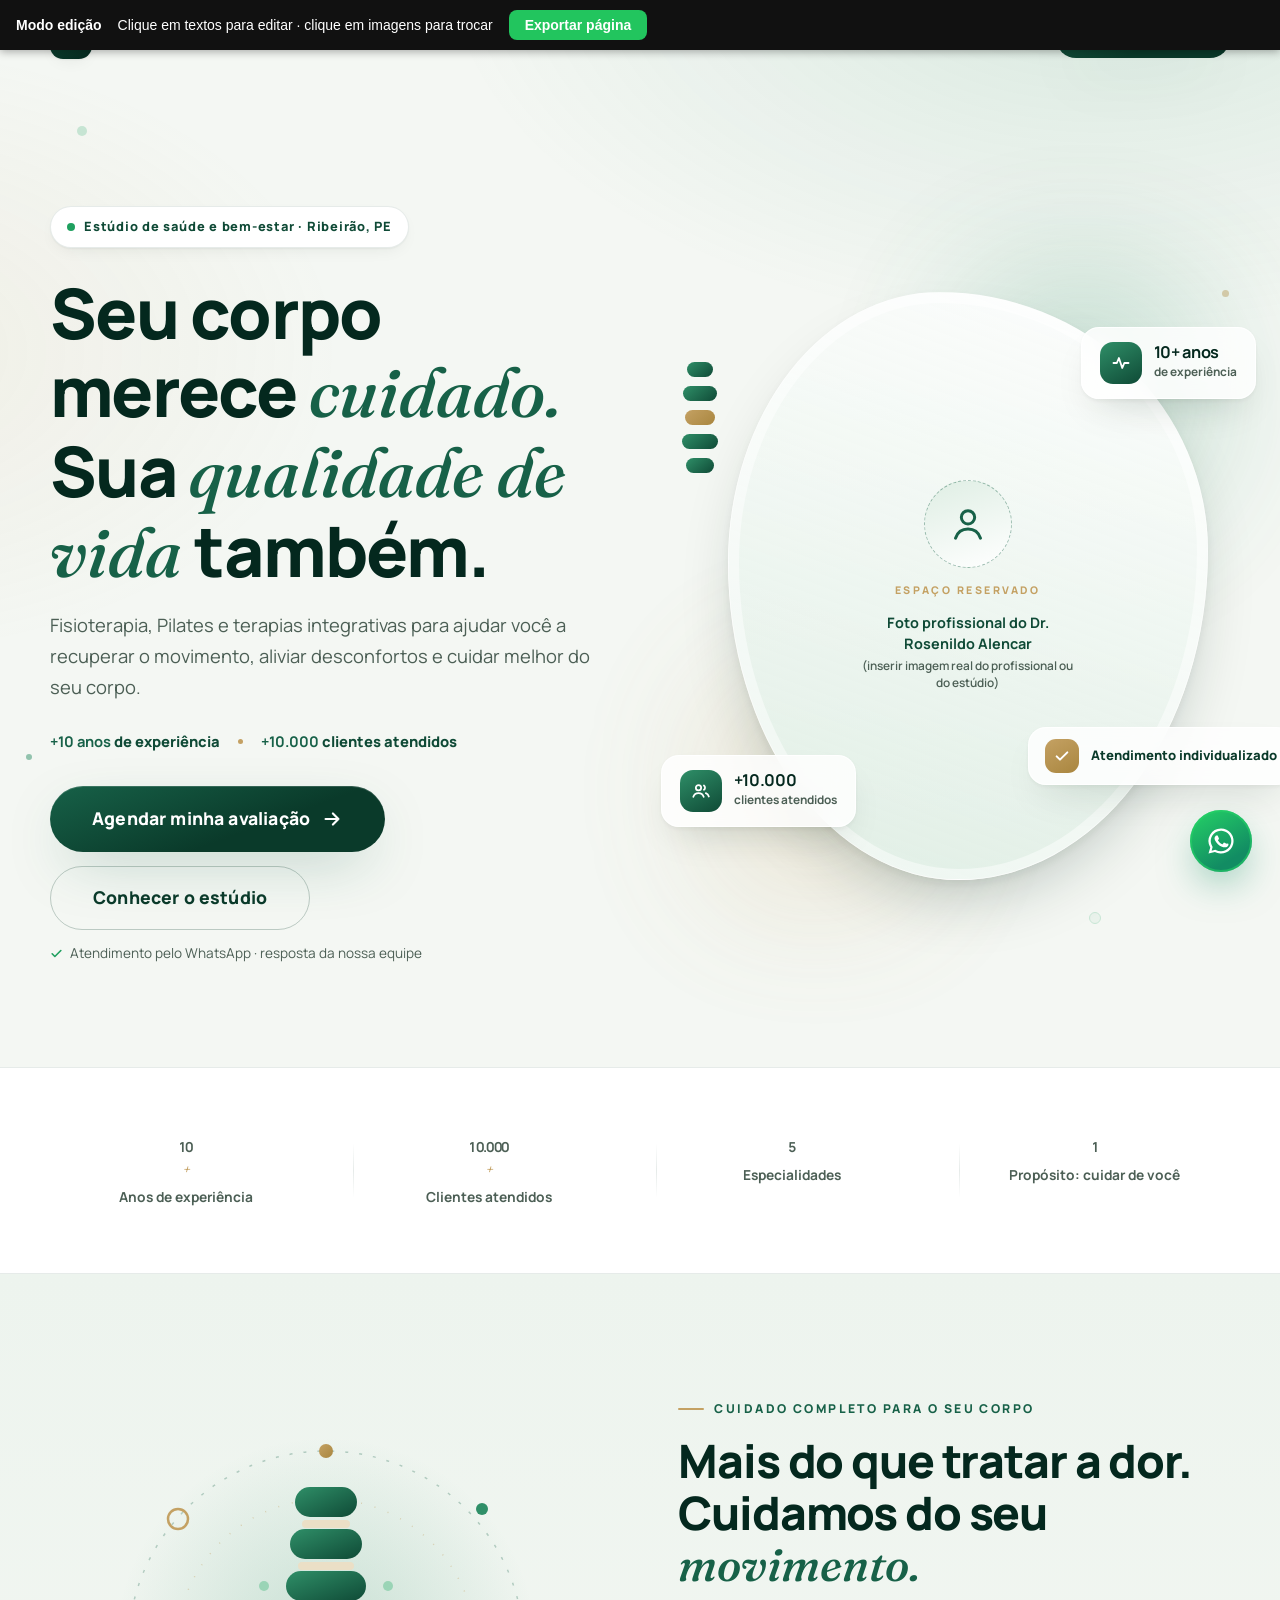
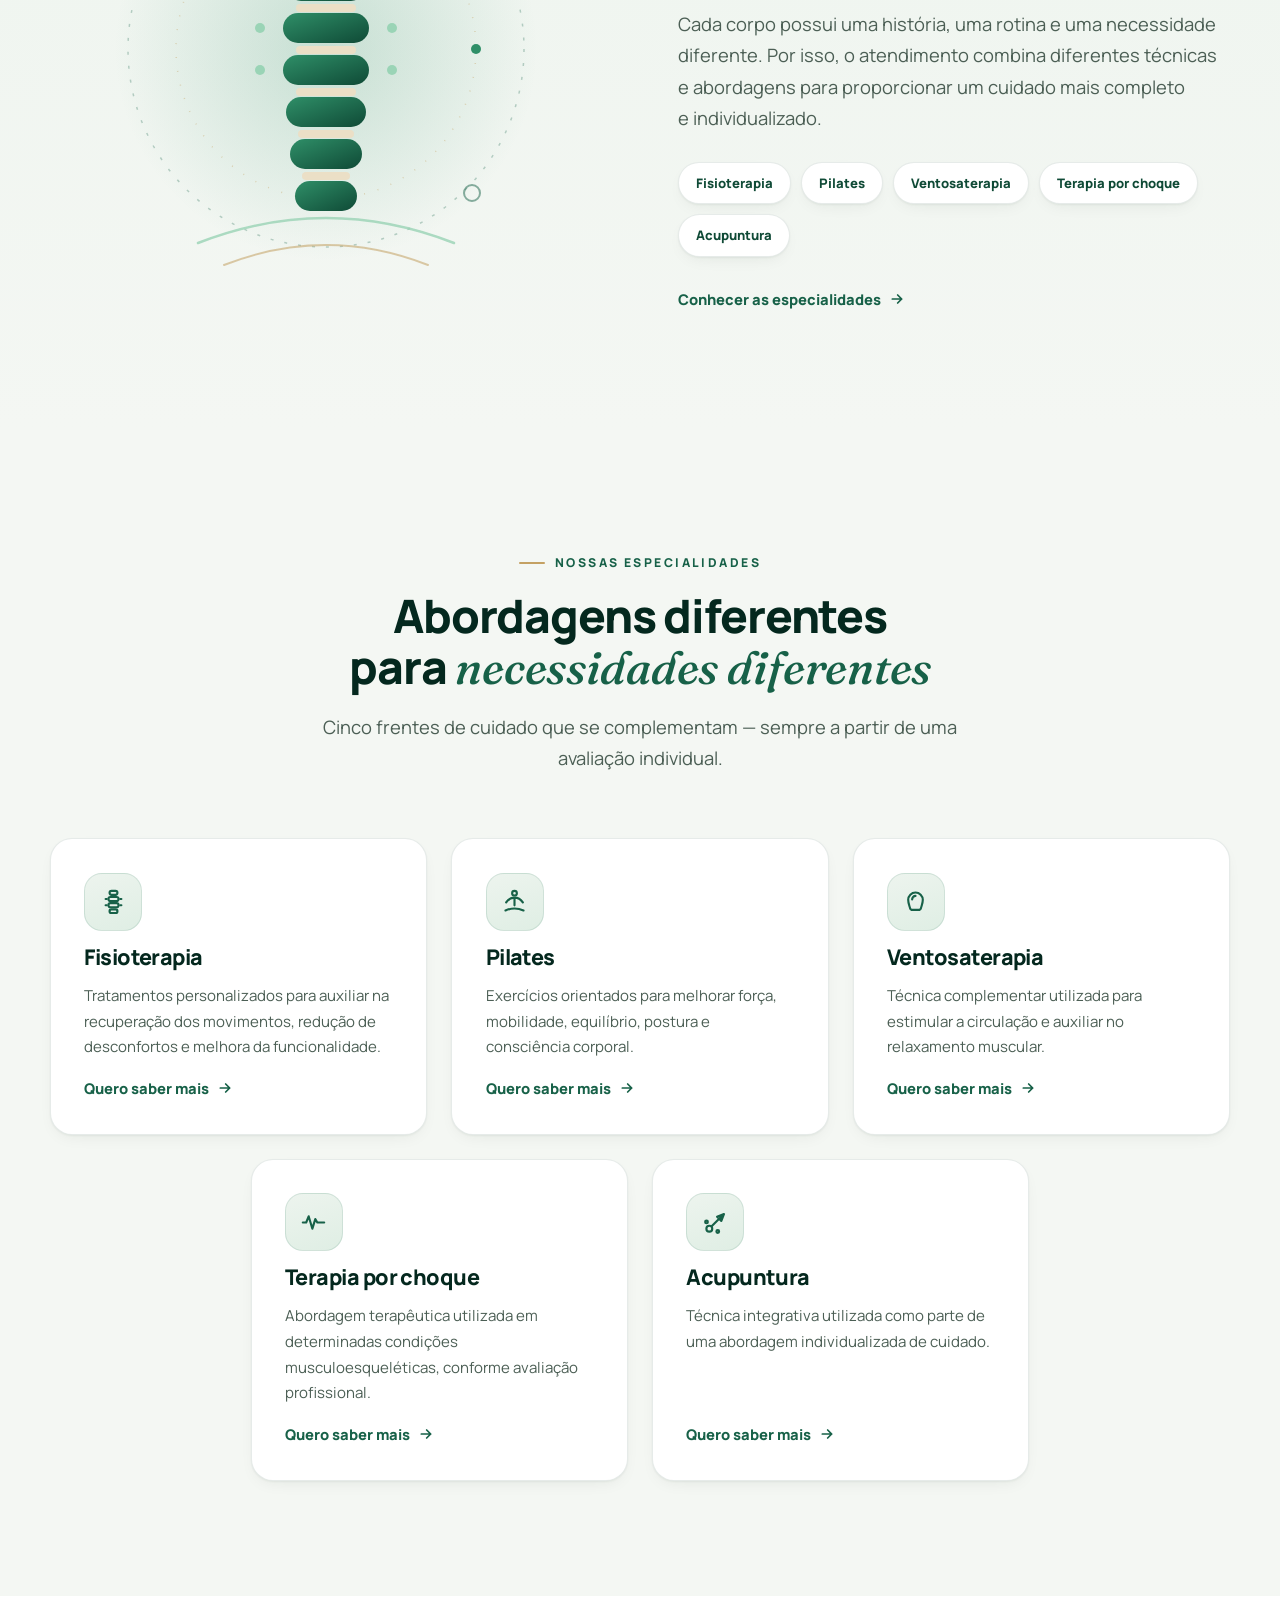
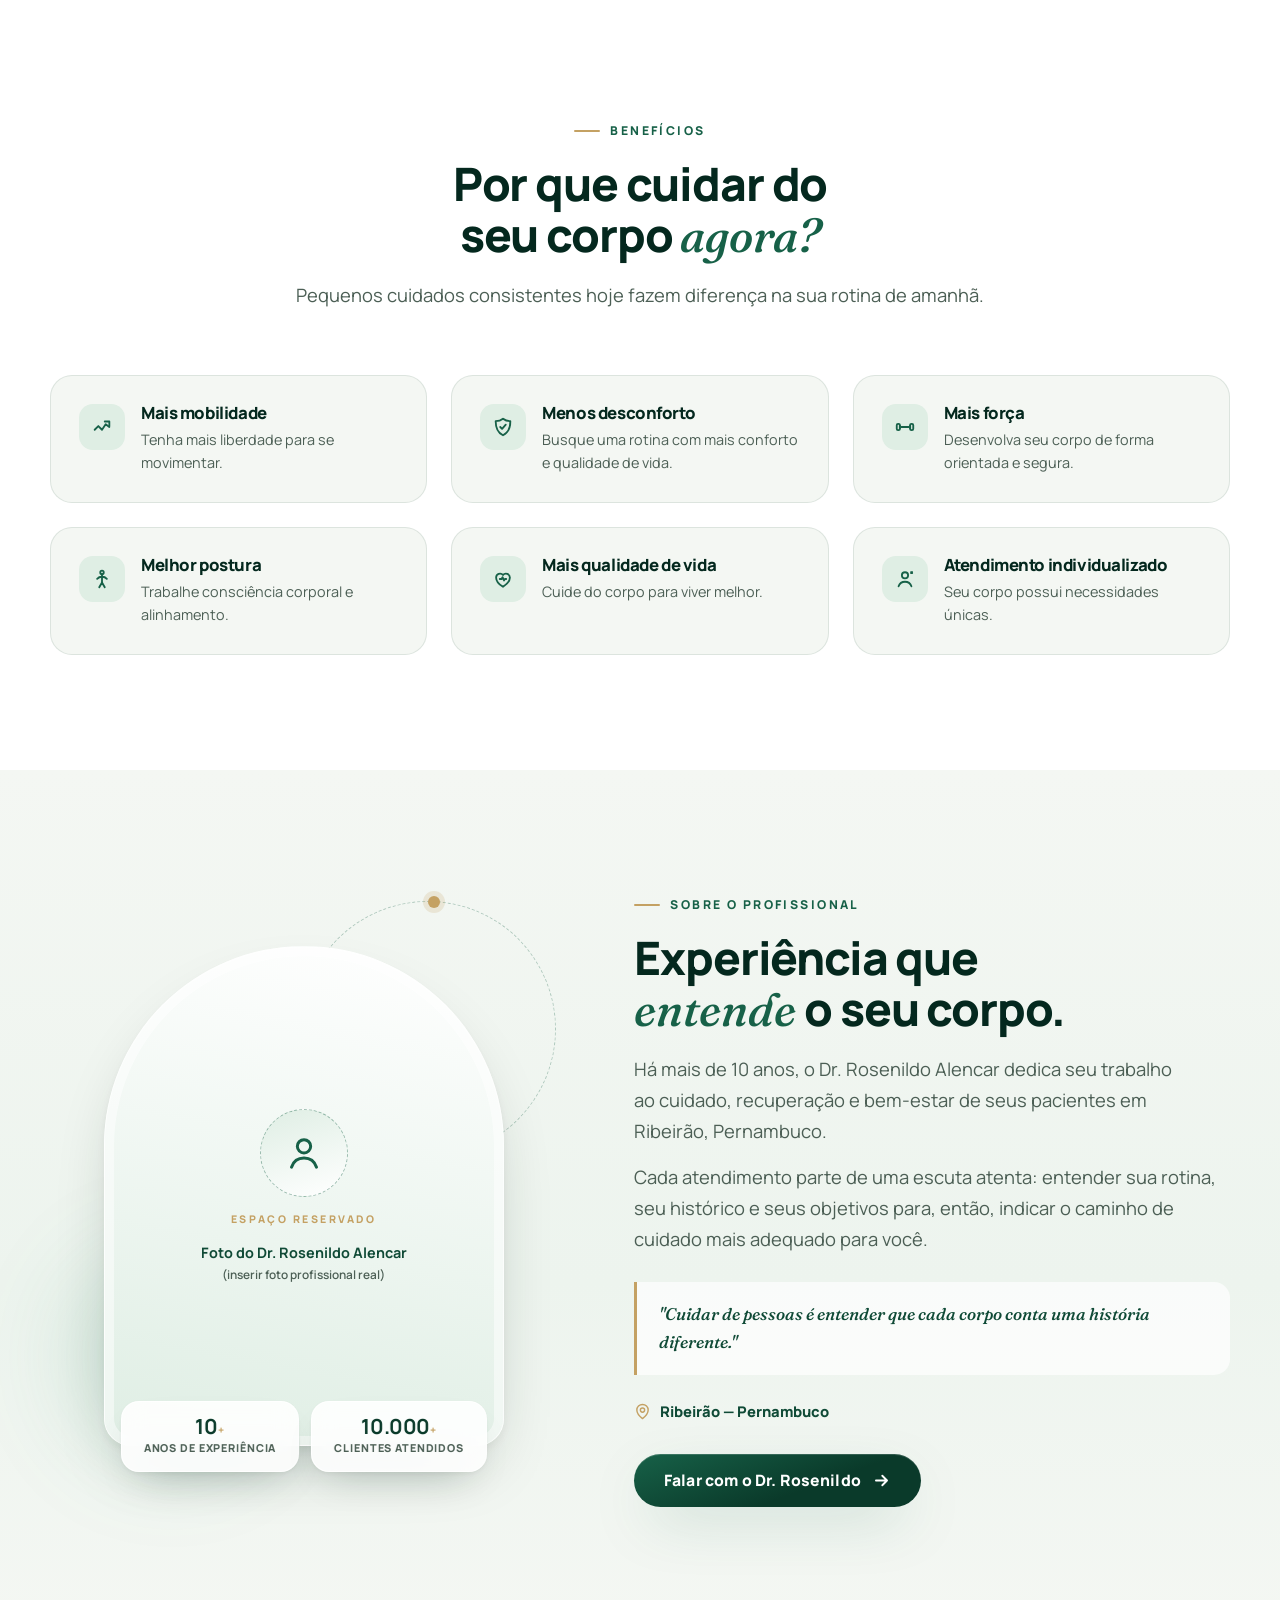
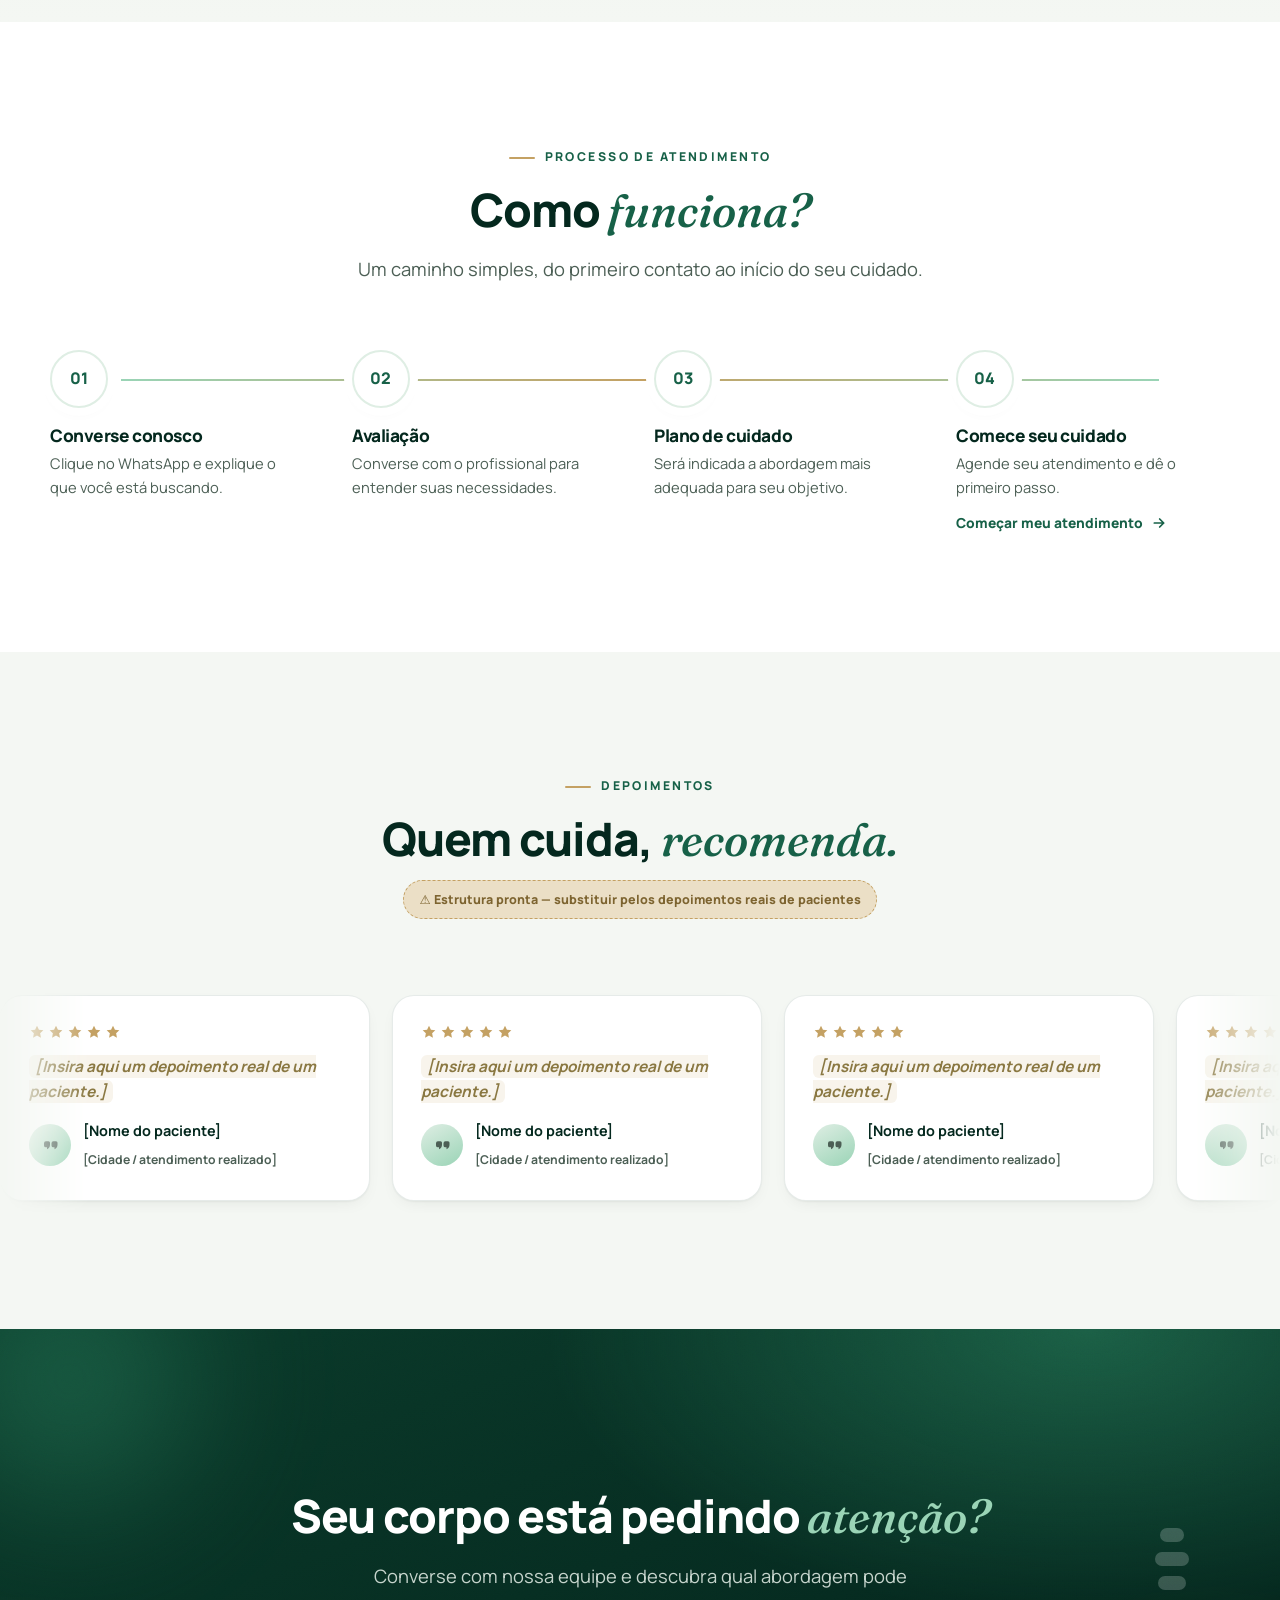
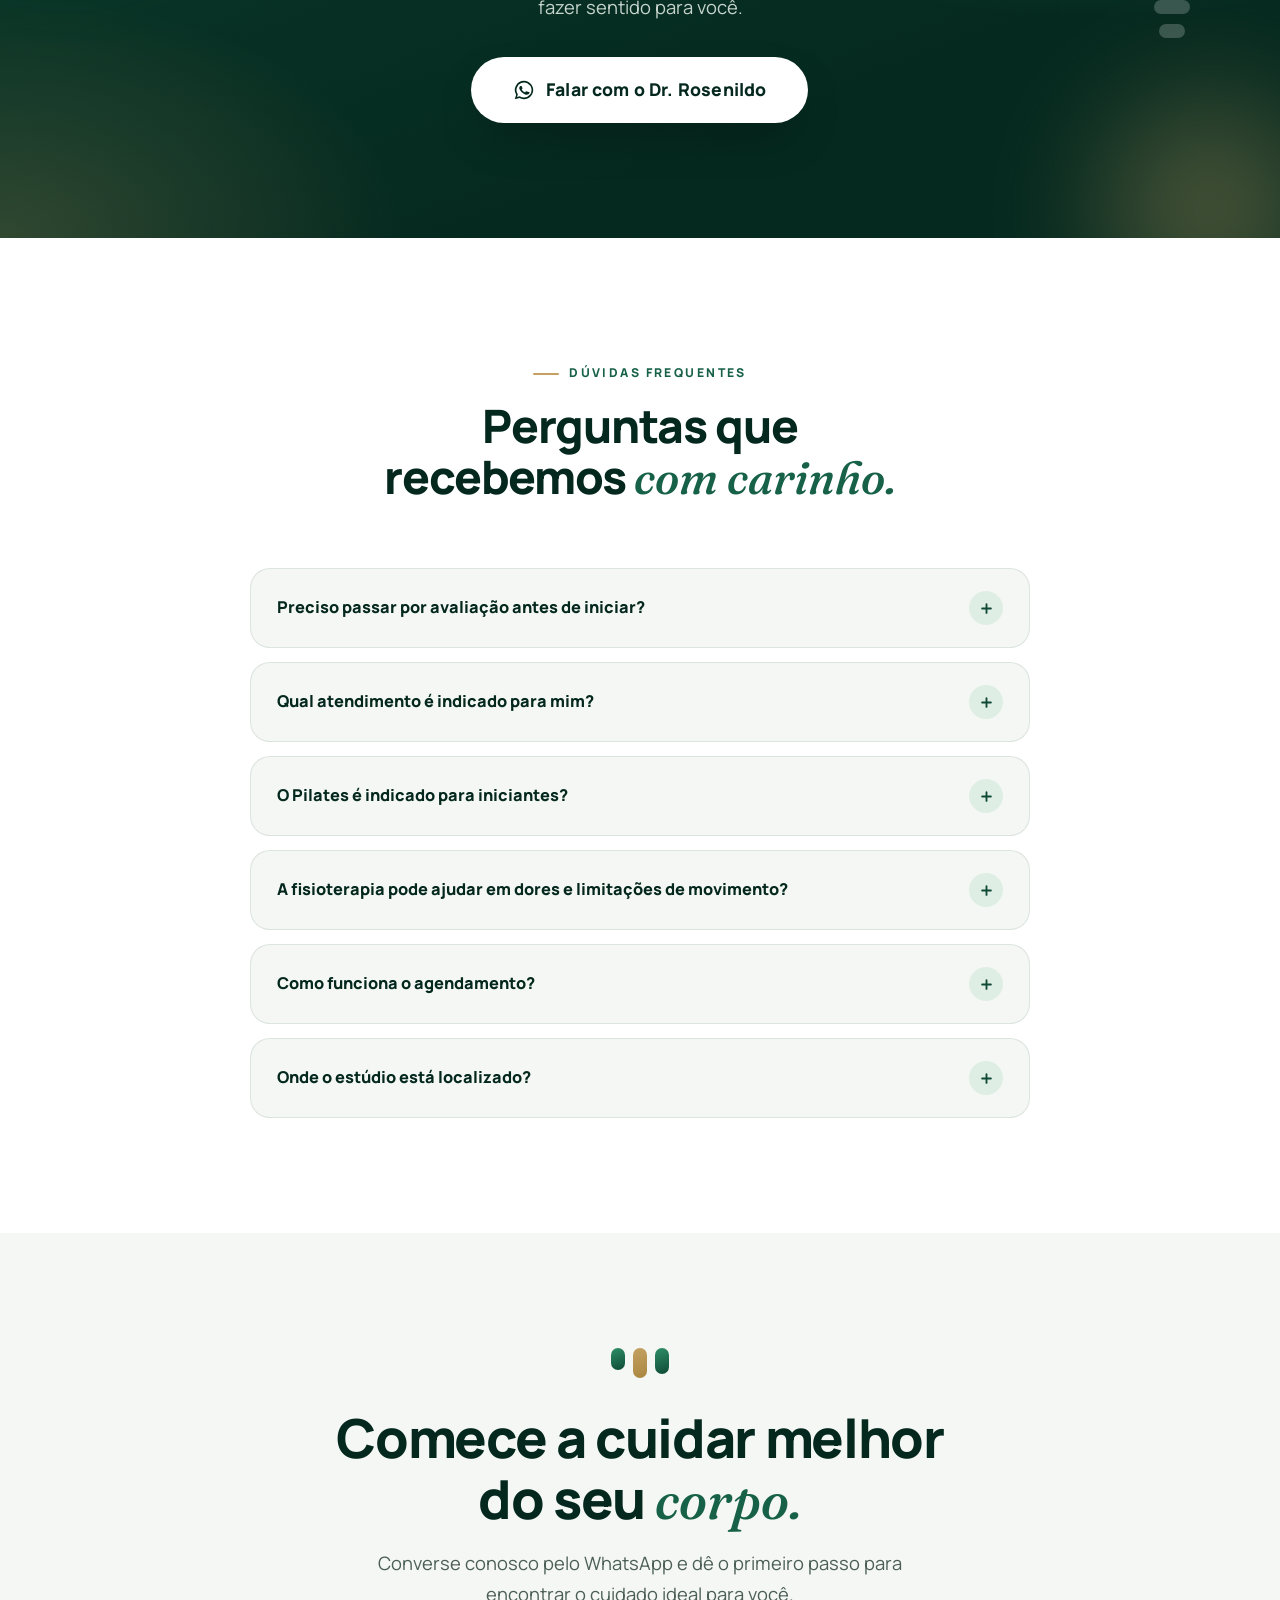
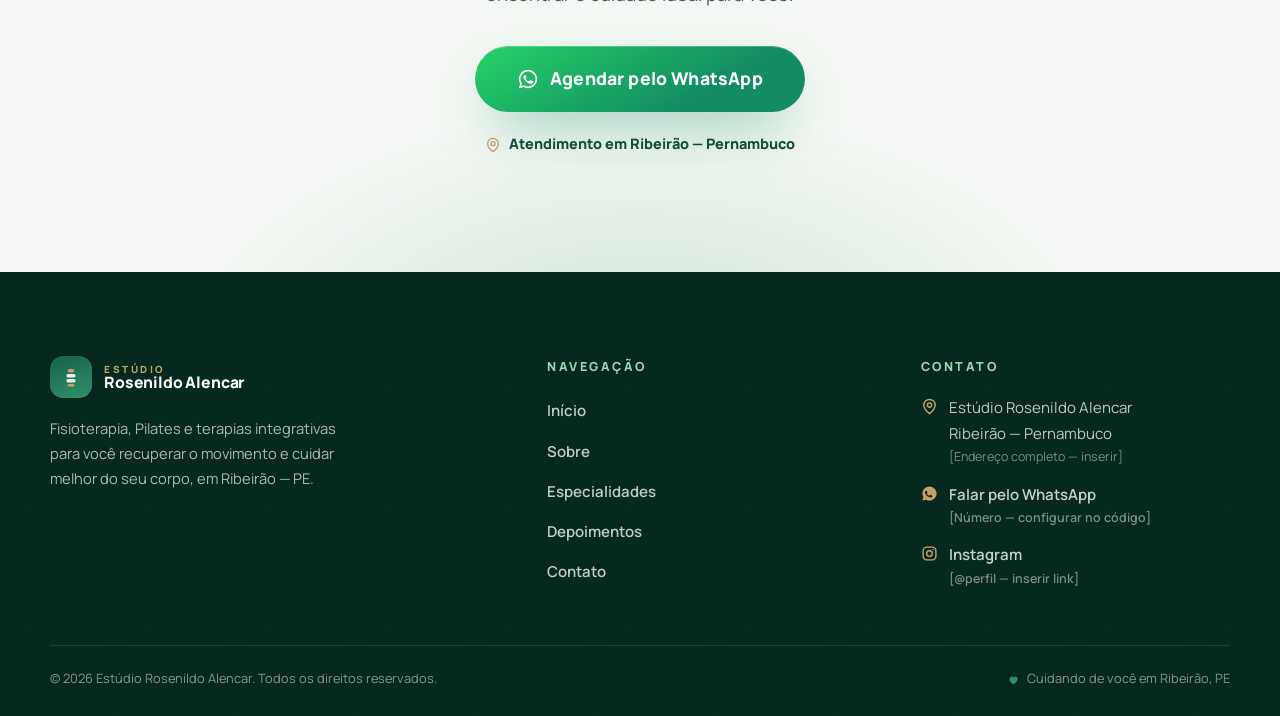
==== editor.html @ fad1f30c "Add files via upload" ====
<!DOCTYPE html>
<html lang="pt-BR">
<head>
<meta charset="UTF-8">
<meta name="viewport" content="width=device-width, initial-scale=1.0">
<title>Estúdio Rosenildo Alencar | Fisioterapia, Pilates e Terapias em Ribeirão PE</title>
<meta name="description" content="Fisioterapia, Pilates, ventosaterapia, terapia por choque e acupuntura em Ribeirão, Pernambuco. Conheça o Estúdio Rosenildo Alencar e agende seu atendimento.">
<meta name="theme-color" content="#0A3A2A">

<!-- Open Graph -->
<meta property="og:type" content="website">
<meta property="og:locale" content="pt_BR">
<meta property="og:title" content="Estúdio Rosenildo Alencar | Fisioterapia, Pilates e Terapias em Ribeirão PE">
<meta property="og:description" content="Fisioterapia, Pilates, ventosaterapia, terapia por choque e acupuntura em Ribeirão, Pernambuco. +10 anos de experiência, +10.000 clientes atendidos.">
<!-- [PLACEHOLDER] Adicionar og:image com foto real do estúdio quando disponível:
<meta property="og:image" content="URL_DA_IMAGEM"> -->

<!-- Favicon (monograma verde com colunas — assinatura visual) -->
<link rel="icon" type="image/svg+xml" href="data:image/svg+xml,%3Csvg xmlns='http://www.w3.org/2000/svg' viewBox='0 0 64 64'%3E%3Crect width='64' height='64' rx='16' fill='%230A3A2A'/%3E%3Crect x='26' y='12' width='12' height='8' rx='4' fill='%23C4A163'/%3E%3Crect x='24' y='24' width='16' height='8' rx='4' fill='%23E9F4EC'/%3E%3Crect x='24' y='36' width='16' height='8' rx='4' fill='%23E9F4EC'/%3E%3Crect x='26' y='48' width='12' height='8' rx='4' fill='%23C4A163'/%3E%3C/svg%3E">

<!-- Fontes: Manrope (base) + Fraunces itálica (acentos editoriais) -->
<link rel="preconnect" href="https://fonts.googleapis.com">
<link rel="preconnect" href="https://fonts.gstatic.com" crossorigin>
<link href="https://fonts.googleapis.com/css2?family=Fraunces:ital,opsz,wght@1,9..144,500;1,9..144,600&family=Manrope:wght@400;500;600;700;800&display=swap" rel="stylesheet">

<!-- Schema.org — somente informações realmente fornecidas.
     [PLACEHOLDER] Adicionar "telephone", "streetAddress", "url" e "openingHours" quando confirmados. -->
<script type="application/ld+json">
{
  "@context": "https://schema.org",
  "@type": "HealthAndBeautyBusiness",
  "name": "Estúdio Rosenildo Alencar",
  "description": "Fisioterapia, Pilates, ventosaterapia, terapia por choque e acupuntura em Ribeirão, Pernambuco.",
  "founder": { "@type": "Person", "name": "Rosenildo Alencar" },
  "address": {
    "@type": "PostalAddress",
    "addressLocality": "Ribeirão",
    "addressRegion": "PE",
    "addressCountry": "BR"
  },
  "knowsAbout": ["Fisioterapia", "Pilates", "Ventosaterapia", "Terapia por choque", "Acupuntura"]
}
</script>

<link rel="stylesheet" href="css/style.css">
<noscript><style>.reveal,.reveal-scale,.blur-reveal{opacity:1;transform:none;filter:none}.steps::before{transform:scaleX(1)}.t-viewport{overflow-x:auto}</style></noscript>
</head>
<body>
<a class="skip-link" href="#inicio">Pular para o conteúdo</a>

<!-- ============ HEADER ============ -->
<header class="header" id="topo">
  <div class="container">
    <a class="brand" href="#inicio" aria-label="Estúdio Rosenildo Alencar — voltar ao início">
      <span class="brand-mark" aria-hidden="true">
        <svg viewBox="0 0 24 24" fill="none"><rect x="8" y="2.5" width="8" height="4" rx="2" fill="#C4A163"/><rect x="6.5" y="8.5" width="11" height="4" rx="2" fill="#E9F4EC"/><rect x="6.5" y="14.5" width="11" height="4" rx="2" fill="#E9F4EC"/><rect x="8" y="20.5" width="8" height="3" rx="1.5" fill="#C4A163"/></svg>
      </span>
      <span class="brand-name">
        <small>ESTÚDIO</small>
        <span>Rosenildo Alencar</span>
      </span>
    </a>

    <nav class="nav" aria-label="Navegação principal">
      <a href="#inicio">Início</a>
      <a href="#sobre">Sobre</a>
      <a href="#especialidades">Especialidades</a>
      <a href="#beneficios">Benefícios</a>
      <a href="#depoimentos">Depoimentos</a>
      <a href="#contato">Contato</a>
      <button class="btn btn-primary header-cta" type="button" data-wa data-wa-msg="Olá! Vim pelo site do Estúdio Rosenildo Alencar e gostaria de agendar uma avaliação." data-magnetic>
        Agendar avaliação
      </button>
    </nav>

    <button class="burger" type="button" aria-label="Abrir menu" aria-expanded="false" aria-controls="painelMenu">
      <span></span>
    </button>
  </div>
</header>

<!-- Menu mobile -->
<div class="nav-panel" id="painelMenu" aria-label="Menu">
  <a href="#inicio">Início <svg viewBox="0 0 24 24" fill="none" stroke="currentColor" stroke-width="2.4" stroke-linecap="round" stroke-linejoin="round"><path d="M9 6l6 6-6 6"/></svg></a>
  <a href="#sobre">Sobre <svg viewBox="0 0 24 24" fill="none" stroke="currentColor" stroke-width="2.4" stroke-linecap="round" stroke-linejoin="round"><path d="M9 6l6 6-6 6"/></svg></a>
  <a href="#especialidades">Especialidades <svg viewBox="0 0 24 24" fill="none" stroke="currentColor" stroke-width="2.4" stroke-linecap="round" stroke-linejoin="round"><path d="M9 6l6 6-6 6"/></svg></a>
  <a href="#beneficios">Benefícios <svg viewBox="0 0 24 24" fill="none" stroke="currentColor" stroke-width="2.4" stroke-linecap="round" stroke-linejoin="round"><path d="M9 6l6 6-6 6"/></svg></a>
  <a href="#depoimentos">Depoimentos <svg viewBox="0 0 24 24" fill="none" stroke="currentColor" stroke-width="2.4" stroke-linecap="round" stroke-linejoin="round"><path d="M9 6l6 6-6 6"/></svg></a>
  <a href="#contato">Contato <svg viewBox="0 0 24 24" fill="none" stroke="currentColor" stroke-width="2.4" stroke-linecap="round" stroke-linejoin="round"><path d="M9 6l6 6-6 6"/></svg></a>
  <button class="btn btn-wa" type="button" data-wa data-wa-msg="Olá! Vim pelo site do Estúdio Rosenildo Alencar e gostaria de agendar uma avaliação.">
    <svg viewBox="0 0 24 24" fill="currentColor"><path d="M12 2a10 10 0 0 0-8.6 15.1L2 22l5.1-1.3A10 10 0 1 0 12 2Zm0 18.2a8.2 8.2 0 0 1-4.2-1.1l-.3-.2-3 .8.8-3-.2-.3A8.2 8.2 0 1 1 12 20.2Zm4.5-6.1c-.2-.1-1.5-.7-1.7-.8-.2-.1-.4-.1-.6.1-.2.2-.7.8-.8 1-.1.2-.3.2-.5.1a6.7 6.7 0 0 1-3.3-2.9c-.2-.4.2-.4.7-1.3.1-.2 0-.4 0-.5l-.8-1.8c-.2-.5-.4-.4-.6-.4h-.5c-.2 0-.5.1-.7.3-.9.9-1.2 2.1-.4 3.6 1.2 2.4 3 4 5.4 5 1.6.7 2.6.6 3.4.4.7-.2 1.5-.7 1.7-1.4.2-.6.2-1.2.1-1.3-.1-.1-.2-.2-.4-.3Z"/></svg>
    Agendar avaliação
  </button>
  <p class="panel-local">
    <svg viewBox="0 0 24 24" fill="none" stroke="currentColor" stroke-width="2" stroke-linecap="round" stroke-linejoin="round"><path d="M20 10c0 6-8 12-8 12s-8-6-8-12a8 8 0 1 1 16 0Z"/><circle cx="12" cy="10" r="3"/></svg>
    Ribeirão — Pernambuco
  </p>
</div>

<main>
<!-- ============ HERO ============ -->
<section class="hero" id="inicio" aria-label="Apresentação">
  <span class="particle p1" aria-hidden="true"></span>
  <span class="particle p2" aria-hidden="true"></span>
  <span class="particle p3" aria-hidden="true"></span>
  <span class="particle p4" aria-hidden="true"></span>

  <div class="container hero-grid">
    <div class="hero-copy">
      <span class="hero-pill blur-reveal"><span class="dot" aria-hidden="true"></span> Estúdio de saúde e bem-estar · Ribeirão, PE</span>

      <h1 class="reveal" style="--d:.08s">
        Seu corpo merece <span class="accent-serif">cuidado.</span><br>
        Sua <span class="accent-serif">qualidade de vida</span> também.
      </h1>

      <p class="lead reveal" style="--d:.18s">
        Fisioterapia, Pilates e terapias integrativas para ajudar você a recuperar o movimento, aliviar desconfortos e cuidar melhor do seu corpo.
      </p>

      <div class="hero-authority reveal" style="--d:.26s">
        <span><strong>+10 anos</strong> de experiência</span>
        <span class="sep" aria-hidden="true"></span>
        <span><strong>+10.000</strong> clientes atendidos</span>
      </div>

      <div class="hero-ctas reveal" style="--d:.34s">
        <button class="btn btn-primary btn-xl" type="button" data-wa data-wa-msg="Olá! Vim pelo site do Estúdio Rosenildo Alencar e gostaria de saber mais sobre os atendimentos e agendar uma avaliação." data-magnetic>
          Agendar minha avaliação
          <svg viewBox="0 0 24 24" fill="none" stroke="currentColor" stroke-width="2.4" stroke-linecap="round" stroke-linejoin="round"><path d="M5 12h14M13 6l6 6-6 6"/></svg>
        </button>
        <a class="btn btn-ghost btn-xl" href="#cuidado" data-magnetic>Conhecer o estúdio</a>
      </div>

      <span class="btn-note reveal" style="--d:.42s">
        <svg viewBox="0 0 24 24" fill="none" stroke="currentColor" stroke-width="3" stroke-linecap="round" stroke-linejoin="round"><path d="M4 12.5l5 5L20 6.5"/></svg>
        Atendimento pelo WhatsApp · resposta da nossa equipe
      </span>
    </div>

    <div class="hero-visual reveal-scale" style="--d:.2s">
      <div class="hero-glow" aria-hidden="true" data-depth="14"></div>

      <div class="hero-spine" aria-hidden="true" data-depth="26">
        <i></i><i></i><i></i><i></i><i></i>
      </div>

      <div class="hero-frame">
        <!-- [PLACEHOLDER] Substituir este bloco por: <img src="CAMINHO_DA_FOTO" alt="Dr. Rosenildo Alencar no estúdio" style="width:100%;height:100%;object-fit:cover"> -->
        <div class="photo-placeholder">
          <span class="ph-icon" aria-hidden="true">
            <svg viewBox="0 0 24 24" fill="none" stroke="currentColor" stroke-width="1.8" stroke-linecap="round" stroke-linejoin="round"><circle cx="12" cy="8" r="4"/><path d="M4.5 20.5c1.2-3.6 4-5.5 7.5-5.5s6.3 1.9 7.5 5.5"/></svg>
          </span>
          <small>Espaço reservado</small>
          <p>Foto profissional do Dr. Rosenildo Alencar
            <em>(inserir imagem real do profissional ou do estúdio)</em>
          </p>
        </div>
      </div>

      <div class="float-card fc-exp" data-depth="34">
        <span class="fc-icon" aria-hidden="true">
          <svg viewBox="0 0 24 24" fill="none" stroke="currentColor" stroke-width="2.2" stroke-linecap="round" stroke-linejoin="round"><path d="M3 12h4l2.5-6 4 12 2.5-6h5"/></svg>
        </span>
        <span><b>10+ anos</b><span>de experiência</span></span>
      </div>

      <div class="float-card fc-clients" data-depth="30">
        <span class="fc-icon" aria-hidden="true">
          <svg viewBox="0 0 24 24" fill="none" stroke="currentColor" stroke-width="2.1" stroke-linecap="round" stroke-linejoin="round"><circle cx="9" cy="8" r="3.2"/><path d="M2.8 19c.9-3 3.3-4.6 6.2-4.6s5.3 1.6 6.2 4.6"/><path d="M15.5 5.4a3.2 3.2 0 0 1 0 5.2M17.8 14.6c1.8.6 3 1.9 3.6 4"/></svg>
        </span>
        <span><b>+10.000</b><span>clientes atendidos</span></span>
      </div>

      <div class="float-card fc-check" data-depth="22">
        <span class="fc-icon" aria-hidden="true">
          <svg viewBox="0 0 24 24" fill="none" stroke="currentColor" stroke-width="3" stroke-linecap="round" stroke-linejoin="round"><path d="M4 12.5l5 5L20 6.5"/></svg>
        </span>
        <span>Atendimento individualizado</span>
      </div>
    </div>
  </div>
</section>

<!-- ============ PROVA SOCIAL / NÚMEROS ============ -->
<section class="stats" aria-label="Números do estúdio">
  <div class="container stats-grid" data-stagger>
    <div class="stat reveal">
      <b><span class="count" data-count="10">0</span><span class="plus">+</span></b>
      <span>Anos de experiência</span>
    </div>
    <div class="stat reveal">
      <b><span class="count" data-count="10000">0</span><span class="plus">+</span></b>
      <span>Clientes atendidos</span>
    </div>
    <div class="stat reveal">
      <b><span class="count" data-count="5">0</span></b>
      <span>Especialidades</span>
    </div>
    <div class="stat reveal">
      <b><span class="count" data-count="1">0</span></b>
      <span>Propósito: cuidar de você</span>
    </div>
  </div>
</section>

<!-- ============ CUIDADO COMPLETO ============ -->
<section class="section care" id="cuidado" aria-label="Cuidado completo para o seu corpo">
  <div class="container care-grid">
    <div class="care-art reveal-scale" aria-hidden="true">
      <svg viewBox="0 0 440 520" role="img" aria-label="Composição abstrata de uma coluna vertebral com linhas de movimento">
        <defs>
          <linearGradient id="gSpine" x1="0" y1="0" x2="1" y2="1">
            <stop offset="0" stop-color="#2F8F68"/><stop offset="1" stop-color="#0F4A36"/>
          </linearGradient>
          <linearGradient id="gGold" x1="0" y1="0" x2="1" y2="1">
            <stop offset="0" stop-color="#C4A163"/><stop offset="1" stop-color="#A9863F"/>
          </linearGradient>
          <radialGradient id="gGlow" cx="50%" cy="50%" r="50%">
            <stop offset="0" stop-color="#2F8F68" stop-opacity=".22"/><stop offset="1" stop-color="#2F8F68" stop-opacity="0"/>
          </radialGradient>
        </defs>

        <circle cx="220" cy="258" r="212" fill="url(#gGlow)"/>

        <g class="orbit-slow">
          <circle cx="220" cy="258" r="198" fill="none" stroke="#176148" stroke-opacity=".28" stroke-width="1.5" stroke-dasharray="3 11"/>
          <circle cx="220" cy="60" r="7" fill="url(#gGold)"/>
        </g>
        <g class="orbit-fast">
          <circle cx="220" cy="258" r="150" fill="none" stroke="#C4A163" stroke-opacity=".4" stroke-width="1.5" stroke-dasharray="1 13"/>
          <circle cx="370" cy="258" r="5" fill="#2F8F68"/>
        </g>

        <g class="spine-group">
          <rect x="189" y="96"  width="62" height="30" rx="15" fill="url(#gSpine)"/>
          <rect x="196" y="129" width="48" height="8"  rx="4"  fill="#EBDFC6"/>
          <rect x="184" y="138" width="72" height="30" rx="15" fill="url(#gSpine)"/>
          <rect x="192" y="171" width="56" height="8"  rx="4"  fill="#EBDFC6"/>
          <rect x="180" y="180" width="80" height="30" rx="15" fill="url(#gSpine)"/>
          <rect x="190" y="213" width="60" height="8"  rx="4"  fill="#EBDFC6"/>
          <rect x="177" y="222" width="86" height="30" rx="15" fill="url(#gSpine)"/>
          <rect x="190" y="255" width="60" height="8"  rx="4"  fill="#EBDFC6"/>
          <rect x="177" y="264" width="86" height="30" rx="15" fill="url(#gSpine)"/>
          <rect x="190" y="297" width="60" height="8"  rx="4"  fill="#EBDFC6"/>
          <rect x="180" y="306" width="80" height="30" rx="15" fill="url(#gSpine)"/>
          <rect x="192" y="339" width="56" height="8"  rx="4"  fill="#EBDFC6"/>
          <rect x="184" y="348" width="72" height="30" rx="15" fill="url(#gSpine)"/>
          <rect x="196" y="381" width="48" height="8"  rx="4"  fill="#EBDFC6"/>
          <rect x="189" y="390" width="62" height="30" rx="15" fill="url(#gSpine)"/>

          <circle cx="158" cy="195" r="5" fill="#9AD4B6"/><circle cx="282" cy="195" r="5" fill="#9AD4B6"/>
          <circle cx="154" cy="237" r="5" fill="#9AD4B6"/><circle cx="286" cy="237" r="5" fill="#9AD4B6"/>
          <circle cx="154" cy="279" r="5" fill="#9AD4B6"/><circle cx="286" cy="279" r="5" fill="#9AD4B6"/>
        </g>

        <path d="M92 452 Q220 402 348 452" fill="none" stroke="#9AD4B6" stroke-width="2.5" stroke-linecap="round" stroke-opacity=".8"/>
        <path d="M118 474 Q220 434 322 474" fill="none" stroke="#C4A163" stroke-width="2" stroke-linecap="round" stroke-opacity=".55"/>

        <circle class="svg-float"    cx="72"  cy="128" r="10" fill="none" stroke="#C4A163" stroke-width="2.5"/>
        <circle class="svg-float d2" cx="376" cy="118" r="6"  fill="#2F8F68"/>
        <circle class="svg-float d3" cx="366" cy="402" r="8"  fill="none" stroke="#176148" stroke-opacity=".5" stroke-width="2"/>
      </svg>
    </div>

    <div class="care-copy">
      <div class="section-head left" style="margin-bottom:0">
        <span class="eyebrow reveal">Cuidado completo para o seu corpo</span>
        <h2 class="reveal" style="--d:.08s">Mais do que tratar a dor.<br>Cuidamos do seu <span class="accent-serif">movimento.</span></h2>
        <p class="lead reveal" style="--d:.16s">
          Cada corpo possui uma história, uma rotina e uma necessidade diferente. Por isso, o atendimento combina diferentes técnicas e abordagens para proporcionar um cuidado mais completo e individualizado.
        </p>
      </div>
      <ul class="care-tags reveal" style="--d:.24s" data-stagger>
        <li>Fisioterapia</li>
        <li>Pilates</li>
        <li>Ventosaterapia</li>
        <li>Terapia por choque</li>
        <li>Acupuntura</li>
      </ul>
      <a class="link-arrow reveal" style="--d:.32s" href="#especialidades">
        Conhecer as especialidades
        <svg viewBox="0 0 24 24" fill="none" stroke="currentColor" stroke-width="2.6" stroke-linecap="round" stroke-linejoin="round"><path d="M5 12h14M13 6l6 6-6 6"/></svg>
      </a>
    </div>
  </div>
</section>

<!-- ============ ESPECIALIDADES ============ -->
<section class="section" id="especialidades" aria-label="Nossas especialidades">
  <div class="container">
    <div class="section-head">
      <span class="eyebrow reveal">Nossas especialidades</span>
      <h2 class="reveal" style="--d:.08s">Abordagens diferentes para <span class="accent-serif">necessidades diferentes</span></h2>
      <p class="lead reveal" style="--d:.16s">Cinco frentes de cuidado que se complementam — sempre a partir de uma avaliação individual.</p>
    </div>

    <div class="spec-grid" data-stagger>
      <article class="spec-card reveal">
        <span class="spec-icon" aria-hidden="true">
          <svg viewBox="0 0 24 24" fill="none" stroke="currentColor" stroke-width="1.9" stroke-linecap="round" stroke-linejoin="round"><rect x="8.5" y="2.5" width="7" height="3.6" rx="1.8"/><rect x="7.5" y="8" width="9" height="3.6" rx="1.8"/><rect x="7.5" y="13.5" width="9" height="3.6" rx="1.8"/><rect x="8.5" y="19" width="7" height="3.2" rx="1.6"/><path d="M5 9.8h1M18 9.8h1M5 15.3h1M18 15.3h1"/></svg>
        </span>
        <h3>Fisioterapia</h3>
        <p>Tratamentos personalizados para auxiliar na recuperação dos movimentos, redução de desconfortos e melhora da funcionalidade.</p>
        <button class="link-arrow" type="button" data-wa data-wa-msg="Olá! Vim pelo site do Estúdio Rosenildo Alencar e gostaria de saber mais sobre Fisioterapia.">
          Quero saber mais
          <svg viewBox="0 0 24 24" fill="none" stroke="currentColor" stroke-width="2.6" stroke-linecap="round" stroke-linejoin="round"><path d="M5 12h14M13 6l6 6-6 6"/></svg>
        </button>
      </article>

      <article class="spec-card reveal">
        <span class="spec-icon" aria-hidden="true">
          <svg viewBox="0 0 24 24" fill="none" stroke="currentColor" stroke-width="1.9" stroke-linecap="round" stroke-linejoin="round"><circle cx="12" cy="4.6" r="2.1"/><path d="M4 20c2.6-1.2 5-1.8 8-1.8s5.4.6 8 1.8"/><path d="M12 8.6c-3 0-5.6 1.5-7.4 4.2M12 8.6c3 0 5.6 1.5 7.4 4.2M12 8.6v6.8"/></svg>
        </span>
        <h3>Pilates</h3>
        <p>Exercícios orientados para melhorar força, mobilidade, equilíbrio, postura e consciência corporal.</p>
        <button class="link-arrow" type="button" data-wa data-wa-msg="Olá! Vim pelo site do Estúdio Rosenildo Alencar e gostaria de saber mais sobre Pilates.">
          Quero saber mais
          <svg viewBox="0 0 24 24" fill="none" stroke="currentColor" stroke-width="2.6" stroke-linecap="round" stroke-linejoin="round"><path d="M5 12h14M13 6l6 6-6 6"/></svg>
        </button>
      </article>

      <article class="spec-card reveal">
        <span class="spec-icon" aria-hidden="true">
          <svg viewBox="0 0 24 24" fill="none" stroke="currentColor" stroke-width="1.9" stroke-linecap="round" stroke-linejoin="round"><path d="M5.5 10.5a6.5 6.5 0 0 1 13 0c0 3-1 5-1.6 7.2a2.4 2.4 0 0 1-2.3 1.8H9.4a2.4 2.4 0 0 1-2.3-1.8C6.5 15.5 5.5 13.5 5.5 10.5Z"/><path d="M9 10.2c0-1.8 1.3-3.2 3-3.2"/></svg>
        </span>
        <h3>Ventosaterapia</h3>
        <p>Técnica complementar utilizada para estimular a circulação e auxiliar no relaxamento muscular.</p>
        <button class="link-arrow" type="button" data-wa data-wa-msg="Olá! Vim pelo site do Estúdio Rosenildo Alencar e gostaria de saber mais sobre Ventosaterapia.">
          Quero saber mais
          <svg viewBox="0 0 24 24" fill="none" stroke="currentColor" stroke-width="2.6" stroke-linecap="round" stroke-linejoin="round"><path d="M5 12h14M13 6l6 6-6 6"/></svg>
        </button>
      </article>

      <article class="spec-card reveal">
        <span class="spec-icon" aria-hidden="true">
          <svg viewBox="0 0 24 24" fill="none" stroke="currentColor" stroke-width="1.9" stroke-linecap="round" stroke-linejoin="round"><path d="M2.5 12h3l2.2-5.5L11 17.5 13.6 9l1.8 3h6.1"/></svg>
        </span>
        <h3>Terapia por choque</h3>
        <p>Abordagem terapêutica utilizada em determinadas condições musculoesqueléticas, conforme avaliação profissional.</p>
        <button class="link-arrow" type="button" data-wa data-wa-msg="Olá! Vim pelo site do Estúdio Rosenildo Alencar e gostaria de saber mais sobre Terapia por choque.">
          Quero saber mais
          <svg viewBox="0 0 24 24" fill="none" stroke="currentColor" stroke-width="2.6" stroke-linecap="round" stroke-linejoin="round"><path d="M5 12h14M13 6l6 6-6 6"/></svg>
        </button>
      </article>

      <article class="spec-card reveal">
        <span class="spec-icon" aria-hidden="true">
          <svg viewBox="0 0 24 24" fill="none" stroke="currentColor" stroke-width="1.9" stroke-linecap="round" stroke-linejoin="round"><path d="M19.5 4.5 8.8 15.2M19.5 4.5l-2.3 6.1-3.8-3.8 6.1-2.3Z"/><circle cx="6.5" cy="17.5" r="2.6"/><circle cx="14" cy="20" r="1.2"/><circle cx="4" cy="11.5" r="1.2"/></svg>
        </span>
        <h3>Acupuntura</h3>
        <p>Técnica integrativa utilizada como parte de uma abordagem individualizada de cuidado.</p>
        <button class="link-arrow" type="button" data-wa data-wa-msg="Olá! Vim pelo site do Estúdio Rosenildo Alencar e gostaria de saber mais sobre Acupuntura.">
          Quero saber mais
          <svg viewBox="0 0 24 24" fill="none" stroke="currentColor" stroke-width="2.6" stroke-linecap="round" stroke-linejoin="round"><path d="M5 12h14M13 6l6 6-6 6"/></svg>
        </button>
      </article>
    </div>
  </div>
</section>

<!-- ============ BENEFÍCIOS ============ -->
<section class="section benefits" id="beneficios" aria-label="Benefícios">
  <div class="container">
    <div class="section-head">
      <span class="eyebrow reveal">Benefícios</span>
      <h2 class="reveal" style="--d:.08s">Por que cuidar do seu corpo <span class="accent-serif">agora?</span></h2>
      <p class="lead reveal" style="--d:.16s">Pequenos cuidados consistentes hoje fazem diferença na sua rotina de amanhã.</p>
    </div>

    <div class="benefit-grid" data-stagger>
      <article class="benefit reveal">
        <span class="benefit-icon" aria-hidden="true">
          <svg viewBox="0 0 24 24" fill="none" stroke="currentColor" stroke-width="2" stroke-linecap="round" stroke-linejoin="round"><path d="M4 15l4-4 4 4 4-6 4 3"/><path d="M15 6h5v5"/></svg>
        </span>
        <div><h3>Mais mobilidade</h3><p>Tenha mais liberdade para se movimentar.</p></div>
      </article>

      <article class="benefit reveal">
        <span class="benefit-icon" aria-hidden="true">
          <svg viewBox="0 0 24 24" fill="none" stroke="currentColor" stroke-width="2" stroke-linecap="round" stroke-linejoin="round"><path d="M12 3c2.5 2 6 2.6 8 2.6 0 8-3.2 13-8 15.4C7.2 18.6 4 13.6 4 5.6 6 5.6 9.5 5 12 3Z"/><path d="M9 12l2 2 4-4.5"/></svg>
        </span>
        <div><h3>Menos desconforto</h3><p>Busque uma rotina com mais conforto e qualidade de vida.</p></div>
      </article>

      <article class="benefit reveal">
        <span class="benefit-icon" aria-hidden="true">
          <svg viewBox="0 0 24 24" fill="none" stroke="currentColor" stroke-width="2" stroke-linecap="round" stroke-linejoin="round"><path d="M8 12h8"/><rect x="3" y="8.6" width="3.4" height="6.8" rx="1.4"/><rect x="17.6" y="8.6" width="3.4" height="6.8" rx="1.4"/><path d="M6.4 10.4v3.2M17.6 10.4v3.2"/></svg>
        </span>
        <div><h3>Mais força</h3><p>Desenvolva seu corpo de forma orientada e segura.</p></div>
      </article>

      <article class="benefit reveal">
        <span class="benefit-icon" aria-hidden="true">
          <svg viewBox="0 0 24 24" fill="none" stroke="currentColor" stroke-width="2" stroke-linecap="round" stroke-linejoin="round"><circle cx="12" cy="4.8" r="1.9"/><path d="M12 6.7v9.1"/><path d="M12 9.5c-2.2 0-4 .8-5.3 2.3M12 9.5c2.2 0 4 .8 5.3 2.3"/><path d="M9 21l3-5.2L15 21"/></svg>
        </span>
        <div><h3>Melhor postura</h3><p>Trabalhe consciência corporal e alinhamento.</p></div>
      </article>

      <article class="benefit reveal">
        <span class="benefit-icon" aria-hidden="true">
          <svg viewBox="0 0 24 24" fill="none" stroke="currentColor" stroke-width="2" stroke-linecap="round" stroke-linejoin="round"><path d="M12 20.5s-7.5-4.7-7.5-10A4.3 4.3 0 0 1 12 7.6a4.3 4.3 0 0 1 7.5 2.9c0 5.3-7.5 10-7.5 10Z"/><path d="M8.5 12h2l1-2 1.6 3.6 1-1.6h1.4"/></svg>
        </span>
        <div><h3>Mais qualidade de vida</h3><p>Cuide do corpo para viver melhor.</p></div>
      </article>

      <article class="benefit reveal">
        <span class="benefit-icon" aria-hidden="true">
          <svg viewBox="0 0 24 24" fill="none" stroke="currentColor" stroke-width="2" stroke-linecap="round" stroke-linejoin="round"><circle cx="12" cy="8" r="3.4"/><path d="M5 20c1.1-3.3 3.7-5 7-5s5.9 1.7 7 5"/><path d="M18.6 4.4l1.2 1.2M19.8 4.4l-1.2 1.2"/></svg>
        </span>
        <div><h3>Atendimento individualizado</h3><p>Seu corpo possui necessidades únicas.</p></div>
      </article>
    </div>
  </div>
</section>

<!-- ============ SOBRE O DR. ROSENILDO ============ -->
<section class="section about" id="sobre" aria-label="Sobre o Dr. Rosenildo Alencar">
  <div class="container about-grid">
    <div class="about-visual reveal-scale">
      <span class="about-ring" aria-hidden="true"></span>
      <span class="about-blob" aria-hidden="true"></span>

      <div class="about-frame">
        <!-- [PLACEHOLDER] Substituir este bloco por: <img src="CAMINHO_DA_FOTO" alt="Dr. Rosenildo Alencar" style="width:100%;height:100%;object-fit:cover"> -->
        <div class="photo-placeholder">
          <span class="ph-icon" aria-hidden="true">
            <svg viewBox="0 0 24 24" fill="none" stroke="currentColor" stroke-width="1.8" stroke-linecap="round" stroke-linejoin="round"><circle cx="12" cy="8" r="4"/><path d="M4.5 20.5c1.2-3.6 4-5.5 7.5-5.5s6.3 1.9 7.5 5.5"/></svg>
          </span>
          <small>Espaço reservado</small>
          <p>Foto do Dr. Rosenildo Alencar
            <em>(inserir foto profissional real)</em>
          </p>
        </div>
      </div>

      <div class="about-chips" data-stagger>
        <div class="chip reveal"><b>10<span class="plus">+</span></b><span>anos de experiência</span></div>
        <div class="chip reveal"><b>10.000<span class="plus">+</span></b><span>clientes atendidos</span></div>
      </div>
    </div>

    <div class="about-copy">
      <span class="eyebrow reveal">Sobre o profissional</span>
      <h2 class="reveal" style="--d:.08s">Experiência que <span class="accent-serif">entende</span> o seu corpo.</h2>
      <p class="lead reveal" style="--d:.16s">
        Há mais de 10 anos, o Dr. Rosenildo Alencar dedica seu trabalho ao cuidado, recuperação e bem-estar de seus pacientes em Ribeirão, Pernambuco.
      </p>
      <p class="lead reveal" style="--d:.22s;margin-top:14px">
        Cada atendimento parte de uma escuta atenta: entender sua rotina, seu histórico e seus objetivos para, então, indicar o caminho de cuidado mais adequado para você.
      </p>

      <blockquote class="about-quote reveal" style="--d:.3s">
        "Cuidar de pessoas é entender que cada corpo conta uma história diferente."
      </blockquote>

      <p class="location-line reveal" style="--d:.36s">
        <svg viewBox="0 0 24 24" fill="none" stroke="currentColor" stroke-width="2" stroke-linecap="round" stroke-linejoin="round"><path d="M20 10c0 6-8 12-8 12s-8-6-8-12a8 8 0 1 1 16 0Z"/><circle cx="12" cy="10" r="3"/></svg>
        Ribeirão — Pernambuco
      </p>

      <button class="btn btn-primary reveal" style="--d:.42s" type="button" data-wa data-wa-msg="Olá! Vim pelo site e gostaria de conversar com o Dr. Rosenildo Alencar sobre um atendimento." data-magnetic>
        Falar com o Dr. Rosenildo
        <svg viewBox="0 0 24 24" fill="none" stroke="currentColor" stroke-width="2.4" stroke-linecap="round" stroke-linejoin="round"><path d="M5 12h14M13 6l6 6-6 6"/></svg>
      </button>
    </div>
  </div>
</section>

<!-- ============ COMO FUNCIONA ============ -->
<section class="section process" aria-label="Como funciona o atendimento">
  <div class="container">
    <div class="section-head">
      <span class="eyebrow reveal">Processo de atendimento</span>
      <h2 class="reveal" style="--d:.08s">Como <span class="accent-serif">funciona?</span></h2>
      <p class="lead reveal" style="--d:.16s">Um caminho simples, do primeiro contato ao início do seu cuidado.</p>
    </div>

    <div class="steps" data-stagger>
      <div class="step reveal">
        <span class="step-num">01</span>
        <h3>Converse conosco</h3>
        <p>Clique no WhatsApp e explique o que você está buscando.</p>
      </div>
      <div class="step reveal">
        <span class="step-num">02</span>
        <h3>Avaliação</h3>
        <p>Converse com o profissional para entender suas necessidades.</p>
      </div>
      <div class="step reveal">
        <span class="step-num">03</span>
        <h3>Plano de cuidado</h3>
        <p>Será indicada a abordagem mais adequada para seu objetivo.</p>
      </div>
      <div class="step reveal">
        <span class="step-num">04</span>
        <h3>Comece seu cuidado</h3>
        <p>Agende seu atendimento e dê o primeiro passo.</p>
        <button class="link-arrow" type="button" data-wa data-wa-msg="Olá! Vim pelo site do Estúdio Rosenildo Alencar e quero começar meu atendimento.">
          Começar meu atendimento
          <svg viewBox="0 0 24 24" fill="none" stroke="currentColor" stroke-width="2.6" stroke-linecap="round" stroke-linejoin="round"><path d="M5 12h14M13 6l6 6-6 6"/></svg>
        </button>
      </div>
    </div>
  </div>
</section>

<!-- ============ DEPOIMENTOS ============ -->
<section class="section testimonials" id="depoimentos" aria-label="Depoimentos">
  <div class="container">
    <div class="section-head">
      <span class="eyebrow reveal">Depoimentos</span>
      <h2 class="reveal" style="--d:.08s">Quem cuida, <span class="accent-serif">recomenda.</span></h2>
      <!-- [PLACEHOLDER] Remover o aviso abaixo quando os depoimentos reais forem inseridos -->
      <span class="t-note reveal" style="--d:.16s">⚠ Estrutura pronta — substituir pelos depoimentos reais de pacientes</span>
    </div>
  </div>

  <div class="t-viewport reveal" style="--d:.2s">
    <div class="t-track" id="tTrack">
      <article class="t-card">
        <div class="t-stars" aria-label="5 estrelas">
          <svg viewBox="0 0 24 24" fill="currentColor"><path d="M12 2.5l2.9 6 6.6.9-4.8 4.6 1.2 6.5L12 17.4 6.1 20.5l1.2-6.5L2.5 9.4l6.6-.9 2.9-6Z"/></svg><svg viewBox="0 0 24 24" fill="currentColor"><path d="M12 2.5l2.9 6 6.6.9-4.8 4.6 1.2 6.5L12 17.4 6.1 20.5l1.2-6.5L2.5 9.4l6.6-.9 2.9-6Z"/></svg><svg viewBox="0 0 24 24" fill="currentColor"><path d="M12 2.5l2.9 6 6.6.9-4.8 4.6 1.2 6.5L12 17.4 6.1 20.5l1.2-6.5L2.5 9.4l6.6-.9 2.9-6Z"/></svg><svg viewBox="0 0 24 24" fill="currentColor"><path d="M12 2.5l2.9 6 6.6.9-4.8 4.6 1.2 6.5L12 17.4 6.1 20.5l1.2-6.5L2.5 9.4l6.6-.9 2.9-6Z"/></svg><svg viewBox="0 0 24 24" fill="currentColor"><path d="M12 2.5l2.9 6 6.6.9-4.8 4.6 1.2 6.5L12 17.4 6.1 20.5l1.2-6.5L2.5 9.4l6.6-.9 2.9-6Z"/></svg>
        </div>
        <blockquote><span class="t-ph">[Insira aqui um depoimento real de um paciente.]</span></blockquote>
        <div class="t-who">
          <span class="t-avatar" aria-hidden="true"><svg viewBox="0 0 24 24" fill="currentColor"><path d="M10 7H6.5A2.5 2.5 0 0 0 4 9.5v3A2.5 2.5 0 0 0 6.5 15H8v2.5c2.6-1 4-3 4-6V9a2 2 0 0 0-2-2Zm10 0h-3.5A2.5 2.5 0 0 0 14 9.5v3a2.5 2.5 0 0 0 2.5 2.5H18v2.5c2.6-1 4-3 4-6V9a2 2 0 0 0-2-2Z"/></svg></span>
          <div><b>[Nome do paciente]</b><span>[Cidade / atendimento realizado]</span></div>
        </div>
      </article>

      <article class="t-card">
        <div class="t-stars" aria-label="5 estrelas">
          <svg viewBox="0 0 24 24" fill="currentColor"><path d="M12 2.5l2.9 6 6.6.9-4.8 4.6 1.2 6.5L12 17.4 6.1 20.5l1.2-6.5L2.5 9.4l6.6-.9 2.9-6Z"/></svg><svg viewBox="0 0 24 24" fill="currentColor"><path d="M12 2.5l2.9 6 6.6.9-4.8 4.6 1.2 6.5L12 17.4 6.1 20.5l1.2-6.5L2.5 9.4l6.6-.9 2.9-6Z"/></svg><svg viewBox="0 0 24 24" fill="currentColor"><path d="M12 2.5l2.9 6 6.6.9-4.8 4.6 1.2 6.5L12 17.4 6.1 20.5l1.2-6.5L2.5 9.4l6.6-.9 2.9-6Z"/></svg><svg viewBox="0 0 24 24" fill="currentColor"><path d="M12 2.5l2.9 6 6.6.9-4.8 4.6 1.2 6.5L12 17.4 6.1 20.5l1.2-6.5L2.5 9.4l6.6-.9 2.9-6Z"/></svg><svg viewBox="0 0 24 24" fill="currentColor"><path d="M12 2.5l2.9 6 6.6.9-4.8 4.6 1.2 6.5L12 17.4 6.1 20.5l1.2-6.5L2.5 9.4l6.6-.9 2.9-6Z"/></svg>
        </div>
        <blockquote><span class="t-ph">[Insira aqui um depoimento real de um paciente.]</span></blockquote>
        <div class="t-who">
          <span class="t-avatar" aria-hidden="true"><svg viewBox="0 0 24 24" fill="currentColor"><path d="M10 7H6.5A2.5 2.5 0 0 0 4 9.5v3A2.5 2.5 0 0 0 6.5 15H8v2.5c2.6-1 4-3 4-6V9a2 2 0 0 0-2-2Zm10 0h-3.5A2.5 2.5 0 0 0 14 9.5v3a2.5 2.5 0 0 0 2.5 2.5H18v2.5c2.6-1 4-3 4-6V9a2 2 0 0 0-2-2Z"/></svg></span>
          <div><b>[Nome do paciente]</b><span>[Cidade / atendimento realizado]</span></div>
        </div>
      </article>

      <article class="t-card">
        <div class="t-stars" aria-label="5 estrelas">
          <svg viewBox="0 0 24 24" fill="currentColor"><path d="M12 2.5l2.9 6 6.6.9-4.8 4.6 1.2 6.5L12 17.4 6.1 20.5l1.2-6.5L2.5 9.4l6.6-.9 2.9-6Z"/></svg><svg viewBox="0 0 24 24" fill="currentColor"><path d="M12 2.5l2.9 6 6.6.9-4.8 4.6 1.2 6.5L12 17.4 6.1 20.5l1.2-6.5L2.5 9.4l6.6-.9 2.9-6Z"/></svg><svg viewBox="0 0 24 24" fill="currentColor"><path d="M12 2.5l2.9 6 6.6.9-4.8 4.6 1.2 6.5L12 17.4 6.1 20.5l1.2-6.5L2.5 9.4l6.6-.9 2.9-6Z"/></svg><svg viewBox="0 0 24 24" fill="currentColor"><path d="M12 2.5l2.9 6 6.6.9-4.8 4.6 1.2 6.5L12 17.4 6.1 20.5l1.2-6.5L2.5 9.4l6.6-.9 2.9-6Z"/></svg><svg viewBox="0 0 24 24" fill="currentColor"><path d="M12 2.5l2.9 6 6.6.9-4.8 4.6 1.2 6.5L12 17.4 6.1 20.5l1.2-6.5L2.5 9.4l6.6-.9 2.9-6Z"/></svg>
        </div>
        <blockquote><span class="t-ph">[Insira aqui um depoimento real de um paciente.]</span></blockquote>
        <div class="t-who">
          <span class="t-avatar" aria-hidden="true"><svg viewBox="0 0 24 24" fill="currentColor"><path d="M10 7H6.5A2.5 2.5 0 0 0 4 9.5v3A2.5 2.5 0 0 0 6.5 15H8v2.5c2.6-1 4-3 4-6V9a2 2 0 0 0-2-2Zm10 0h-3.5A2.5 2.5 0 0 0 14 9.5v3a2.5 2.5 0 0 0 2.5 2.5H18v2.5c2.6-1 4-3 4-6V9a2 2 0 0 0-2-2Z"/></svg></span>
          <div><b>[Nome do paciente]</b><span>[Cidade / atendimento realizado]</span></div>
        </div>
      </article>
    </div>
  </div>
</section>

<!-- ============ CTA INTERMEDIÁRIO ============ -->
<section class="section cta-band grain" aria-label="Fale com o estúdio">
  <span class="band-blob b1" aria-hidden="true"></span>
  <span class="band-blob b2" aria-hidden="true"></span>
  <span class="band-spine" aria-hidden="true"><i></i><i></i><i></i><i></i><i></i></span>

  <div class="container on-dark">
    <span class="eyebrow reveal">Um primeiro passo simples</span>
    <h2 class="reveal" style="--d:.08s">Seu corpo está pedindo <span class="accent-serif">atenção?</span></h2>
    <p class="lead reveal" style="--d:.16s">Converse com nossa equipe e descubra qual abordagem pode fazer sentido para você.</p>
    <button class="btn btn-light btn-xl reveal" style="--d:.24s" type="button" data-wa data-wa-msg="Olá! Vim pelo site e gostaria de conversar com o Dr. Rosenildo Alencar." data-magnetic>
      <svg viewBox="0 0 24 24" fill="currentColor"><path d="M12 2a10 10 0 0 0-8.6 15.1L2 22l5.1-1.3A10 10 0 1 0 12 2Zm0 18.2a8.2 8.2 0 0 1-4.2-1.1l-.3-.2-3 .8.8-3-.2-.3A8.2 8.2 0 1 1 12 20.2Zm4.5-6.1c-.2-.1-1.5-.7-1.7-.8-.2-.1-.4-.1-.6.1-.2.2-.7.8-.8 1-.1.2-.3.2-.5.1a6.7 6.7 0 0 1-3.3-2.9c-.2-.4.2-.4.7-1.3.1-.2 0-.4 0-.5l-.8-1.8c-.2-.5-.4-.4-.6-.4h-.5c-.2 0-.5.1-.7.3-.9.9-1.2 2.1-.4 3.6 1.2 2.4 3 4 5.4 5 1.6.7 2.6.6 3.4.4.7-.2 1.5-.7 1.7-1.4.2-.6.2-1.2.1-1.3-.1-.1-.2-.2-.4-.3Z"/></svg>
      Falar com o Dr. Rosenildo
    </button>
  </div>
</section>

<!-- ============ FAQ ============ -->
<section class="section faq" aria-label="Perguntas frequentes">
  <div class="container">
    <div class="section-head">
      <span class="eyebrow reveal">Dúvidas frequentes</span>
      <h2 class="reveal" style="--d:.08s">Perguntas que recebemos <span class="accent-serif">com carinho.</span></h2>
    </div>

    <div class="faq-list" data-stagger>
      <div class="faq-item reveal">
        <button class="faq-q" type="button" aria-expanded="false">
          Preciso passar por avaliação antes de iniciar?
          <span class="faq-icon" aria-hidden="true"><svg viewBox="0 0 24 24" fill="none" stroke="currentColor" stroke-width="3" stroke-linecap="round"><path d="M12 5v14M5 12h14"/></svg></span>
        </button>
        <div class="faq-a"><div><p>Sim. A avaliação inicial é o momento de entender seu histórico, sua rotina e suas necessidades. É a partir dela que o profissional indica a abordagem mais adequada para o seu caso.</p></div></div>
      </div>

      <div class="faq-item reveal">
        <button class="faq-q" type="button" aria-expanded="false">
          Qual atendimento é indicado para mim?
          <span class="faq-icon" aria-hidden="true"><svg viewBox="0 0 24 24" fill="none" stroke="currentColor" stroke-width="3" stroke-linecap="round"><path d="M12 5v14M5 12h14"/></svg></span>
        </button>
        <div class="faq-a"><div><p>Depende de cada pessoa. Como cada corpo tem uma necessidade diferente, a indicação é feita de forma individualizada, após conversa e avaliação. Fale conosco pelo WhatsApp e conte o que você está buscando — a partir daí orientamos os próximos passos.</p></div></div>
      </div>

      <div class="faq-item reveal">
        <button class="faq-q" type="button" aria-expanded="false">
          O Pilates é indicado para iniciantes?
          <span class="faq-icon" aria-hidden="true"><svg viewBox="0 0 24 24" fill="none" stroke="currentColor" stroke-width="3" stroke-linecap="round"><path d="M12 5v14M5 12h14"/></svg></span>
        </button>
        <div class="faq-a"><div><p>Sim. Os exercícios são orientados e progressivos, respeitando a condição e o ritmo de cada pessoa — inclusive de quem nunca praticou nenhuma atividade.</p></div></div>
      </div>

      <div class="faq-item reveal">
        <button class="faq-q" type="button" aria-expanded="false">
          A fisioterapia pode ajudar em dores e limitações de movimento?
          <span class="faq-icon" aria-hidden="true"><svg viewBox="0 0 24 24" fill="none" stroke="currentColor" stroke-width="3" stroke-linecap="round"><path d="M12 5v14M5 12h14"/></svg></span>
        </button>
        <div class="faq-a"><div><p>A fisioterapia pode auxiliar em diversos quadros de desconforto e limitação de movimento. Cada caso é único, por isso a conduta é sempre definida após avaliação profissional — sem promessas de resultado, com cuidado responsável.</p></div></div>
      </div>

      <div class="faq-item reveal">
        <button class="faq-q" type="button" aria-expanded="false">
          Como funciona o agendamento?
          <span class="faq-icon" aria-hidden="true"><svg viewBox="0 0 24 24" fill="none" stroke="currentColor" stroke-width="3" stroke-linecap="round"><path d="M12 5v14M5 12h14"/></svg></span>
        </button>
        <div class="faq-a"><div><p>É simples: clique em qualquer botão de WhatsApp desta página, envie sua mensagem e nossa equipe orienta você sobre horários e disponibilidade.</p></div></div>
      </div>

      <div class="faq-item reveal">
        <button class="faq-q" type="button" aria-expanded="false">
          Onde o estúdio está localizado?
          <span class="faq-icon" aria-hidden="true"><svg viewBox="0 0 24 24" fill="none" stroke="currentColor" stroke-width="3" stroke-linecap="round"><path d="M12 5v14M5 12h14"/></svg></span>
        </button>
        <div class="faq-a"><div><p>O estúdio fica em Ribeirão, Pernambuco. <span class="ph-mark">[Endereço completo — inserir quando confirmado]</span> Ao entrar em contato pelo WhatsApp, enviamos a localização exata.</p></div></div>
      </div>
    </div>
  </div>
</section>

<!-- ============ CTA FINAL ============ -->
<section class="section final-cta" id="contato" aria-label="Agende pelo WhatsApp">
  <div class="container">
    <div class="final-spine reveal" aria-hidden="true"><i></i><i></i><i></i></div>
    <h2 class="reveal" style="--d:.06s">Comece a cuidar melhor <br>do seu <span class="accent-serif">corpo.</span></h2>
    <p class="lead reveal" style="--d:.14s;max-width:34rem;margin-inline:auto">
      Converse conosco pelo WhatsApp e dê o primeiro passo para encontrar o cuidado ideal para você.
    </p>
    <button class="btn btn-wa btn-xl reveal" style="--d:.22s" type="button" data-wa data-wa-msg="Olá! Vim pelo site do Estúdio Rosenildo Alencar e gostaria de agendar pelo WhatsApp." data-magnetic>
      <svg viewBox="0 0 24 24" fill="currentColor"><path d="M12 2a10 10 0 0 0-8.6 15.1L2 22l5.1-1.3A10 10 0 1 0 12 2Zm0 18.2a8.2 8.2 0 0 1-4.2-1.1l-.3-.2-3 .8.8-3-.2-.3A8.2 8.2 0 1 1 12 20.2Zm4.5-6.1c-.2-.1-1.5-.7-1.7-.8-.2-.1-.4-.1-.6.1-.2.2-.7.8-.8 1-.1.2-.3.2-.5.1a6.7 6.7 0 0 1-3.3-2.9c-.2-.4.2-.4.7-1.3.1-.2 0-.4 0-.5l-.8-1.8c-.2-.5-.4-.4-.6-.4h-.5c-.2 0-.5.1-.7.3-.9.9-1.2 2.1-.4 3.6 1.2 2.4 3 4 5.4 5 1.6.7 2.6.6 3.4.4.7-.2 1.5-.7 1.7-1.4.2-.6.2-1.2.1-1.3-.1-.1-.2-.2-.4-.3Z"/></svg>
      Agendar pelo WhatsApp
    </button>
    <p class="final-microcopy reveal" style="--d:.3s">
      <svg viewBox="0 0 24 24" fill="none" stroke="currentColor" stroke-width="2" stroke-linecap="round" stroke-linejoin="round"><path d="M20 10c0 6-8 12-8 12s-8-6-8-12a8 8 0 1 1 16 0Z"/><circle cx="12" cy="10" r="3"/></svg>
      Atendimento em Ribeirão — Pernambuco
    </p>
  </div>
</section>
</main>

<!-- ============ FOOTER ============ -->
<footer class="footer grain">
  <div class="container">
    <div class="footer-grid">
      <div>
        <a class="brand" href="#inicio" aria-label="Estúdio Rosenildo Alencar">
          <span class="brand-mark" aria-hidden="true">
            <svg viewBox="0 0 24 24" fill="none"><rect x="8" y="2.5" width="8" height="4" rx="2" fill="#C4A163"/><rect x="6.5" y="8.5" width="11" height="4" rx="2" fill="#E9F4EC"/><rect x="6.5" y="14.5" width="11" height="4" rx="2" fill="#E9F4EC"/><rect x="8" y="20.5" width="8" height="3" rx="1.5" fill="#C4A163"/></svg>
          </span>
          <span class="brand-name">
            <small>ESTÚDIO</small>
            <span>Rosenildo Alencar</span>
          </span>
        </a>
        <p class="footer-desc">Fisioterapia, Pilates e terapias integrativas para você recuperar o movimento e cuidar melhor do seu corpo, em Ribeirão — PE.</p>
      </div>

      <nav aria-label="Links do rodapé">
        <h4>Navegação</h4>
        <ul class="footer-links">
          <li><a href="#inicio">Início</a></li>
          <li><a href="#sobre">Sobre</a></li>
          <li><a href="#especialidades">Especialidades</a></li>
          <li><a href="#depoimentos">Depoimentos</a></li>
          <li><a href="#contato">Contato</a></li>
        </ul>
      </nav>

      <div>
        <h4>Contato</h4>
        <ul class="footer-contact">
          <li>
            <svg viewBox="0 0 24 24" fill="none" stroke="currentColor" stroke-width="2" stroke-linecap="round" stroke-linejoin="round"><path d="M20 10c0 6-8 12-8 12s-8-6-8-12a8 8 0 1 1 16 0Z"/><circle cx="12" cy="10" r="3"/></svg>
            <span>Estúdio Rosenildo Alencar<br>Ribeirão — Pernambuco<br><span class="ph">[Endereço completo — inserir]</span></span>
          </li>
          <li>
            <svg viewBox="0 0 24 24" fill="currentColor"><path d="M12 2a10 10 0 0 0-8.6 15.1L2 22l5.1-1.3A10 10 0 1 0 12 2Zm4.5 14.1c-.2.6-1 1.2-1.7 1.4-.8.2-1.8.3-3.4-.4-2.4-1-4.2-2.6-5.4-5-.8-1.5-.5-2.7.4-3.6.2-.2.5-.3.7-.3h.5c.2 0 .4-.1.6.4l.8 1.8c.1.1.1.3 0 .5-.5.9-.9.9-.7 1.3a6.7 6.7 0 0 0 3.3 2.9c.2.1.4.1.5-.1.1-.2.6-.8.8-1 .2-.2.4-.2.6-.1.2.1 1.5.7 1.7.8.2.1.3.2.4.3.1.1.1.7-.1 1.1Z"/></svg>
            <button type="button" data-wa data-wa-msg="Olá! Vim pelo site do Estúdio Rosenildo Alencar e gostaria de mais informações.">Falar pelo WhatsApp<span class="ph">[Número — configurar no código]</span></button>
          </li>
          <li>
            <svg viewBox="0 0 24 24" fill="none" stroke="currentColor" stroke-width="2" stroke-linecap="round" stroke-linejoin="round"><rect x="3" y="3" width="18" height="18" rx="5"/><circle cx="12" cy="12" r="4"/><circle cx="17.2" cy="6.8" r="1" fill="currentColor" stroke="none"/></svg>
            <a href="#" id="linkInstagram" rel="noopener">Instagram<span class="ph">[@perfil — inserir link]</span></a>
          </li>
        </ul>
      </div>
    </div>

    <div class="footer-bottom">
      <span>© 2026 Estúdio Rosenildo Alencar. Todos os direitos reservados.</span>
      <span class="made">
        <svg viewBox="0 0 24 24" fill="currentColor"><path d="M12 21s-7.5-4.7-7.5-10A4.3 4.3 0 0 1 12 8.1a4.3 4.3 0 0 1 7.5 2.9c0 5.3-7.5 10-7.5 10Z"/></svg>
        Cuidando de você em Ribeirão, PE
      </span>
    </div>
  </div>
</footer>

<!-- ============ WHATSAPP FLUTUANTE ============ -->
<button class="wa-float" type="button" data-wa data-wa-msg="Olá! Vim pelo site do Estúdio Rosenildo Alencar e gostaria de saber mais sobre os atendimentos e agendar uma avaliação." aria-label="Conversar pelo WhatsApp">
  <svg viewBox="0 0 24 24" fill="currentColor" aria-hidden="true"><path d="M12 2a10 10 0 0 0-8.6 15.1L2 22l5.1-1.3A10 10 0 1 0 12 2Zm0 18.2a8.2 8.2 0 0 1-4.2-1.1l-.3-.2-3 .8.8-3-.2-.3A8.2 8.2 0 1 1 12 20.2Zm4.5-6.1c-.2-.1-1.5-.7-1.7-.8-.2-.1-.4-.1-.6.1-.2.2-.7.8-.8 1-.1.2-.3.2-.5.1a6.7 6.7 0 0 1-3.3-2.9c-.2-.4.2-.4.7-1.3.1-.2 0-.4 0-.5l-.8-1.8c-.2-.5-.4-.4-.6-.4h-.5c-.2 0-.5.1-.7.3-.9.9-1.2 2.1-.4 3.6 1.2 2.4 3 4 5.4 5 1.6.7 2.6.6 3.4.4.7-.2 1.5-.7 1.7-1.4.2-.6.2-1.2.1-1.3-.1-.1-.2-.2-.4-.3Z"/></svg>
  <span class="wa-tip">Agende sua avaliação</span>
</button>

<!-- Cursor personalizado (desktop) -->
<span class="cursor-dot" aria-hidden="true"></span>
<span class="cursor-ring" aria-hidden="true"></span>

<script src="js/config.js"></script>
<script src="js/main.js"></script>
<!-- PROSPECTOR-EDITOR-START -->
<link rel="stylesheet" href="css/editor.css">
<div id="pe-bar">
  <strong>Modo edição</strong>
  <span>Clique em textos para editar · clique em imagens para trocar</span>
  <button id="pe-export" type="button">Exportar página</button>
</div>
<input type="file" id="pe-file" accept="image/*" style="display:none">
<script src="js/editor.js"></script>
<!-- PROSPECTOR-EDITOR-END -->
</body>
</html>
---- css/style.css ----
/* ============================================================
   ESTÚDIO ROSENILDO ALENCAR — Design System
   Luxury Healthcare · Wellness · Technology
   ============================================================ */

/* ---------- 01 · Tokens ---------- */
:root{
  /* Paleta — verde como assinatura */
  --green-950:#04281E;
  --green-900:#0A3A2A;   /* PRIMARY — confiança, saúde */
  --green-800:#0F4A36;
  --green-700:#176148;   /* SECONDARY — vitalidade */
  --green-500:#2F8F68;
  --green-300:#9AD4B6;
  --green-100:#DFEEE4;
  --green-050:#EDF4EE;

  --bg:#F4F7F3;          /* BACKGROUND off-white esverdeado */
  --surface:#FFFFFF;     /* SURFACE */
  --ink:#122019;         /* TEXT grafite esverdeado */
  --muted:#4C5F55;       /* MUTED */

  --accent:#C4A163;      /* ACCENT champagne discreto */
  --accent-soft:#EBDFC6;

  --success:#1FA05F;     /* SUCCESS */
  --wa:#25D366;
  --wa-deep:#128C63;

  --ring:rgba(23,97,72,.55);

  /* Superfícies e sombras */
  --hairline:rgba(10,58,42,.10);
  --shadow-sm:0 1px 2px rgba(8,40,28,.05),0 6px 18px -8px rgba(8,40,28,.10);
  --shadow-md:0 2px 4px rgba(8,40,28,.05),0 18px 40px -18px rgba(8,40,28,.22);
  --shadow-lg:0 4px 8px rgba(8,40,28,.05),0 32px 70px -28px rgba(8,40,28,.32);
  --shadow-glow:0 20px 60px -18px rgba(23,97,72,.35);

  /* Forma */
  --radius:22px;
  --radius-lg:30px;
  --pill:999px;

  /* Tipografia */
  --font-sans:"Manrope",ui-sans-serif,system-ui,-apple-system,"Segoe UI",Roboto,Arial,sans-serif;
  --font-serif:"Fraunces",Georgia,"Times New Roman",serif;

  --fs-hero:clamp(2.35rem,5.4vw + .6rem,4.35rem);
  --fs-h2:clamp(1.85rem,2.6vw + .8rem,2.9rem);
  --fs-h3:clamp(1.15rem,1vw + .8rem,1.35rem);
  --fs-body:clamp(1rem,.3vw + .92rem,1.075rem);

  --container:1180px;
  --header-h:78px;
}

/* ---------- 02 · Base ---------- */
*,*::before,*::after{box-sizing:border-box;margin:0;padding:0}
html{scroll-behavior:smooth;scroll-padding-top:calc(var(--header-h) + 18px)}
html,body{overflow-x:clip}
body{
  font-family:var(--font-sans);
  font-size:var(--fs-body);
  line-height:1.7;
  color:var(--ink);
  background:var(--bg);
  -webkit-font-smoothing:antialiased;
  text-rendering:optimizeLegibility;
}
img,svg{display:block;max-width:100%}
button{font:inherit;color:inherit;background:none;border:0;cursor:pointer}
a{color:inherit;text-decoration:none}
ul{list-style:none}
::selection{background:var(--green-100);color:var(--green-900)}
:focus{outline:none}
:focus-visible{outline:3px solid var(--ring);outline-offset:3px;border-radius:6px}
body.lock{overflow:hidden}

.skip-link{
  position:fixed;top:-60px;left:16px;z-index:1000;
  background:var(--green-900);color:#fff;padding:10px 18px;border-radius:var(--pill);
  font-weight:700;font-size:.9rem;transition:top .25s ease;
}
.skip-link:focus-visible{top:14px}

/* ---------- 03 · Layout ---------- */
.container{width:min(var(--container),100% - clamp(40px,8vw,96px));margin-inline:auto}
.section{padding-block:clamp(72px,9vw,124px);position:relative}
.section-head{max-width:720px;margin:0 auto clamp(40px,6vw,64px);text-align:center}
.section-head.left{margin-inline:0;text-align:left}

.eyebrow{
  display:inline-flex;align-items:center;gap:10px;
  font-size:.76rem;font-weight:800;letter-spacing:.2em;text-transform:uppercase;
  color:var(--green-700);margin-bottom:16px;
}
.eyebrow::before{content:"";width:26px;height:2px;border-radius:2px;background:var(--accent)}
.on-dark .eyebrow{color:var(--green-300)}
.on-dark .eyebrow::before{background:var(--accent)}

h1,h2,h3{font-weight:800;line-height:1.12;letter-spacing:-.025em;text-wrap:balance}
h2{font-size:var(--fs-h2);color:var(--green-950)}
h3{font-size:var(--fs-h3)}
.accent-serif{font-family:var(--font-serif);font-style:italic;font-weight:500;letter-spacing:0;color:var(--green-700)}
.on-dark .accent-serif{color:var(--green-300)}
.lead{color:var(--muted);font-size:clamp(1.02rem,.4vw + .95rem,1.15rem);margin-top:18px;text-wrap:pretty}
.on-dark{color:#E7F1EA}
.on-dark h2{color:#fff}
.on-dark .lead{color:rgba(231,241,234,.82)}

/* Textura de grão sutil para bandas escuras */
.grain::after{
  content:"";position:absolute;inset:0;pointer-events:none;opacity:.05;mix-blend-mode:overlay;
  background-image:url("data:image/svg+xml,%3Csvg xmlns='http://www.w3.org/2000/svg' width='120' height='120'%3E%3Cfilter id='n'%3E%3CfeTurbulence type='fractalNoise' baseFrequency='.9' numOctaves='2'/%3E%3C/filter%3E%3Crect width='120' height='120' filter='url(%23n)'/%3E%3C/svg%3E");
}

/* ---------- 04 · Botões ---------- */
.btn{
  position:relative;display:inline-flex;align-items:center;justify-content:center;gap:11px;
  padding:17px 30px;border-radius:var(--pill);
  font-weight:800;font-size:.98rem;letter-spacing:.01em;line-height:1;
  transition:transform .28s cubic-bezier(.2,.8,.2,1),box-shadow .28s ease,background .28s ease,color .28s ease,border-color .28s ease;
  will-change:transform;white-space:nowrap;
}
.btn svg{width:19px;height:19px;flex:none;transition:transform .28s ease}
.btn:active{transform:scale(.97)}

.btn-primary{
  color:#fff;
  background:linear-gradient(160deg,var(--green-700),var(--green-900) 62%);
  box-shadow:var(--shadow-glow),inset 0 1px 0 rgba(255,255,255,.16);
}
.btn-primary:hover{box-shadow:0 26px 66px -18px rgba(23,97,72,.5),inset 0 1px 0 rgba(255,255,255,.2)}
.btn-primary:hover svg{transform:translateX(3px)}

.btn-ghost{
  color:var(--green-900);background:transparent;
  border:1.5px solid rgba(10,58,42,.24);
}
.btn-ghost:hover{border-color:var(--green-700);background:rgba(23,97,72,.06)}

.btn-wa{
  color:#fff;
  background:linear-gradient(150deg,var(--wa),var(--wa-deep) 70%);
  box-shadow:0 22px 55px -18px rgba(18,140,99,.55),inset 0 1px 0 rgba(255,255,255,.22);
}
.btn-wa:hover{box-shadow:0 28px 66px -18px rgba(18,140,99,.66),inset 0 1px 0 rgba(255,255,255,.26)}

.btn-light{color:var(--green-950);background:#fff;box-shadow:0 20px 50px -18px rgba(0,0,0,.4)}
.btn-light:hover{background:var(--green-050)}

.btn-xl{padding:22px 42px;font-size:1.1rem}
.btn-xl svg{width:22px;height:22px}

.btn-note{display:block;margin-top:12px;font-size:.85rem;color:var(--muted)}
.btn-note svg{display:inline-block;width:13px;height:13px;vertical-align:-2px;margin-right:4px;color:var(--success)}

.link-arrow{
  display:inline-flex;align-items:center;gap:8px;
  font-weight:800;font-size:.92rem;color:var(--green-700);
}
.link-arrow svg{width:16px;height:16px;transition:transform .25s ease}
.link-arrow:hover svg{transform:translateX(4px)}

/* ---------- 05 · Header ---------- */
.header{
  position:fixed;inset:0 0 auto;z-index:90;height:var(--header-h);
  display:flex;align-items:center;
  transition:background .35s ease,box-shadow .35s ease,backdrop-filter .35s ease,border-color .35s ease;
  border-bottom:1px solid transparent;
  animation:headerIn .8s cubic-bezier(.2,.8,.2,1) both;
}
@keyframes headerIn{from{transform:translateY(-100%)}to{transform:translateY(0)}}
.header.scrolled{
  background:rgba(255,255,255,.72);
  -webkit-backdrop-filter:blur(16px) saturate(1.4);
  backdrop-filter:blur(16px) saturate(1.4);
  border-bottom-color:var(--hairline);
  box-shadow:0 8px 30px -18px rgba(8,40,28,.18);
}
.header .container{display:flex;align-items:center;gap:28px}

.brand{display:flex;align-items:center;gap:12px;font-weight:800;line-height:1.05}
.brand-mark{
  width:42px;height:42px;flex:none;border-radius:13px;
  background:linear-gradient(160deg,var(--green-700),var(--green-950));
  display:grid;place-items:center;box-shadow:var(--shadow-sm);
}
.brand-mark svg{width:20px;height:20px}
.brand-name{display:flex;flex-direction:column}
.brand-name small{font-size:.62rem;font-weight:800;letter-spacing:.26em;color:var(--green-700)}
.brand-name span{font-size:.98rem;letter-spacing:-.01em;color:var(--green-950)}

.nav{margin-left:auto;display:flex;align-items:center;gap:4px}
.nav a{
  position:relative;padding:10px 14px;font-weight:700;font-size:.92rem;color:var(--ink);
  border-radius:var(--pill);transition:color .2s ease;
}
.nav a::after{
  content:"";position:absolute;left:14px;right:14px;bottom:6px;height:2px;border-radius:2px;
  background:var(--accent);transform:scaleX(0);transform-origin:left;transition:transform .3s cubic-bezier(.2,.8,.2,1);
}
.nav a:hover{color:var(--green-700)}
.nav a:hover::after{transform:scaleX(1)}
.header-cta{margin-left:8px;padding:13px 22px;font-size:.88rem}

.burger{
  display:none;margin-left:auto;width:46px;height:46px;border-radius:14px;
  background:var(--surface);border:1px solid var(--hairline);box-shadow:var(--shadow-sm);
  place-items:center;z-index:96;
}
.burger span{position:relative;width:20px;height:2px;border-radius:2px;background:var(--green-950);transition:background .25s ease}
.burger span::before,.burger span::after{
  content:"";position:absolute;left:0;width:20px;height:2px;border-radius:2px;background:var(--green-950);
  transition:transform .3s cubic-bezier(.2,.8,.2,1),top .3s ease;
}
.burger span::before{top:-6px}
.burger span::after{top:6px}
.burger[aria-expanded="true"] span{background:transparent}
.burger[aria-expanded="true"] span::before{top:0;transform:rotate(45deg)}
.burger[aria-expanded="true"] span::after{top:0;transform:rotate(-45deg)}

.nav-panel{
  position:fixed;top:var(--header-h);left:0;right:0;bottom:0;z-index:94;display:none;flex-direction:column;
  padding:26px clamp(24px,7vw,44px) 40px;
  background:rgba(244,247,243,.9);
  -webkit-backdrop-filter:blur(22px) saturate(1.3);backdrop-filter:blur(22px) saturate(1.3);
  opacity:0;transform:translateY(-10px);visibility:hidden;pointer-events:none;
  transition:opacity .32s ease,transform .32s cubic-bezier(.2,.8,.2,1),visibility 0s linear .32s;
}
.nav-panel.open{opacity:1;transform:translateY(0);visibility:visible;pointer-events:auto;transition-delay:0s}
body.lock .header{
  background:rgba(244,247,243,.92);
  -webkit-backdrop-filter:blur(16px) saturate(1.3);backdrop-filter:blur(16px) saturate(1.3);
  border-bottom-color:var(--hairline);
}
.nav-panel a{
  padding:17px 4px;font-size:1.28rem;font-weight:800;color:var(--green-950);
  border-bottom:1px solid var(--hairline);display:flex;align-items:center;justify-content:space-between;
}
.nav-panel a svg{width:18px;height:18px;color:var(--accent)}
.nav-panel .btn{margin-top:26px;width:100%}
.nav-panel .panel-local{margin-top:auto;padding-top:26px;font-size:.85rem;color:var(--muted);display:flex;align-items:center;gap:8px}
.nav-panel .panel-local svg{width:15px;height:15px;color:var(--green-700)}

/* ---------- 06 · Hero ---------- */
.hero{
  position:relative;overflow:clip;
  padding-top:calc(var(--header-h) + clamp(44px,7vw,84px));
  padding-bottom:clamp(64px,8vw,110px);
  background:
    radial-gradient(1100px 620px at 86% -8%,rgba(47,143,104,.14),transparent 60%),
    radial-gradient(900px 560px at -12% 30%,rgba(196,161,99,.10),transparent 55%),
    var(--bg);
}
.hero-grid{display:grid;grid-template-columns:1.06fr .94fr;gap:clamp(40px,5vw,72px);align-items:center}

.hero-pill{
  display:inline-flex;align-items:center;gap:9px;
  padding:9px 16px;border-radius:var(--pill);
  background:var(--surface);border:1px solid var(--hairline);box-shadow:var(--shadow-sm);
  font-size:.8rem;font-weight:800;letter-spacing:.06em;color:var(--green-800);
  margin-bottom:26px;
}
.hero-pill .dot{width:8px;height:8px;border-radius:50%;background:var(--success);box-shadow:0 0 0 0 rgba(31,160,95,.5);animation:dotPulse 2.4s ease-out infinite}
@keyframes dotPulse{70%{box-shadow:0 0 0 9px rgba(31,160,95,0)}100%{box-shadow:0 0 0 0 rgba(31,160,95,0)}}

.hero h1{font-size:var(--fs-hero);color:var(--green-950)}
.hero .lead{max-width:34rem}

.hero-authority{
  display:flex;flex-wrap:wrap;align-items:center;gap:12px 18px;margin-top:26px;
  font-weight:800;font-size:.92rem;color:var(--green-800);
}
.hero-authority .sep{width:5px;height:5px;border-radius:50%;background:var(--accent)}
.hero-authority strong{color:var(--green-700)}

.hero-ctas{display:flex;flex-wrap:wrap;gap:14px;margin-top:32px}

/* Composição visual do herói */
.hero-visual{position:relative;justify-self:center;width:min(480px,100%)}
.hero-frame{
  position:relative;z-index:2;aspect-ratio:4/4.9;overflow:hidden;
  border-radius:44% 56% 52% 48% / 46% 44% 56% 54%;
  background:
    linear-gradient(200deg,rgba(255,255,255,.9),rgba(223,238,228,.65)),
    linear-gradient(160deg,var(--green-050),var(--green-100));
  border:1px solid rgba(255,255,255,.8);
  box-shadow:var(--shadow-lg),inset 0 0 0 10px rgba(255,255,255,.45);
  animation:blobMorph 16s ease-in-out infinite alternate;
}
@keyframes blobMorph{
  0%{border-radius:44% 56% 52% 48% / 46% 44% 56% 54%}
  100%{border-radius:56% 44% 46% 54% / 42% 56% 44% 58%}
}
.hero-glow{
  position:absolute;inset:-12% -16%;z-index:1;filter:blur(52px);opacity:.75;pointer-events:none;
  background:
    radial-gradient(46% 42% at 68% 24%,rgba(47,143,104,.4),transparent 70%),
    radial-gradient(42% 40% at 26% 78%,rgba(196,161,99,.32),transparent 70%);
}

/* Placeholder elegante para a foto real do profissional */
.photo-placeholder{
  position:absolute;inset:0;display:flex;flex-direction:column;align-items:center;justify-content:center;
  gap:14px;text-align:center;padding:12%;
}
.photo-placeholder .ph-icon{
  width:88px;height:88px;border-radius:50%;
  background:linear-gradient(160deg,var(--green-100),#fff);
  border:1px dashed rgba(23,97,72,.4);
  display:grid;place-items:center;color:var(--green-700);
}
.photo-placeholder .ph-icon svg{width:40px;height:40px}
.photo-placeholder small{font-size:.66rem;font-weight:800;letter-spacing:.24em;color:var(--accent);text-transform:uppercase}
.photo-placeholder p{font-size:.9rem;font-weight:700;color:var(--green-800);line-height:1.45;max-width:24ch}
.photo-placeholder em{display:block;font-style:normal;font-size:.74rem;font-weight:600;color:var(--muted);margin-top:2px}

/* Coluna vertebral decorativa (assinatura da marca) */
.hero-spine{position:absolute;left:-46px;top:12%;z-index:3;display:flex;flex-direction:column;gap:9px;align-items:center}
.hero-spine i{
  display:block;height:15px;border-radius:8px;
  background:linear-gradient(140deg,var(--green-500),var(--green-800));
  box-shadow:0 8px 18px -8px rgba(23,97,72,.5);
}
.hero-spine i:nth-child(1){width:26px}
.hero-spine i:nth-child(2){width:34px}
.hero-spine i:nth-child(3){width:30px;background:linear-gradient(140deg,var(--accent),#a9863f)}
.hero-spine i:nth-child(4){width:36px}
.hero-spine i:nth-child(5){width:28px}

/* Cards flutuantes */
.float-card{
  position:absolute;z-index:4;display:flex;align-items:center;gap:12px;
  padding:14px 18px;border-radius:18px;
  background:rgba(255,255,255,.82);
  -webkit-backdrop-filter:blur(14px);backdrop-filter:blur(14px);
  border:1px solid rgba(255,255,255,.9);box-shadow:var(--shadow-md);
  animation:floatY 6.5s ease-in-out infinite;
}
.float-card .fc-icon{
  width:42px;height:42px;flex:none;border-radius:13px;display:grid;place-items:center;color:#fff;
  background:linear-gradient(150deg,var(--green-500),var(--green-800));
}
.float-card .fc-icon svg{width:20px;height:20px}
.float-card b{display:block;font-size:1.02rem;letter-spacing:-.02em;color:var(--green-950);line-height:1.1}
.float-card span{font-size:.74rem;font-weight:700;color:var(--muted)}
.fc-exp{top:6%;right:-10%;animation-delay:.6s}
.fc-clients{bottom:9%;left:-14%;animation-delay:1.6s}
.fc-check{top:74%;right:-18%;padding:11px 16px;animation-delay:2.6s}
.fc-check .fc-icon{width:34px;height:34px;border-radius:11px;background:linear-gradient(150deg,var(--accent),#a9863f)}
.fc-check .fc-icon svg{width:16px;height:16px}
.fc-check span{font-size:.82rem;font-weight:800;color:var(--green-900)}
@keyframes floatY{0%,100%{transform:translateY(0)}50%{transform:translateY(-12px)}}

/* Partículas sutis */
.particle{position:absolute;border-radius:50%;pointer-events:none;z-index:1;opacity:.5;animation:floatY 8s ease-in-out infinite}
.p1{width:10px;height:10px;background:var(--green-300);top:8%;left:6%;animation-delay:.4s}
.p2{width:7px;height:7px;background:var(--accent);top:24%;right:4%;animation-delay:1.8s}
.p3{width:12px;height:12px;background:var(--green-100);bottom:14%;right:14%;animation-delay:3s;border:1px solid var(--green-300)}
.p4{width:6px;height:6px;background:var(--green-500);bottom:30%;left:2%;animation-delay:2.2s}

/* ---------- 07 · Prova social (contadores) ---------- */
.stats{background:var(--surface);border-block:1px solid var(--hairline);padding-block:clamp(44px,5vw,64px)}
.stats-grid{display:grid;grid-template-columns:repeat(4,1fr);gap:clamp(20px,3vw,32px)}
.stat{position:relative;text-align:center;padding-inline:12px}
.stat + .stat::before{
  content:"";position:absolute;left:0;top:14%;bottom:14%;width:1px;
  background:linear-gradient(to bottom,transparent,var(--hairline),transparent);
}
.stat b{
  display:block;font-size:clamp(2.2rem,3.4vw,3.1rem);font-weight:800;letter-spacing:-.03em;
  color:var(--green-900);line-height:1.05;font-variant-numeric:tabular-nums;
}
.stat b .plus{color:var(--accent);font-family:var(--font-serif);font-style:italic;font-weight:600;margin-left:2px}
.stat span{display:block;margin-top:8px;font-size:.86rem;font-weight:700;color:var(--muted);text-wrap:balance}

/* ---------- 08 · Cuidado completo ---------- */
.care{background:linear-gradient(180deg,var(--green-050),var(--bg));overflow:clip}
.care-grid{display:grid;grid-template-columns:1fr 1fr;gap:clamp(44px,6vw,84px);align-items:center}
.care-tags{display:flex;flex-wrap:wrap;gap:10px;margin-top:28px}
.care-tags li{
  padding:9px 17px;border-radius:var(--pill);font-size:.82rem;font-weight:800;color:var(--green-800);
  background:var(--surface);border:1px solid var(--hairline);box-shadow:var(--shadow-sm);
  transition:transform .25s ease,border-color .25s ease,color .25s ease;
}
.care-tags li:hover{transform:translateY(-3px);border-color:var(--green-300);color:var(--green-700)}
.care .link-arrow{margin-top:30px}

.care-art{position:relative;justify-self:center;width:min(440px,100%)}
.care-art svg{width:100%;height:auto;overflow:visible}
.spine-group{animation:spineSway 9s ease-in-out infinite;transform-origin:center;transform-box:fill-box}
@keyframes spineSway{0%,100%{transform:rotate(-1.6deg)}50%{transform:rotate(1.6deg)}}
.orbit-slow{animation:spin 34s linear infinite;transform-origin:center;transform-box:fill-box}
.orbit-fast{animation:spin 22s linear infinite reverse;transform-origin:center;transform-box:fill-box}
@keyframes spin{to{transform:rotate(360deg)}}
.svg-float{animation:floatY 7s ease-in-out infinite;transform-box:fill-box}
.svg-float.d2{animation-delay:1.4s}
.svg-float.d3{animation-delay:2.8s}

/* ---------- 09 · Especialidades ---------- */
.spec-grid{display:grid;grid-template-columns:repeat(6,1fr);gap:clamp(16px,2vw,24px)}
.spec-card{
  grid-column:span 2;position:relative;overflow:hidden;
  background:var(--surface);border:1px solid var(--hairline);border-radius:var(--radius);
  padding:clamp(26px,2.6vw,34px);box-shadow:var(--shadow-sm);
  display:flex;flex-direction:column;gap:14px;
  transition:transform .35s cubic-bezier(.2,.8,.2,1),box-shadow .35s ease,border-color .35s ease;
}
.spec-card:nth-child(4){grid-column:2 / span 2}
.spec-card:nth-child(5){grid-column:4 / span 2}
.spec-card::before{
  content:"";position:absolute;inset:0 0 auto;height:4px;
  background:linear-gradient(90deg,var(--green-500),var(--accent));
  transform:scaleX(0);transform-origin:left;transition:transform .45s cubic-bezier(.2,.8,.2,1);
}
.spec-card:hover{transform:translateY(-8px);box-shadow:var(--shadow-md);border-color:rgba(23,97,72,.22)}
.spec-card:hover::before{transform:scaleX(1)}
.spec-icon{
  width:58px;height:58px;border-radius:18px;display:grid;place-items:center;
  color:var(--green-700);background:linear-gradient(160deg,var(--green-050),var(--green-100));
  border:1px solid rgba(23,97,72,.12);
  transition:transform .35s cubic-bezier(.2,.8,.2,1),background .35s ease,color .35s ease;
}
.spec-icon svg{width:27px;height:27px}
.spec-card:hover .spec-icon{transform:scale(1.08) rotate(-4deg);background:linear-gradient(160deg,var(--green-700),var(--green-900));color:#fff}
.spec-card h3{color:var(--green-950)}
.spec-card p{font-size:.94rem;color:var(--muted);flex:1}
.spec-card .link-arrow{margin-top:2px}

/* ---------- 10 · Benefícios ---------- */
.benefits{background:var(--surface)}
.benefit-grid{display:grid;grid-template-columns:repeat(3,1fr);gap:clamp(16px,2vw,24px)}
.benefit{
  display:flex;gap:16px;align-items:flex-start;
  padding:clamp(22px,2.2vw,28px);border-radius:var(--radius);
  background:var(--bg);border:1px solid var(--hairline);
  transition:transform .3s cubic-bezier(.2,.8,.2,1),box-shadow .3s ease,background .3s ease;
}
.benefit:hover{transform:translateY(-6px);box-shadow:var(--shadow-md);background:#fff}
.benefit-icon{
  width:46px;height:46px;flex:none;border-radius:14px;display:grid;place-items:center;
  color:var(--green-700);background:var(--green-100);
}
.benefit-icon svg{width:22px;height:22px}
.benefit h3{font-size:1.05rem;margin-bottom:5px;color:var(--green-950)}
.benefit p{font-size:.9rem;color:var(--muted);line-height:1.6}

/* ---------- 11 · Sobre ---------- */
.about{background:linear-gradient(180deg,var(--bg),var(--green-050) 60%,var(--bg));overflow:clip}
.about-grid{display:grid;grid-template-columns:.92fr 1.08fr;gap:clamp(48px,6vw,90px);align-items:center}
.about-visual{position:relative;justify-self:center;width:min(400px,100%)}
.about-frame{
  position:relative;z-index:2;aspect-ratio:4/5;overflow:hidden;
  border-radius:220px 220px 30px 30px;
  background:linear-gradient(190deg,#fff,var(--green-100));
  border:1px solid rgba(255,255,255,.85);
  box-shadow:var(--shadow-lg),inset 0 0 0 9px rgba(255,255,255,.5);
}
.about-ring{
  position:absolute;z-index:1;inset:-9% -13% auto auto;width:64%;aspect-ratio:1;
  border:1.5px dashed rgba(23,97,72,.3);border-radius:50%;
  animation:spin 40s linear infinite;
}
.about-ring::after{
  content:"";position:absolute;top:-6px;left:50%;width:12px;height:12px;border-radius:50%;
  background:var(--accent);box-shadow:0 0 0 5px rgba(196,161,99,.2);
}
.about-blob{
  position:absolute;z-index:0;left:-18%;bottom:-10%;width:70%;aspect-ratio:1;filter:blur(46px);opacity:.55;
  background:radial-gradient(circle,rgba(47,143,104,.5),transparent 70%);
}
.about-chips{position:absolute;z-index:3;left:50%;bottom:-26px;transform:translateX(-50%);display:flex;gap:12px;width:max-content}
.chip{
  display:flex;flex-direction:column;align-items:center;gap:2px;
  padding:14px 22px;border-radius:18px;text-align:center;
  background:rgba(255,255,255,.88);-webkit-backdrop-filter:blur(12px);backdrop-filter:blur(12px);
  border:1px solid rgba(255,255,255,.95);box-shadow:var(--shadow-md);
}
.chip b{font-size:1.3rem;letter-spacing:-.02em;color:var(--green-900);line-height:1}
.chip b .plus{color:var(--accent)}
.chip span{font-size:.68rem;font-weight:800;letter-spacing:.08em;text-transform:uppercase;color:var(--muted)}
.about-copy .location-line{display:flex;align-items:center;gap:9px;margin-top:24px;font-weight:800;font-size:.92rem;color:var(--green-800)}
.about-copy .location-line svg{width:17px;height:17px;color:var(--accent)}
.about-copy .btn{margin-top:30px}
.about-quote{
  margin-top:26px;padding:18px 22px;border-left:3px solid var(--accent);border-radius:0 16px 16px 0;
  background:rgba(255,255,255,.7);font-family:var(--font-serif);font-style:italic;font-weight:500;
  font-size:1.06rem;color:var(--green-800);
}

/* ---------- 12 · Processo ---------- */
.process{background:var(--surface)}
.steps{position:relative;display:grid;grid-template-columns:repeat(4,1fr);gap:clamp(18px,2.4vw,28px);counter-reset:step}
.steps::before{
  content:"";position:absolute;top:29px;left:6%;right:6%;height:2px;z-index:0;
  background:linear-gradient(90deg,var(--green-300),var(--accent),var(--green-300));
  transform:scaleX(0);transform-origin:left;transition:transform 1.4s cubic-bezier(.2,.8,.2,1) .2s;
}
.steps.in::before{transform:scaleX(1)}
.step{position:relative;z-index:1;text-align:left}
.step-num{
  width:58px;height:58px;border-radius:50%;display:grid;place-items:center;margin-bottom:18px;
  background:var(--surface);border:2px solid var(--green-100);
  font-weight:800;font-size:1rem;color:var(--green-700);letter-spacing:.02em;
  box-shadow:0 0 0 8px var(--surface),var(--shadow-sm);
  transition:background .35s ease,color .35s ease,border-color .35s ease,transform .35s ease;
}
.step:hover .step-num{background:var(--green-900);border-color:var(--green-900);color:#fff;transform:scale(1.06)}
.step h3{font-size:1.08rem;margin-bottom:7px;color:var(--green-950)}
.step p{font-size:.92rem;color:var(--muted);line-height:1.6;max-width:26ch}
.step .link-arrow{margin-top:12px;font-size:.86rem}

/* ---------- 13 · Depoimentos ---------- */
.testimonials{overflow:clip}
.t-note{
  display:inline-flex;align-items:center;gap:8px;margin-top:14px;
  padding:8px 15px;border-radius:var(--pill);
  background:var(--accent-soft);border:1px dashed var(--accent);
  font-size:.78rem;font-weight:800;color:#7d6430;
}
.t-viewport{
  position:relative;
  -webkit-mask-image:linear-gradient(90deg,transparent,#000 7%,#000 93%,transparent);
  mask-image:linear-gradient(90deg,transparent,#000 7%,#000 93%,transparent);
}
.t-track{display:flex;gap:22px;width:max-content;padding-block:12px;animation:marquee 44s linear infinite}
.t-viewport:hover .t-track{animation-play-state:paused}
@keyframes marquee{to{transform:translateX(-50%)}}
.t-card{
  width:min(370px,82vw);flex:none;display:flex;flex-direction:column;gap:14px;
  padding:28px;border-radius:var(--radius);
  background:var(--surface);border:1px solid var(--hairline);box-shadow:var(--shadow-sm);
}
.t-stars{display:flex;gap:3px;color:var(--accent)}
.t-stars svg{width:16px;height:16px}
.t-card blockquote{font-size:.96rem;color:var(--muted);font-style:italic;line-height:1.65;flex:1}
.t-card blockquote .t-ph{color:#8a7842;background:rgba(196,161,99,.12);border-radius:6px;padding:1px 6px;font-weight:700}
.t-who{display:flex;align-items:center;gap:12px}
.t-avatar{
  width:42px;height:42px;border-radius:50%;display:grid;place-items:center;flex:none;
  background:linear-gradient(150deg,var(--green-100),var(--green-300));color:var(--green-900);
}
.t-avatar svg{width:18px;height:18px}
.t-who b{display:block;font-size:.9rem;color:var(--green-950)}
.t-who span{font-size:.76rem;font-weight:700;color:var(--muted)}

/* ---------- 14 · CTA intermediário ---------- */
.cta-band{
  position:relative;overflow:clip;color:#fff;
  background:
    radial-gradient(900px 480px at 85% 0%,rgba(47,143,104,.5),transparent 60%),
    radial-gradient(700px 420px at 0% 100%,rgba(196,161,99,.22),transparent 58%),
    linear-gradient(160deg,var(--green-900),var(--green-950) 70%);
}
.cta-band .container{position:relative;z-index:2;text-align:center;max-width:800px}
.cta-band h2{color:#fff}
.cta-band .lead{color:rgba(231,241,234,.85);margin-inline:auto;max-width:34rem}
.cta-band .btn{margin-top:34px}
.band-blob{position:absolute;border-radius:50%;filter:blur(56px);opacity:.5;pointer-events:none;animation:floatY 10s ease-in-out infinite}
.band-blob.b1{width:380px;height:380px;top:-140px;left:-120px;background:radial-gradient(circle,var(--green-500),transparent 70%)}
.band-blob.b2{width:320px;height:320px;bottom:-130px;right:-90px;background:radial-gradient(circle,var(--accent),transparent 70%);animation-delay:2s}
.band-spine{position:absolute;right:7%;top:50%;transform:translateY(-50%);display:flex;flex-direction:column;gap:10px;align-items:center;opacity:.2}
.band-spine i{display:block;height:14px;border-radius:8px;background:#fff}
.band-spine i:nth-child(1){width:24px}
.band-spine i:nth-child(2){width:34px}
.band-spine i:nth-child(3){width:28px}
.band-spine i:nth-child(4){width:36px}
.band-spine i:nth-child(5){width:26px}

/* ---------- 15 · FAQ ---------- */
.faq{background:var(--surface)}
.faq-list{max-width:780px;margin-inline:auto;display:flex;flex-direction:column;gap:14px}
.faq-item{
  background:var(--bg);border:1px solid var(--hairline);border-radius:20px;overflow:hidden;
  transition:border-color .3s ease,box-shadow .3s ease,background .3s ease;
}
.faq-item.open{background:#fff;border-color:rgba(23,97,72,.25);box-shadow:var(--shadow-md)}
.faq-q{
  width:100%;display:flex;align-items:center;justify-content:space-between;gap:18px;
  padding:22px 26px;text-align:left;font-weight:800;font-size:1.02rem;color:var(--green-950);
}
.faq-icon{
  width:34px;height:34px;flex:none;border-radius:50%;display:grid;place-items:center;
  background:var(--green-100);color:var(--green-800);
  transition:transform .4s cubic-bezier(.2,.8,.2,1),background .3s ease,color .3s ease;
}
.faq-icon svg{width:15px;height:15px}
.faq-item.open .faq-icon{transform:rotate(135deg);background:var(--green-900);color:#fff}
.faq-a{display:grid;grid-template-rows:0fr;transition:grid-template-rows .45s cubic-bezier(.2,.8,.2,1)}
.faq-item.open .faq-a{grid-template-rows:1fr}
.faq-a > div{overflow:hidden}
.faq-a p{padding:0 26px 24px;font-size:.95rem;color:var(--muted)}
.faq-a .ph-mark{color:#8a7842;background:rgba(196,161,99,.14);border-radius:6px;padding:1px 6px;font-weight:700;font-size:.86rem}

/* ---------- 16 · CTA final ---------- */
.final-cta{
  position:relative;overflow:clip;text-align:center;
  background:
    radial-gradient(760px 460px at 50% 118%,rgba(47,143,104,.2),transparent 62%),
    var(--bg);
}
.final-cta .container{max-width:820px}
.final-cta h2{font-size:clamp(2.1rem,4.2vw,3.6rem)}
.final-cta .btn{margin-top:36px}
.final-microcopy{
  display:flex;justify-content:center;align-items:center;gap:8px;margin-top:20px;
  font-size:.9rem;font-weight:800;color:var(--green-800);
}
.final-microcopy svg{width:16px;height:16px;color:var(--accent)}
.final-spine{display:flex;justify-content:center;gap:8px;margin-bottom:30px}
.final-spine i{display:block;width:14px;border-radius:8px;background:linear-gradient(160deg,var(--green-500),var(--green-800))}
.final-spine i:nth-child(1){height:22px}
.final-spine i:nth-child(2){height:30px;background:linear-gradient(160deg,var(--accent),#a9863f)}
.final-spine i:nth-child(3){height:26px}

/* ---------- 17 · Footer ---------- */
.footer{background:var(--green-950);color:rgba(231,241,234,.8);padding:clamp(56px,7vw,84px) 0 0;position:relative;overflow:clip}
.footer-grid{display:grid;grid-template-columns:1.4fr 1fr 1fr;gap:clamp(32px,5vw,72px);padding-bottom:clamp(40px,5vw,56px)}
.footer .brand-name small{color:var(--accent)}
.footer .brand-name span{color:#fff}
.footer .brand-mark{background:linear-gradient(160deg,var(--green-700),var(--green-500))}
.footer-desc{margin-top:18px;font-size:.92rem;max-width:34ch;color:rgba(231,241,234,.72)}
.footer h4{font-size:.78rem;font-weight:800;letter-spacing:.2em;text-transform:uppercase;color:var(--green-300);margin-bottom:18px}
.footer-links li + li{margin-top:11px}
.footer-links a{font-size:.94rem;font-weight:600;color:rgba(231,241,234,.82);transition:color .2s ease,padding-left .25s ease}
.footer-links a:hover{color:#fff;padding-left:5px}
.footer-contact li{display:flex;align-items:flex-start;gap:11px;font-size:.94rem}
.footer-contact li + li{margin-top:14px}
.footer-contact svg{width:17px;height:17px;flex:none;margin-top:3px;color:var(--accent)}
.footer-contact button,.footer-contact a{font-weight:600;color:rgba(231,241,234,.85);text-align:left;transition:color .2s ease}
.footer-contact button:hover,.footer-contact a:hover{color:#fff}
.footer-contact .ph{font-size:.78rem;color:rgba(231,241,234,.5);display:block}
.footer-bottom{
  border-top:1px solid rgba(255,255,255,.1);padding:22px 0 26px;
  display:flex;flex-wrap:wrap;align-items:center;justify-content:space-between;gap:10px;
  font-size:.8rem;color:rgba(231,241,234,.55);
}
.footer-bottom .made{display:flex;align-items:center;gap:7px}
.footer-bottom .made svg{width:13px;height:13px;color:var(--green-500)}

/* ---------- 18 · WhatsApp flutuante ---------- */
.wa-float{
  position:fixed;z-index:80;right:clamp(16px,3vw,28px);bottom:calc(clamp(16px,3vw,28px) + env(safe-area-inset-bottom,0px));
  width:62px;height:62px;border-radius:50%;display:grid;place-items:center;color:#fff;
  background:linear-gradient(150deg,var(--wa),var(--wa-deep) 75%);
  box-shadow:0 16px 40px -10px rgba(18,140,99,.6);
  transition:transform .3s cubic-bezier(.2,.8,.2,1),box-shadow .3s ease;
}
.wa-float svg{width:30px;height:30px}
.wa-float::before{
  content:"";position:absolute;inset:0;border-radius:50%;
  border:2px solid rgba(37,211,102,.55);
  animation:waPulse 2.8s cubic-bezier(.2,.8,.2,1) infinite;
}
@keyframes waPulse{0%{transform:scale(1);opacity:.8}75%,100%{transform:scale(1.55);opacity:0}}
.wa-float:hover{transform:scale(1.08) translateY(-3px);box-shadow:0 22px 50px -10px rgba(18,140,99,.7)}
.wa-tip{
  position:absolute;right:calc(100% + 14px);top:50%;transform:translateY(-50%) translateX(6px);
  background:var(--green-950);color:#fff;font-size:.78rem;font-weight:700;white-space:nowrap;
  padding:9px 14px;border-radius:12px;opacity:0;pointer-events:none;transition:opacity .25s ease,transform .25s ease;
}
.wa-float:hover .wa-tip,.wa-float:focus-visible .wa-tip{opacity:1;transform:translateY(-50%) translateX(0)}

/* ---------- 19 · Cursor personalizado (somente desktop) ---------- */
.cursor-dot,.cursor-ring{
  position:fixed;top:0;left:0;z-index:9999;pointer-events:none;border-radius:50%;
  opacity:0;transition:opacity .3s ease;
}
.cursor-dot{width:7px;height:7px;background:var(--green-700);margin:-3.5px 0 0 -3.5px}
.cursor-ring{
  width:38px;height:38px;margin:-19px 0 0 -19px;
  border:1.5px solid rgba(23,97,72,.55);
  transition:opacity .3s ease,width .28s cubic-bezier(.2,.8,.2,1),height .28s cubic-bezier(.2,.8,.2,1),margin .28s cubic-bezier(.2,.8,.2,1),border-color .28s ease,background .28s ease;
}
body.cursor-on .cursor-dot,body.cursor-on .cursor-ring{opacity:1}
body.cursor-on.cursor-hover .cursor-ring{
  width:62px;height:62px;margin:-31px 0 0 -31px;
  border-color:rgba(196,161,99,.85);background:rgba(196,161,99,.08);
}
@media (pointer:fine){
  body.cursor-on,body.cursor-on a,body.cursor-on button{cursor:none}
}

/* ---------- 20 · Reveal on scroll ---------- */
.reveal{opacity:0;transform:translateY(28px);transition:opacity .8s ease,transform .8s cubic-bezier(.2,.8,.2,1);transition-delay:var(--d,0s)}
.reveal.in{opacity:1;transform:none}
.reveal-scale{opacity:0;transform:scale(.94);transition:opacity .9s ease,transform .9s cubic-bezier(.2,.8,.2,1);transition-delay:var(--d,0s)}
.reveal-scale.in{opacity:1;transform:none}
.blur-reveal{opacity:0;filter:blur(10px);transform:translateY(16px);transition:opacity .9s ease,filter .9s ease,transform .9s cubic-bezier(.2,.8,.2,1);transition-delay:var(--d,0s)}
.blur-reveal.in{opacity:1;filter:blur(0);transform:none}

/* ---------- 21 · Responsividade ---------- */
@media (max-width:1080px){
  .fc-exp{right:-2%}
  .fc-check{right:-6%}
  .fc-clients{left:-4%}
  .hero-spine{left:-24px}
}
@media (max-width:940px){
  :root{--header-h:70px}
  .nav{display:none}
  .burger{display:grid}
  .nav-panel{display:flex}
  .hero-grid{grid-template-columns:1fr;text-align:center}
  .hero .lead{margin-inline:auto}
  .hero-ctas,.hero-authority{justify-content:center}
  .hero-visual{width:min(420px,88%);margin-top:14px}
  .hero-spine,.fc-check,.band-spine{display:none}
  .care-grid,.about-grid{grid-template-columns:1fr}
  .care-art{order:-1;width:min(380px,84%)}
  .about-visual{width:min(360px,82%);margin-bottom:44px}
  .spec-grid{grid-template-columns:repeat(2,1fr)}
  .spec-card,.spec-card:nth-child(4){grid-column:auto}
  .spec-card:nth-child(5){grid-column:1 / -1}
  .benefit-grid{grid-template-columns:repeat(2,1fr)}
  .steps{grid-template-columns:repeat(2,1fr);gap:36px 24px}
  .steps::before{display:none}
  .footer-grid{grid-template-columns:1fr 1fr}
  .stats-grid{grid-template-columns:repeat(2,1fr);row-gap:36px}
  .stat:nth-child(3)::before{display:none}
}
@media (max-width:560px){
  .section{padding-block:clamp(60px,14vw,80px)}
  .hero{padding-top:calc(var(--header-h) + 34px)}
  .hero-ctas{flex-direction:column;align-items:stretch}
  .hero-ctas .btn{width:100%}
  .hero-visual{width:100%}
  .float-card{padding:11px 14px;border-radius:15px}
  .float-card b{font-size:.9rem}
  .float-card .fc-icon{width:36px;height:36px;border-radius:11px}
  .fc-exp{top:3%;right:-2%}
  .fc-clients{bottom:5%;left:-2%}
  .particle{display:none}
  .spec-grid,.benefit-grid,.steps{grid-template-columns:1fr}
  .spec-card:nth-child(5){grid-column:auto}
  .stats-grid{grid-template-columns:1fr 1fr;gap:26px 12px}
  .stat + .stat::before{display:none}
  .stat b{font-size:2rem}
  .about-chips{gap:8px}
  .chip{padding:12px 16px}
  .footer-grid{grid-template-columns:1fr}
  .footer-bottom{justify-content:center;text-align:center}
  .btn-xl{width:100%;padding:20px 26px;font-size:1rem}
  .wa-float{width:58px;height:58px}
  .wa-tip{display:none}
}

/* ---------- 22 · Acessibilidade de movimento ---------- */
@media (prefers-reduced-motion:reduce){
  html{scroll-behavior:auto}
  *,*::before,*::after{animation-duration:.01ms!important;animation-iteration-count:1!important;transition-duration:.01ms!important}
  .reveal,.reveal-scale,.blur-reveal{opacity:1;transform:none;filter:none}
  .steps::before{transform:scaleX(1)}
  .t-track{animation:none}
  .t-viewport{overflow-x:auto;-webkit-mask-image:none;mask-image:none}
  .cursor-dot,.cursor-ring{display:none}
}
---- css/editor.css ----
#pe-bar{position:fixed;top:0;left:0;right:0;z-index:99999;background:#111;color:#fff;font:14px/1 -apple-system,Segoe UI,Roboto,sans-serif;display:flex;align-items:center;gap:16px;padding:10px 16px;box-shadow:0 2px 8px rgba(0,0,0,.3)}
#pe-bar button{background:#22c55e;color:#fff;border:0;border-radius:8px;padding:8px 16px;font-weight:600;cursor:pointer}
#pe-bar button:hover{background:#16a34a}
body{margin-top:44px !important}
.pe-hover{outline:2px dashed #22c55e !important;outline-offset:2px;cursor:pointer}
[contenteditable="true"]:focus{outline:2px solid #3b82f6 !important;outline-offset:2px}
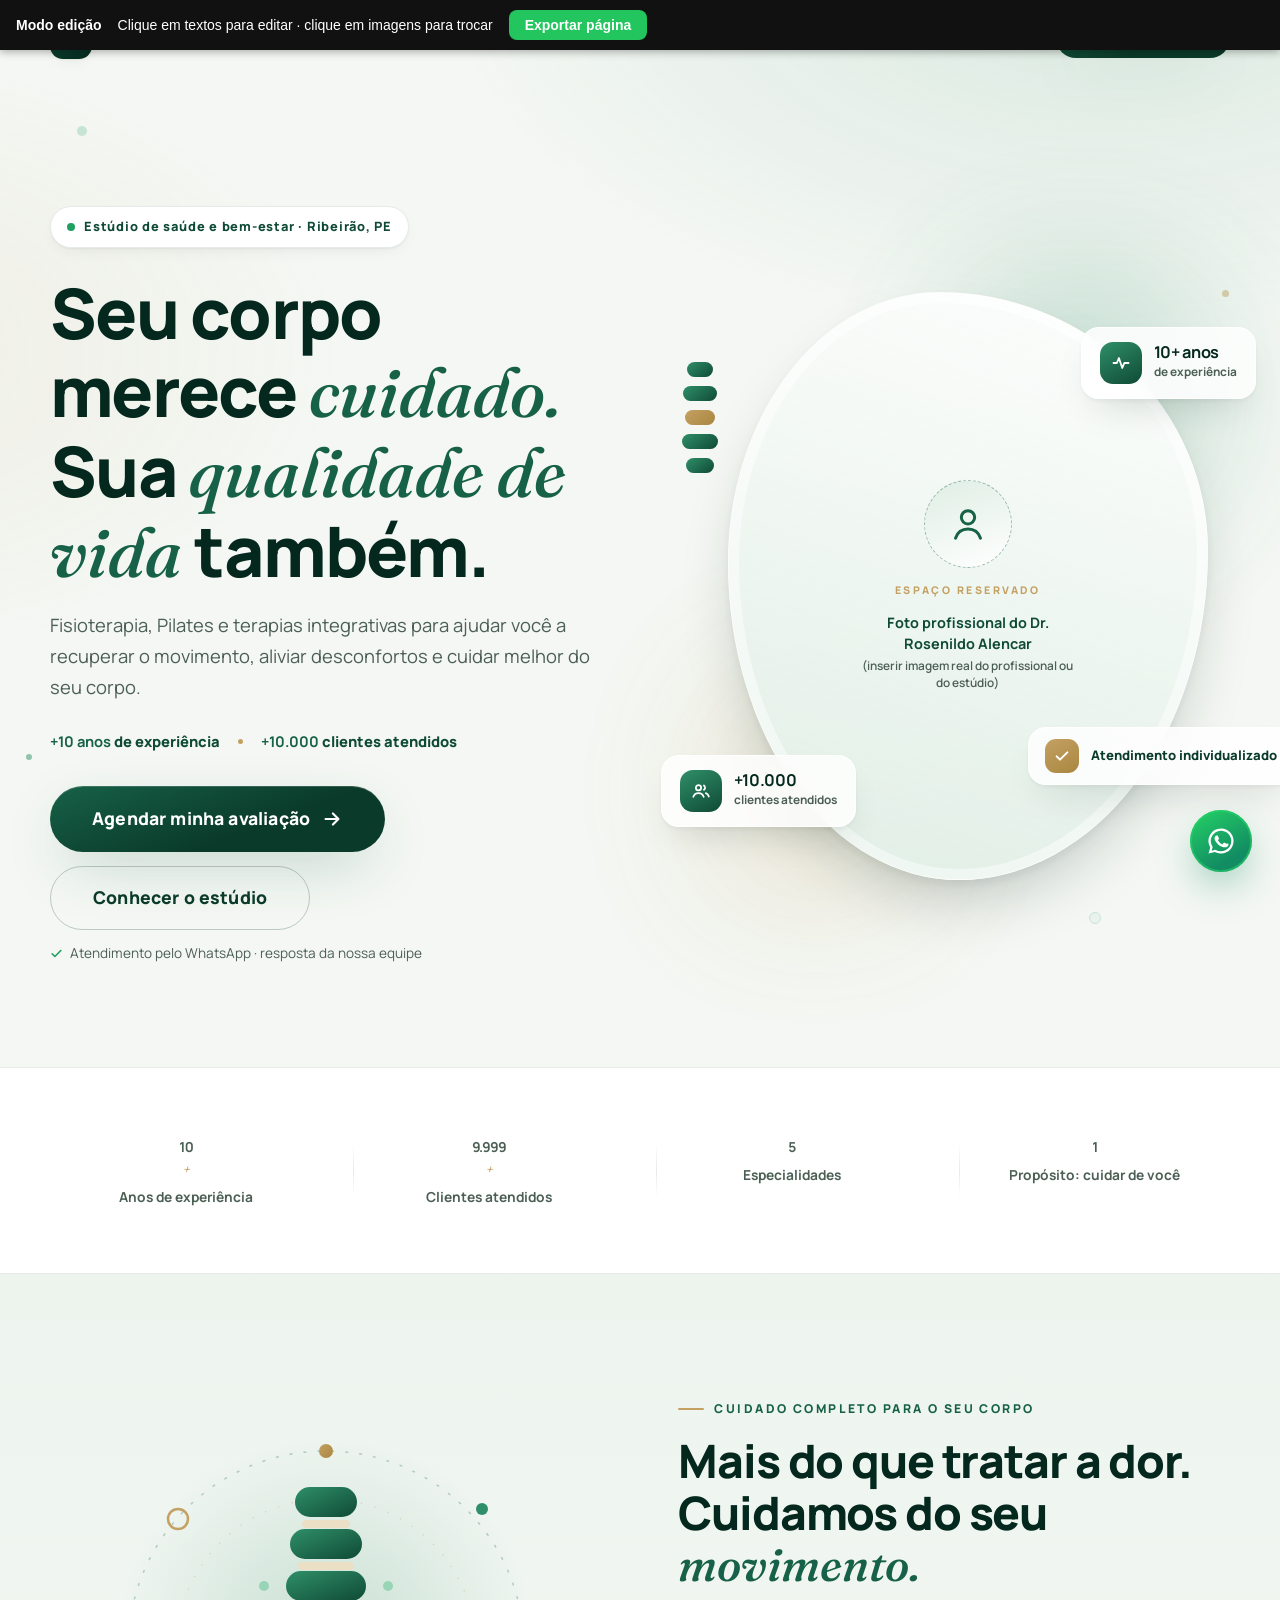
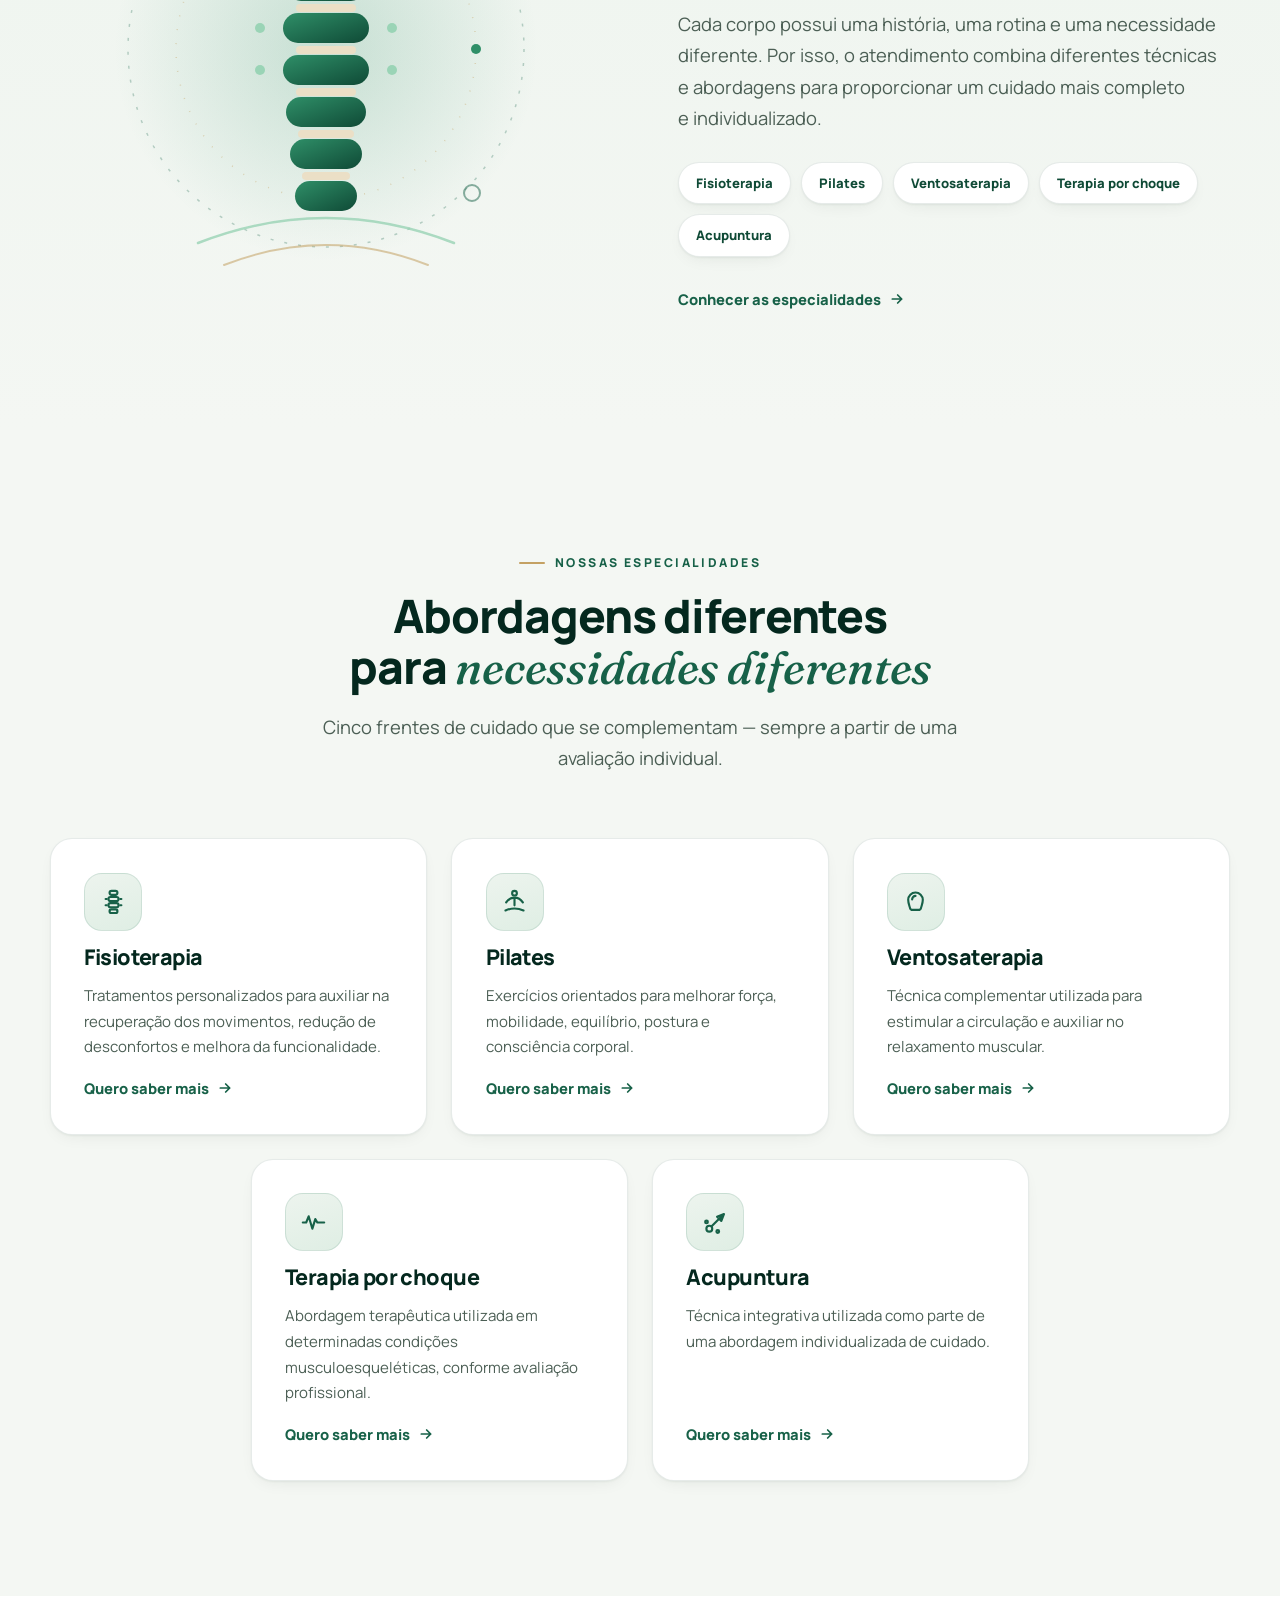
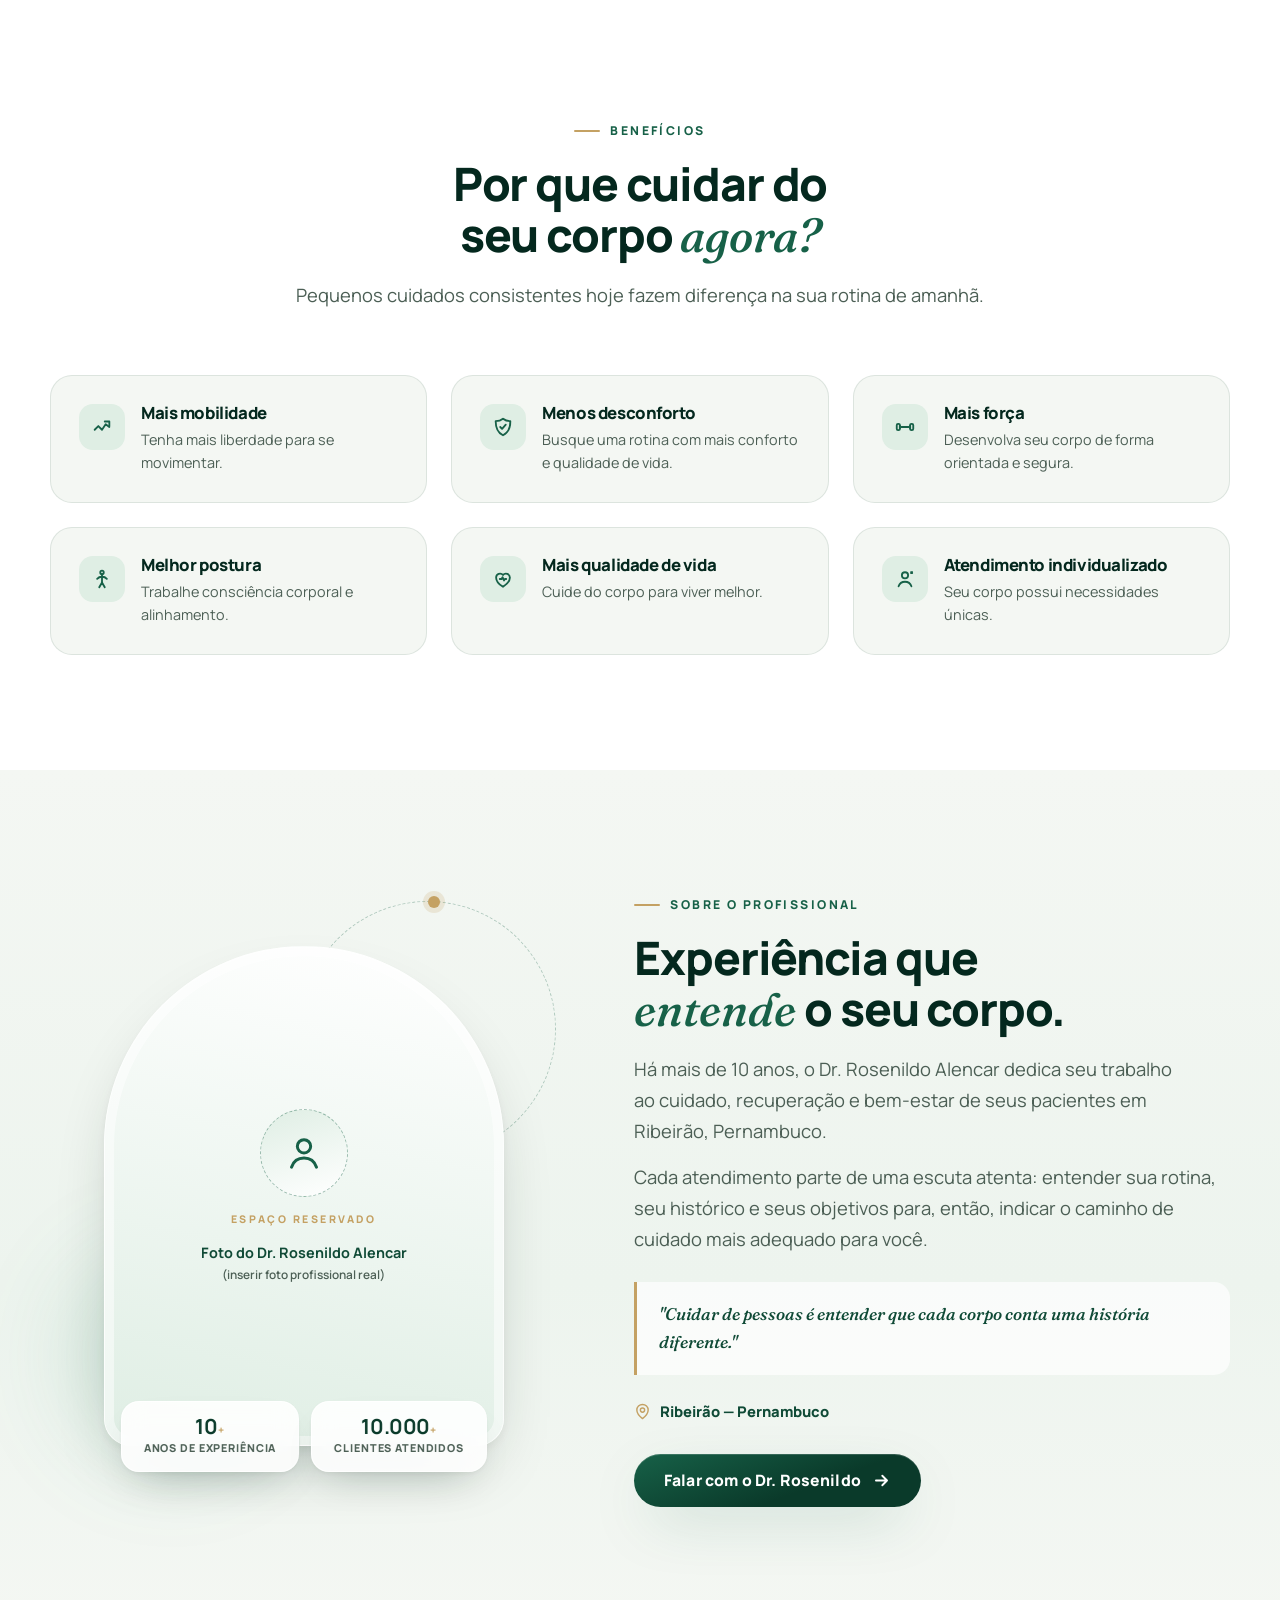
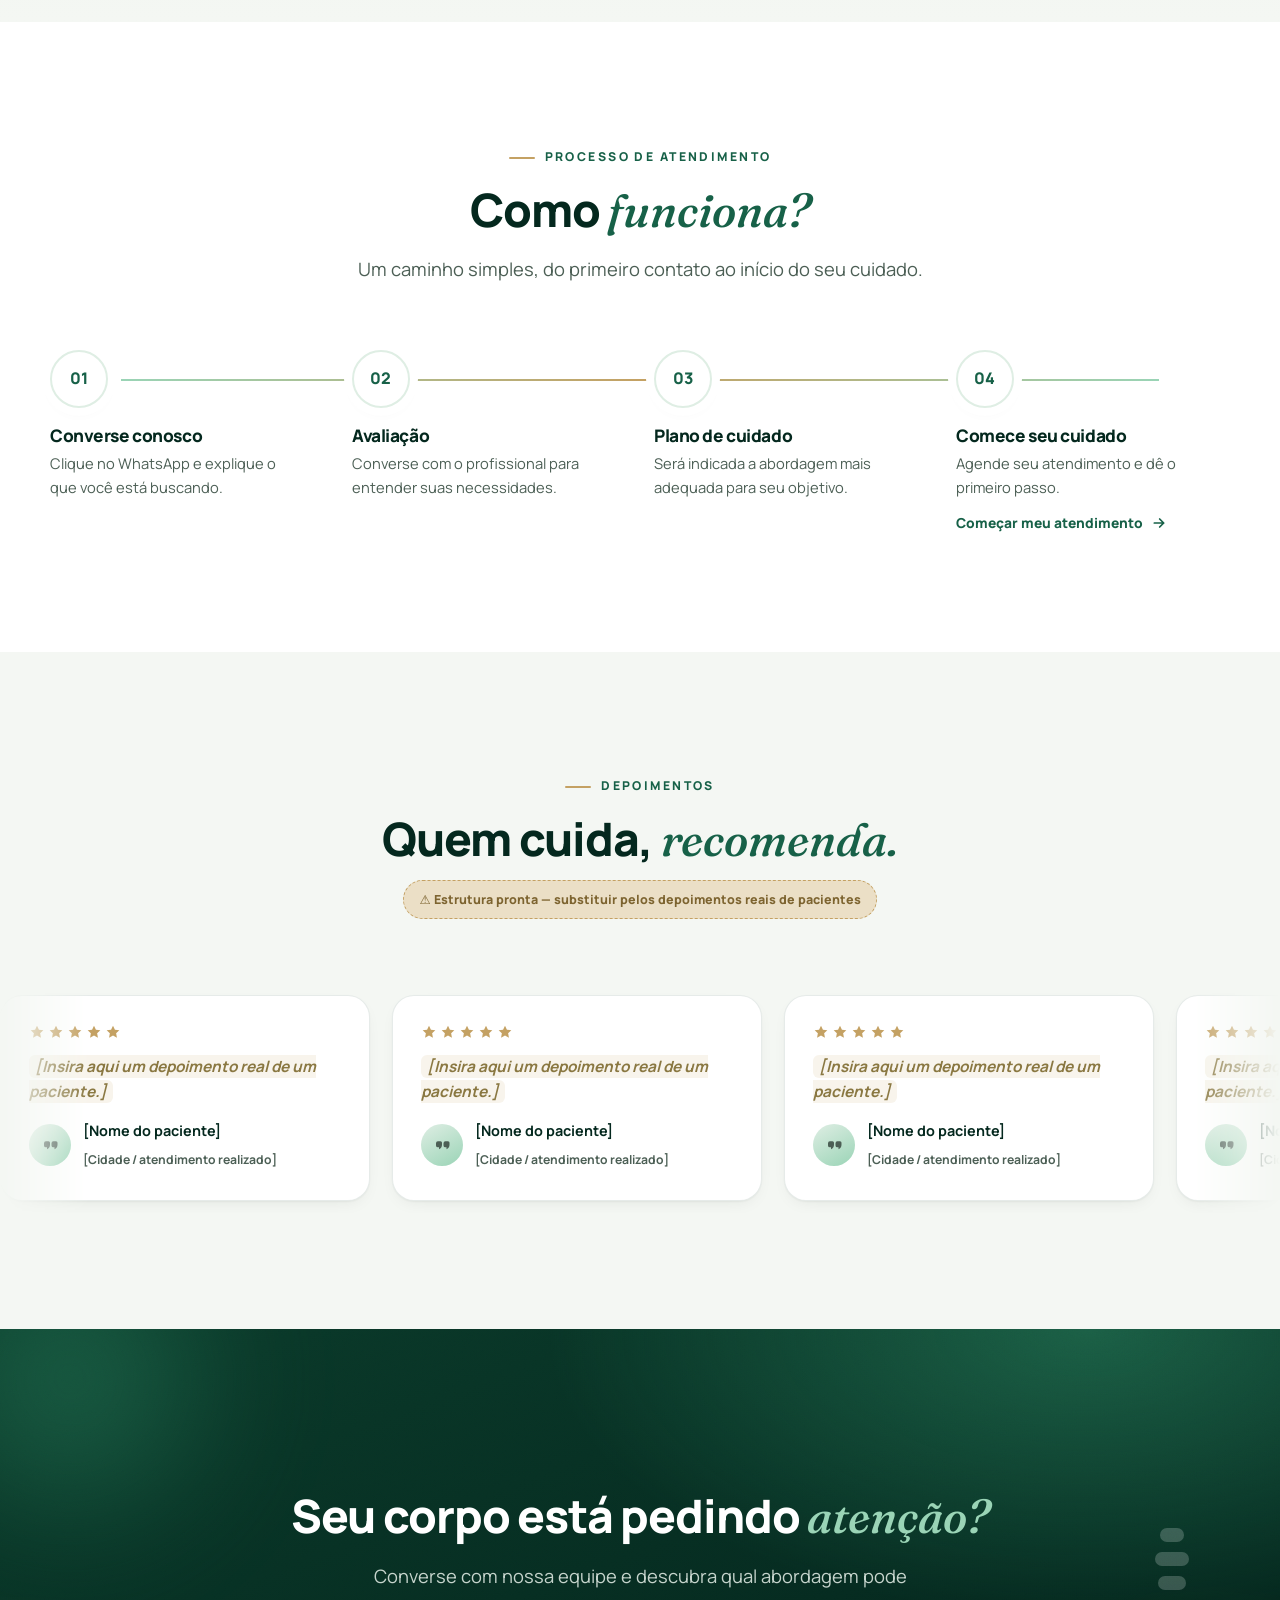
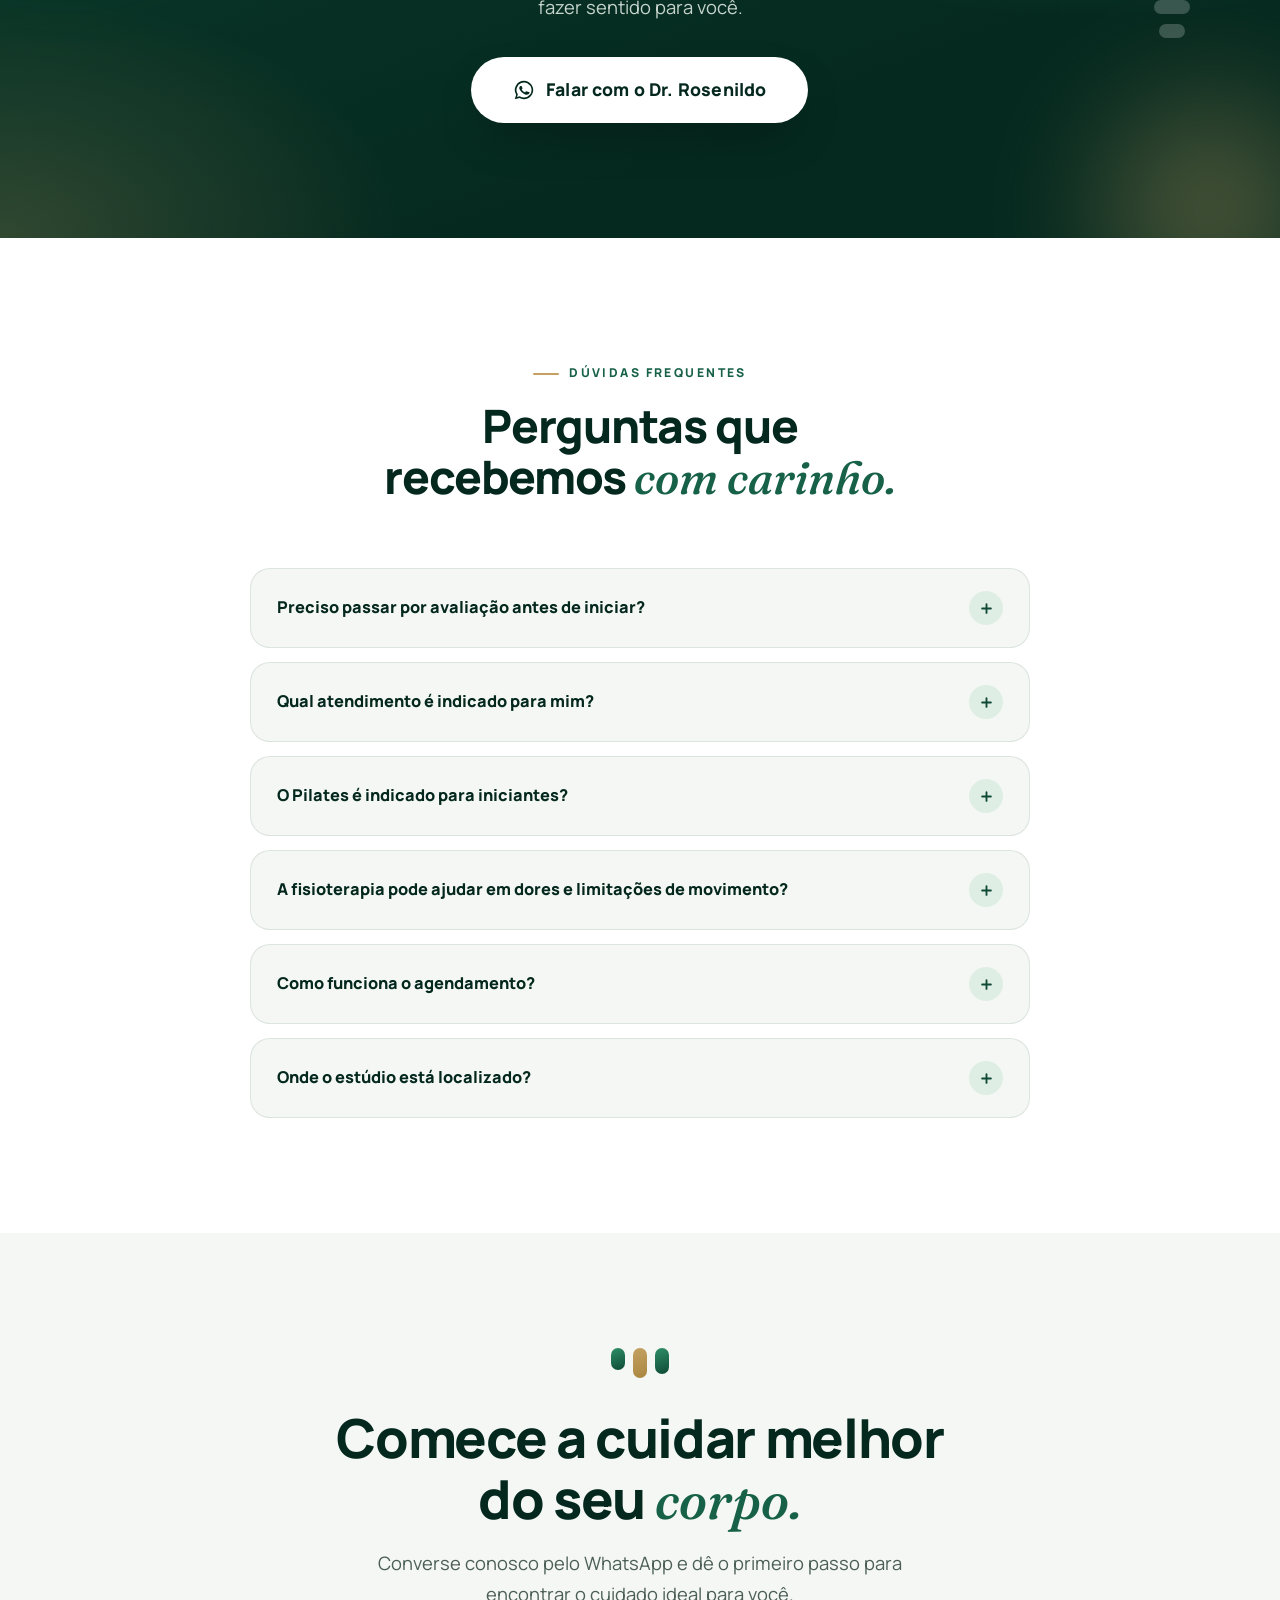
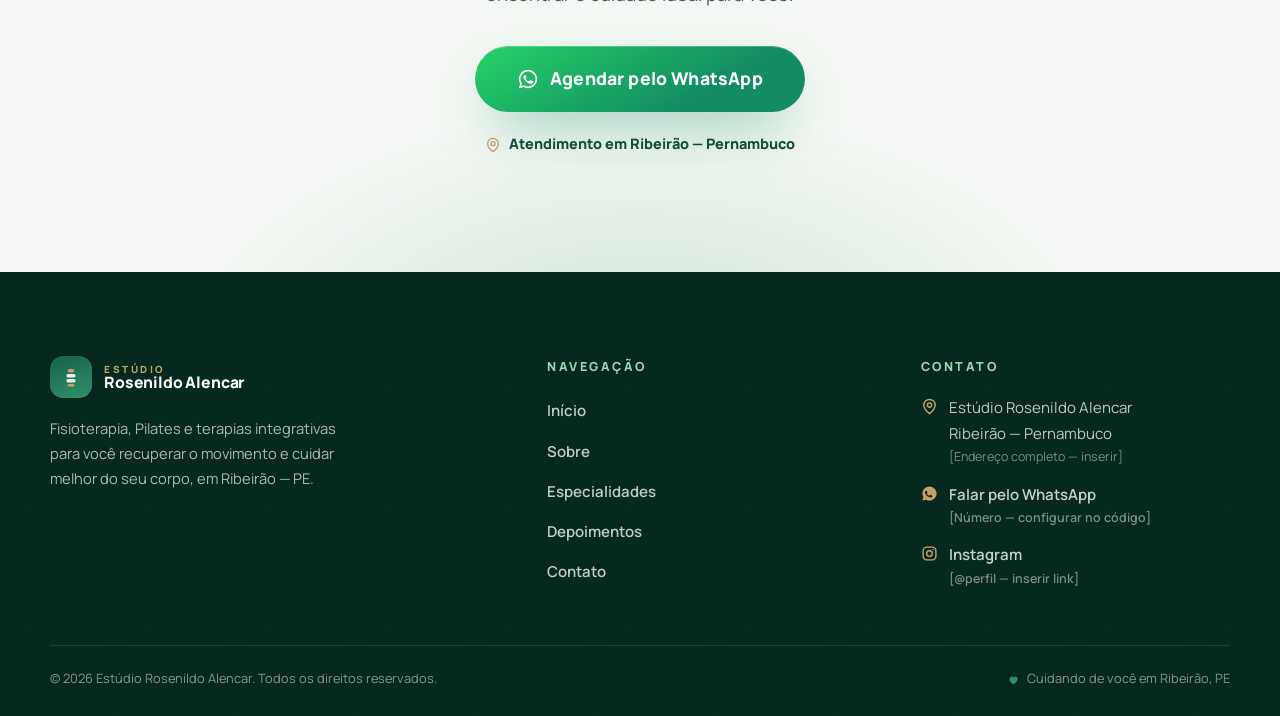
==== commit f2301815: "Add files via upload" ====
--- a/editor.html
+++ b/editor.html
@@ -146,7 +146,8 @@
       </div>
 
       <div class="hero-frame">
-        <!-- [PLACEHOLDER] Substituir este bloco por: <img src="CAMINHO_DA_FOTO" alt="Dr. Rosenildo Alencar no estúdio" style="width:100%;height:100%;object-fit:cover"> -->
+        " <img src="" alt="">
+        <nido2></nido2>
         <div class="photo-placeholder">
           <span class="ph-icon" aria-hidden="true">
             <svg viewBox="0 0 24 24" fill="none" stroke="currentColor" stroke-width="1.8" stroke-linecap="round" stroke-linejoin="round"><circle cx="12" cy="8" r="4"/><path d="M4.5 20.5c1.2-3.6 4-5.5 7.5-5.5s6.3 1.9 7.5 5.5"/></svg>
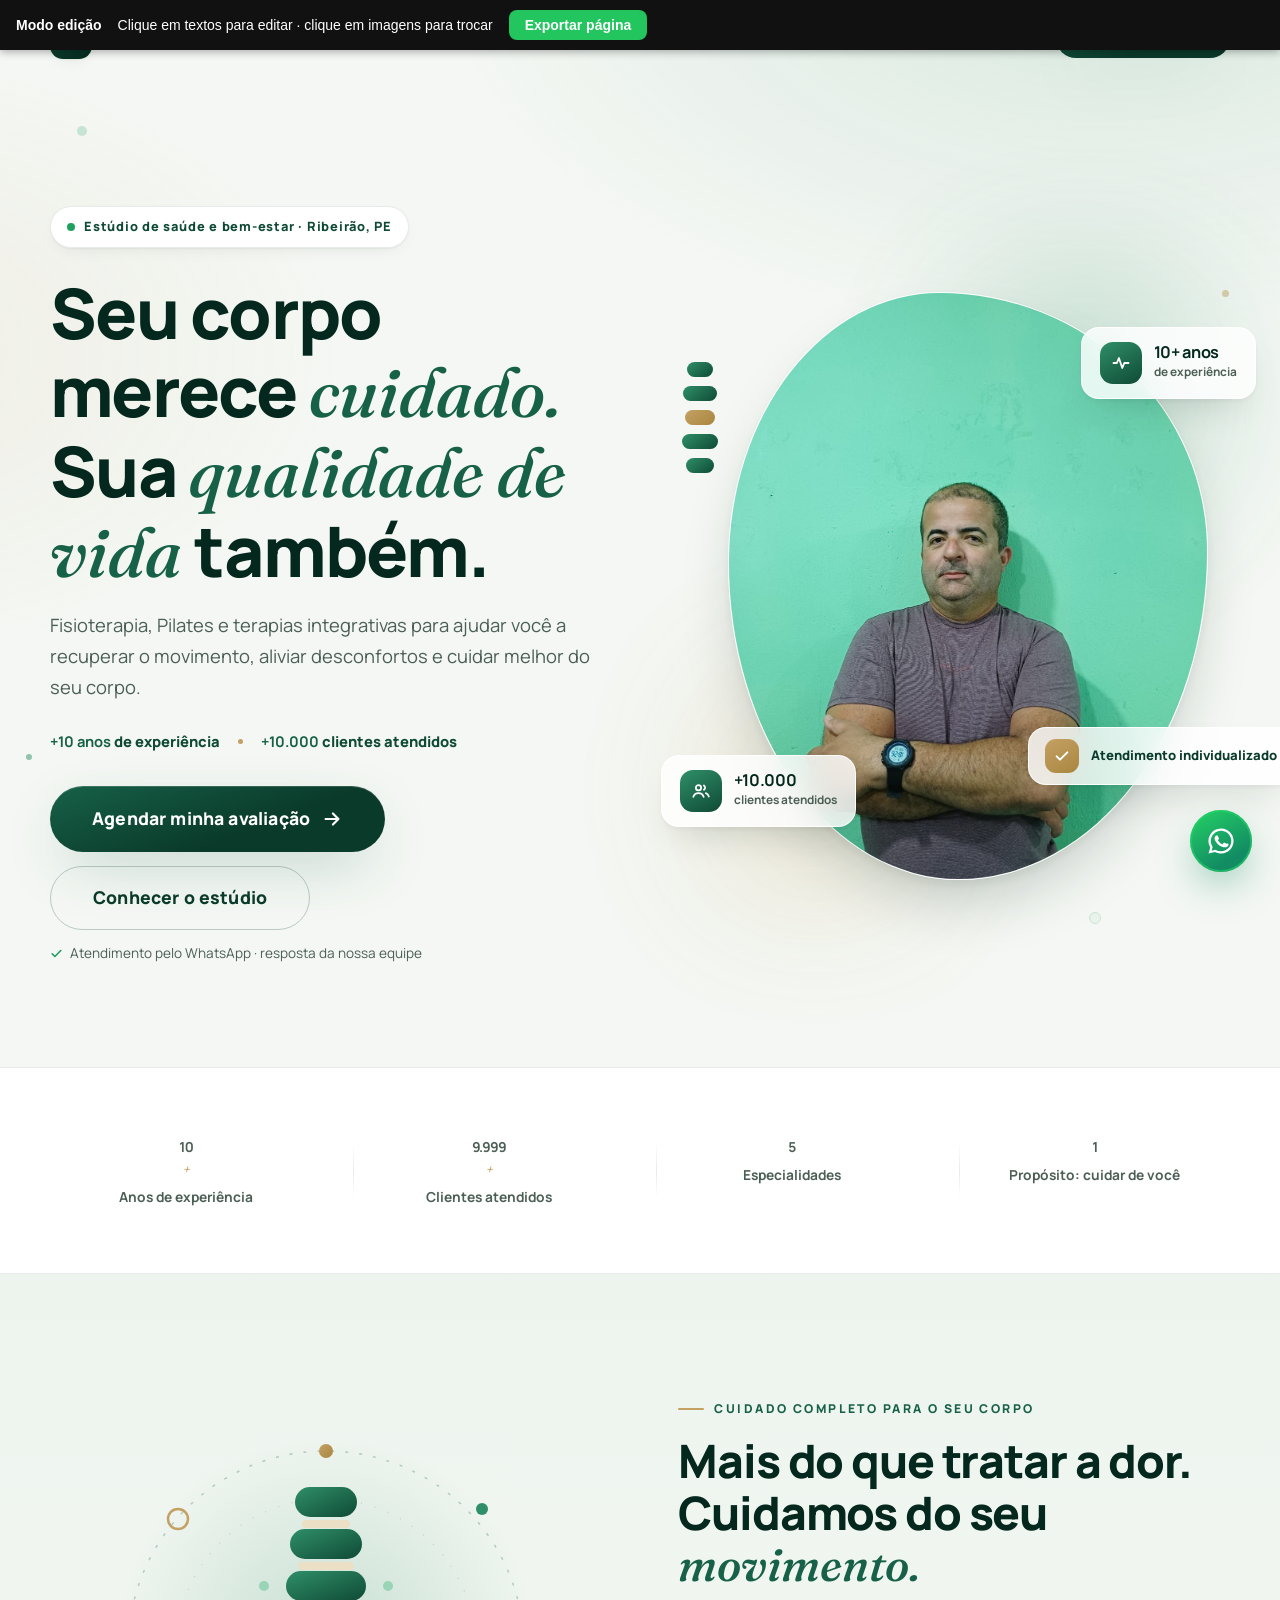
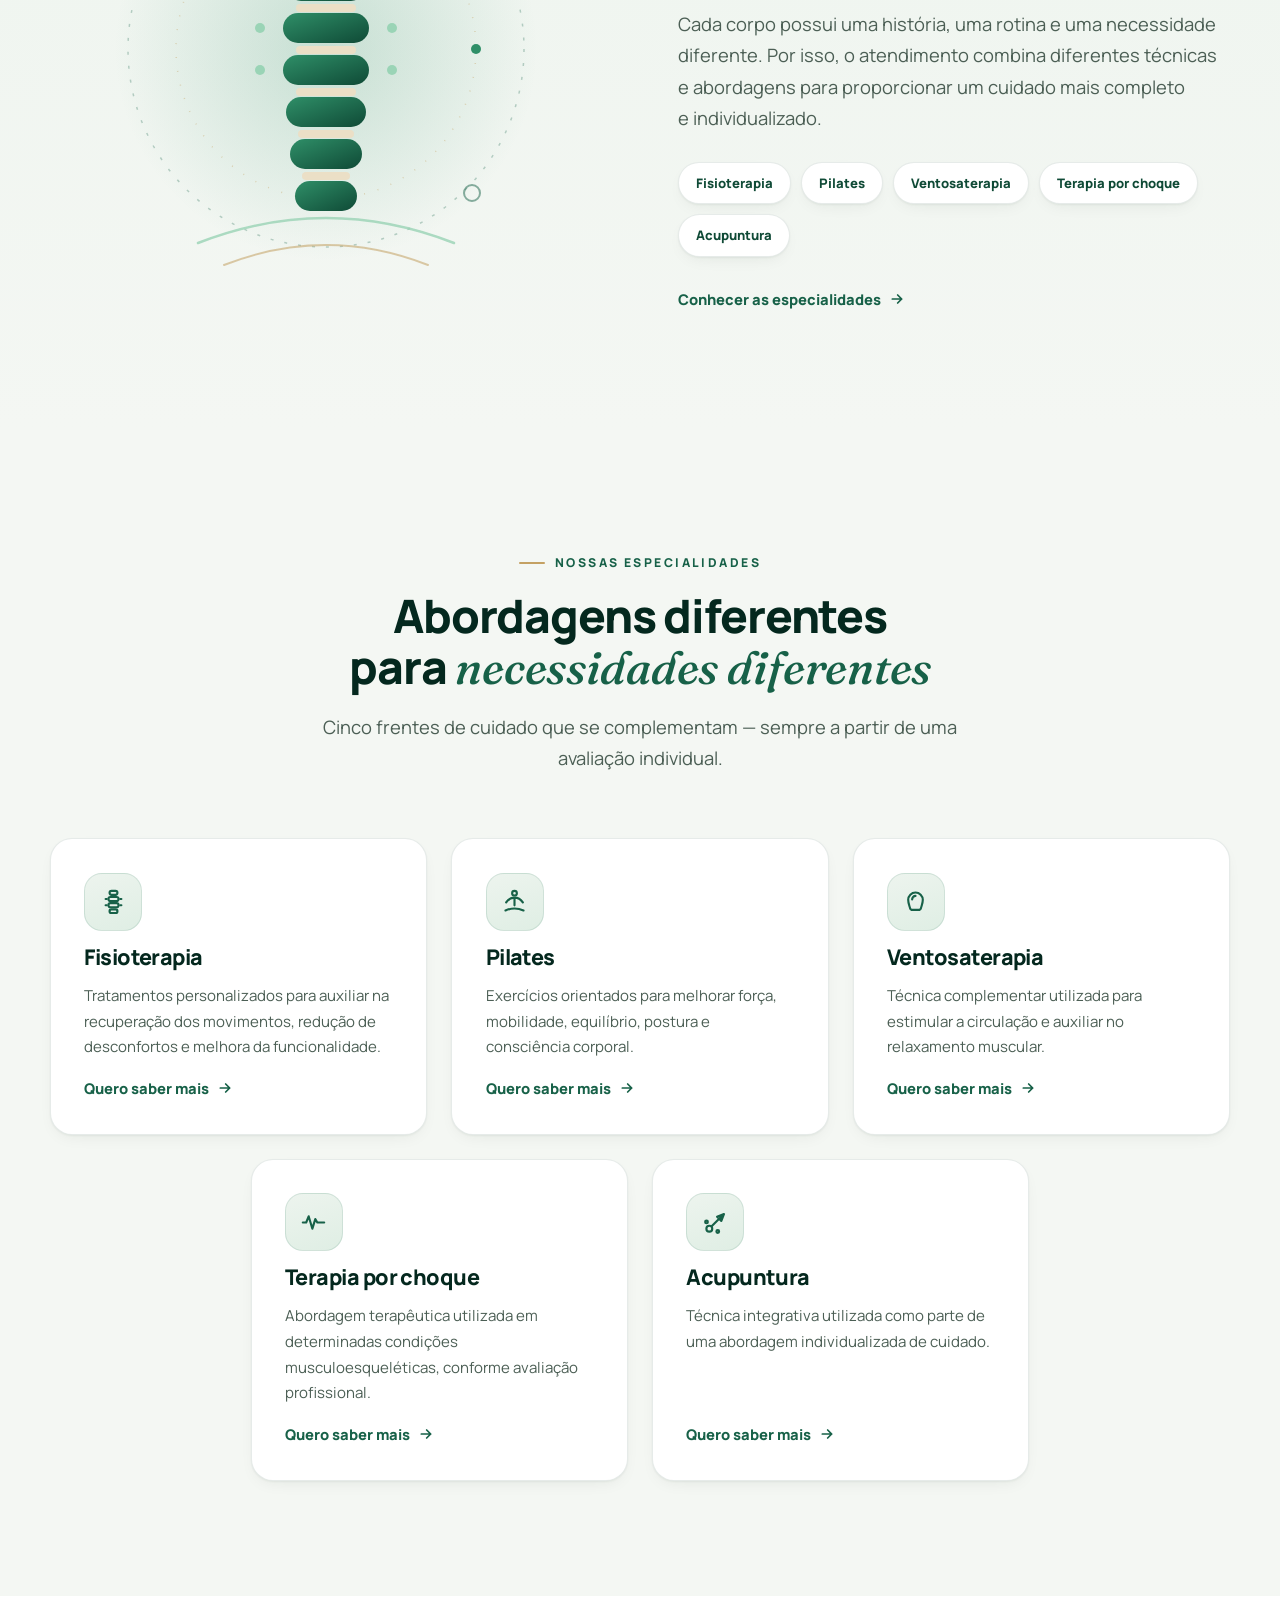
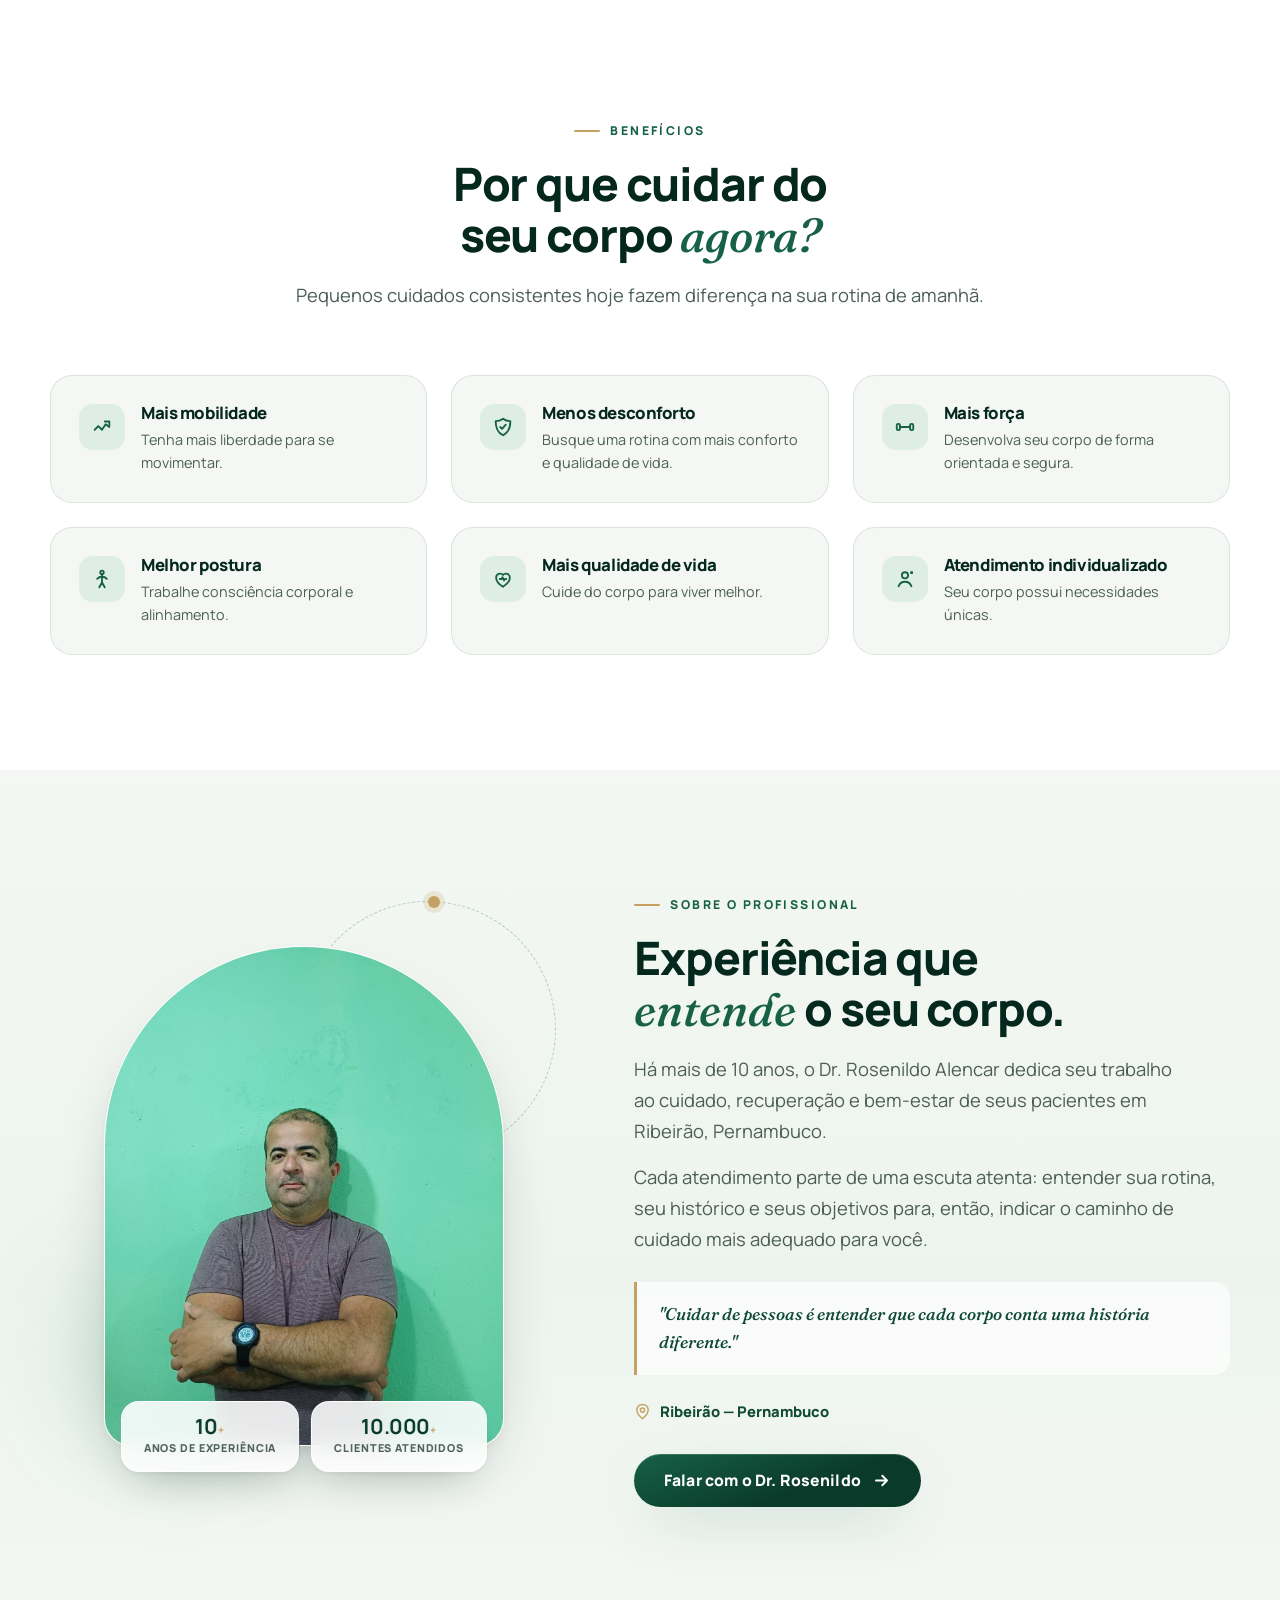
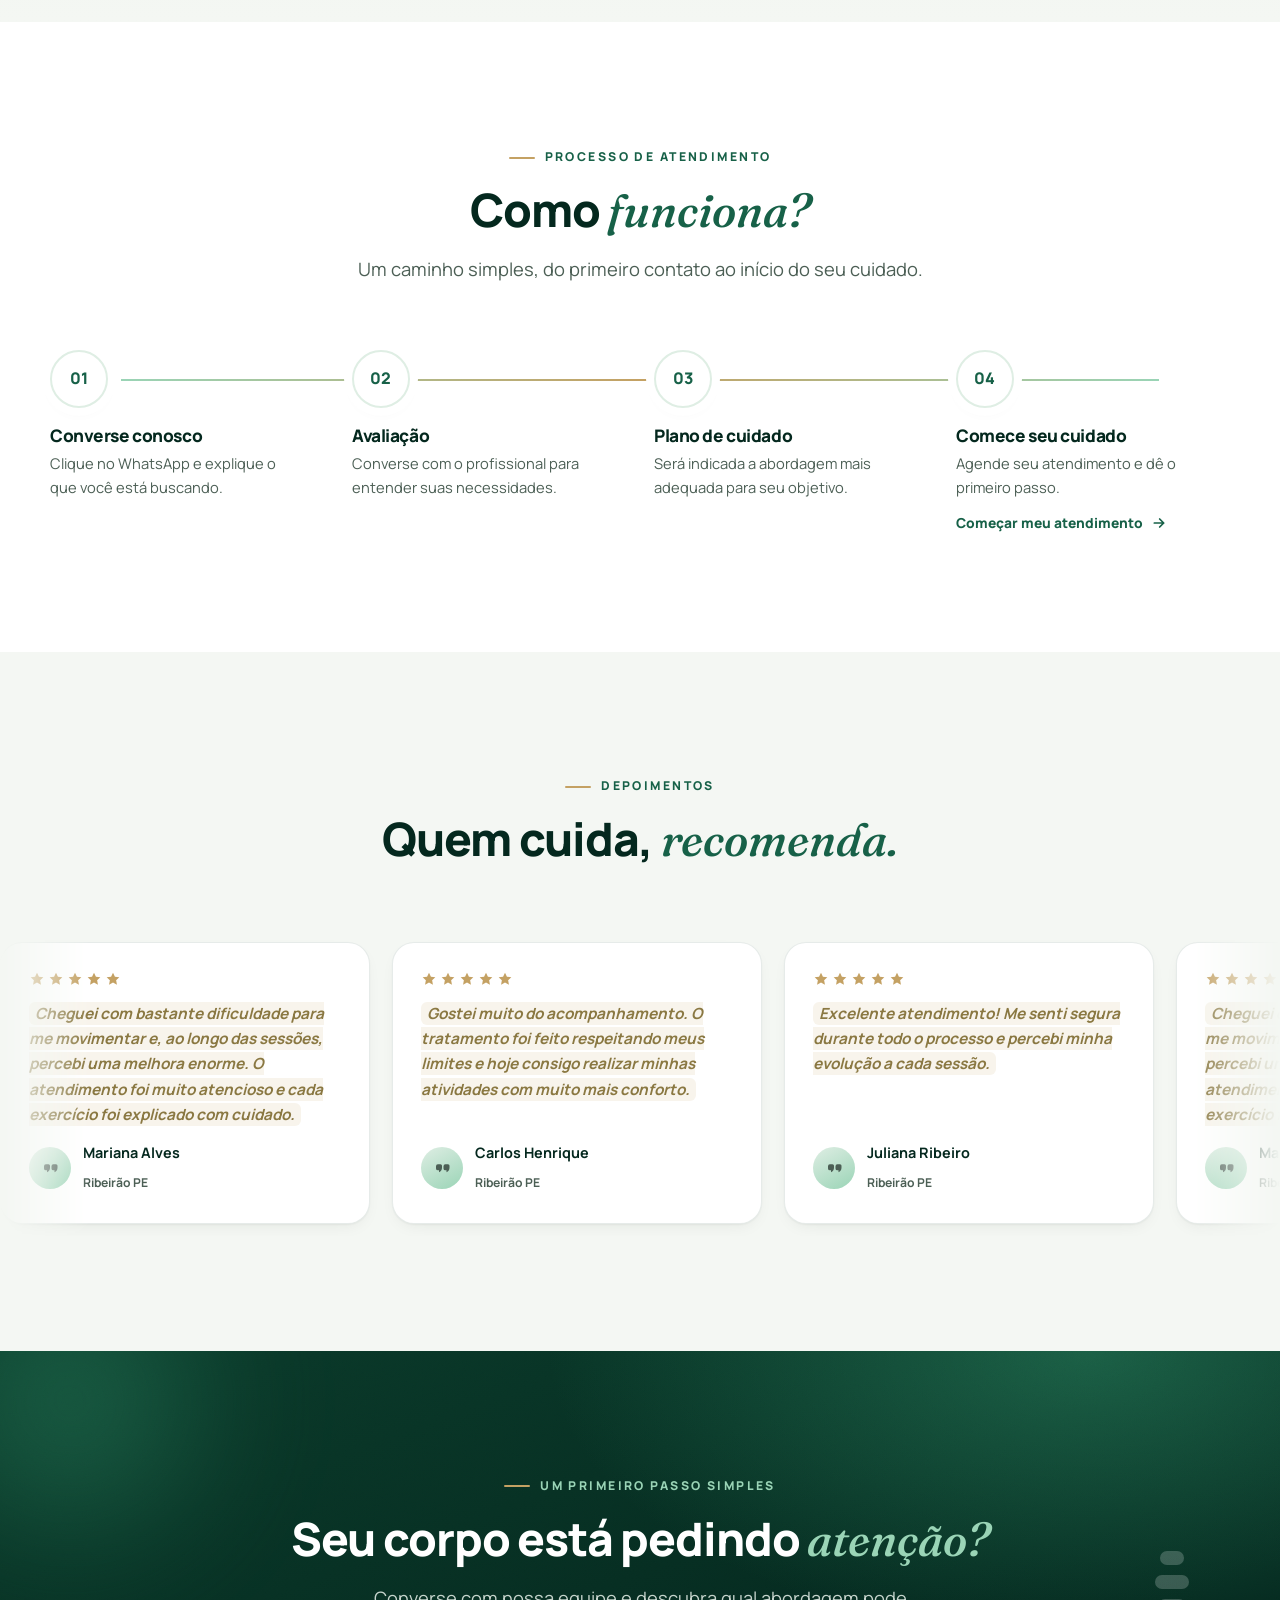
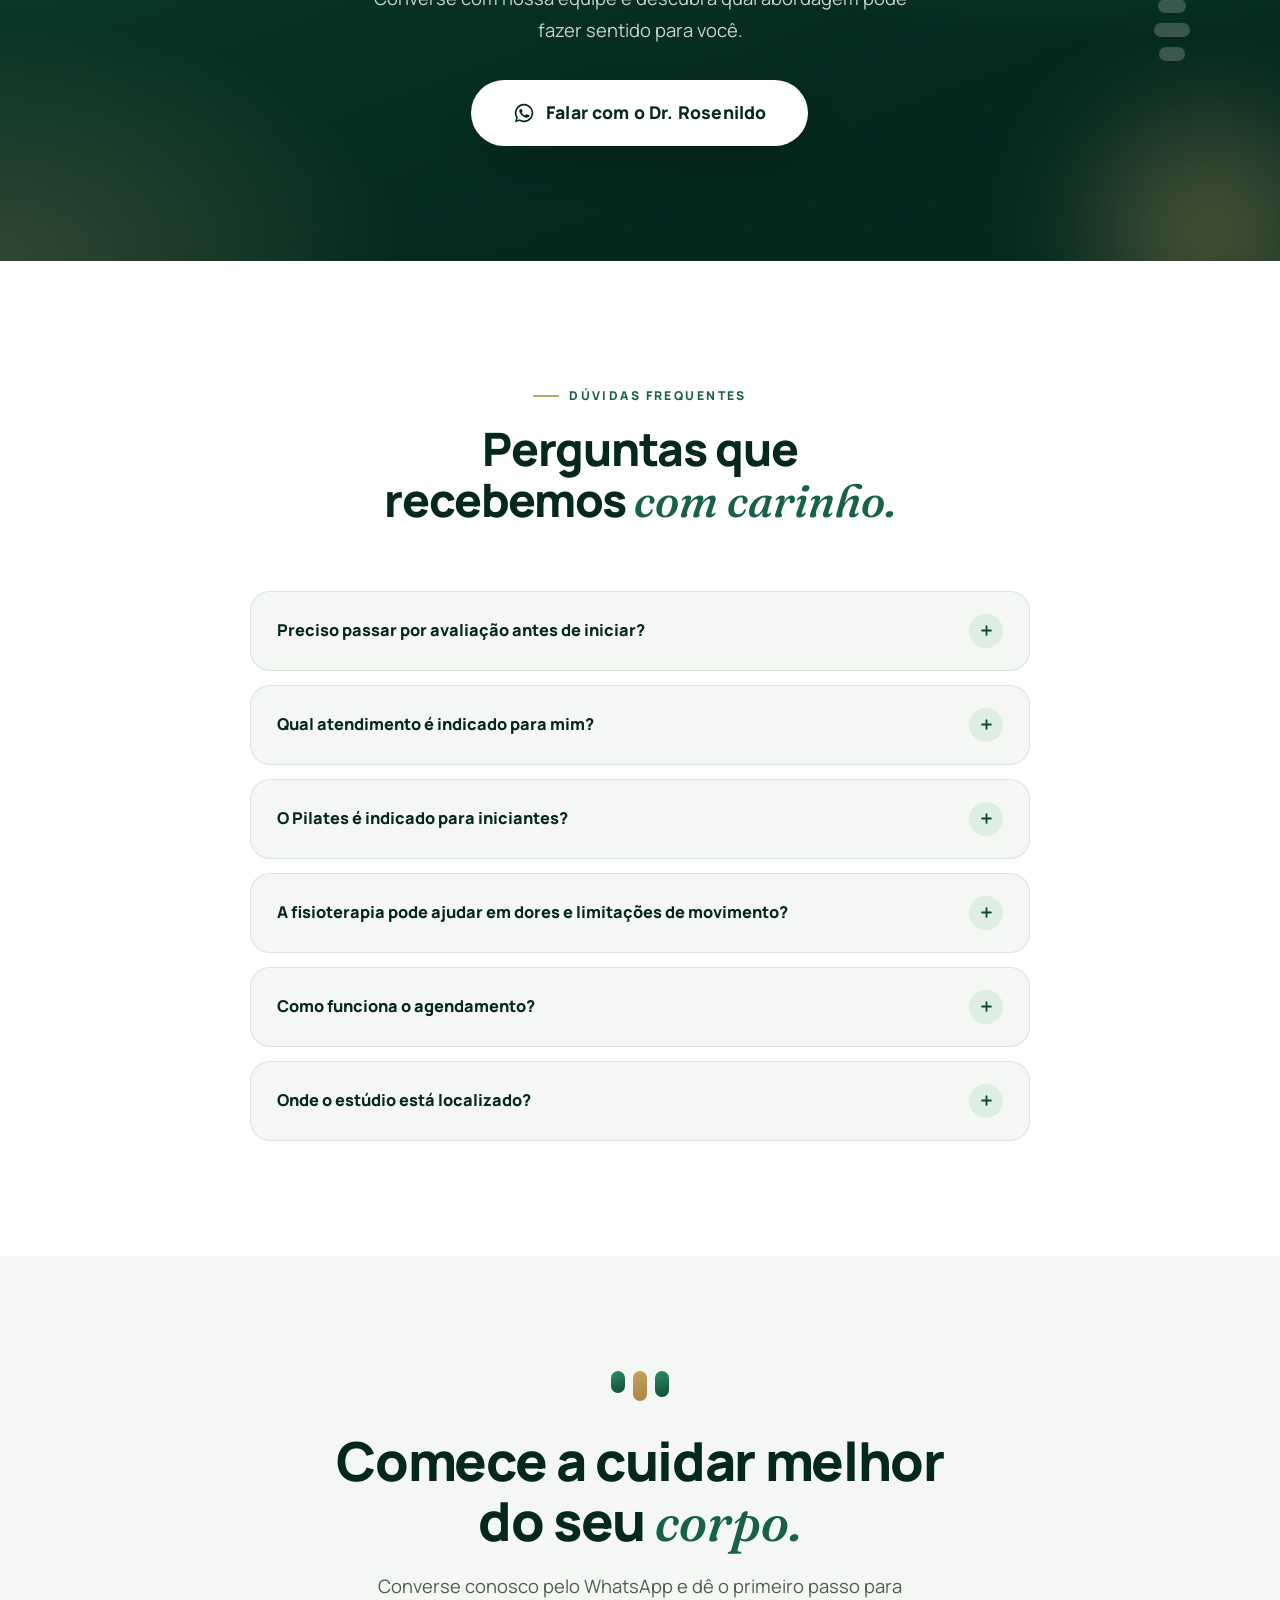
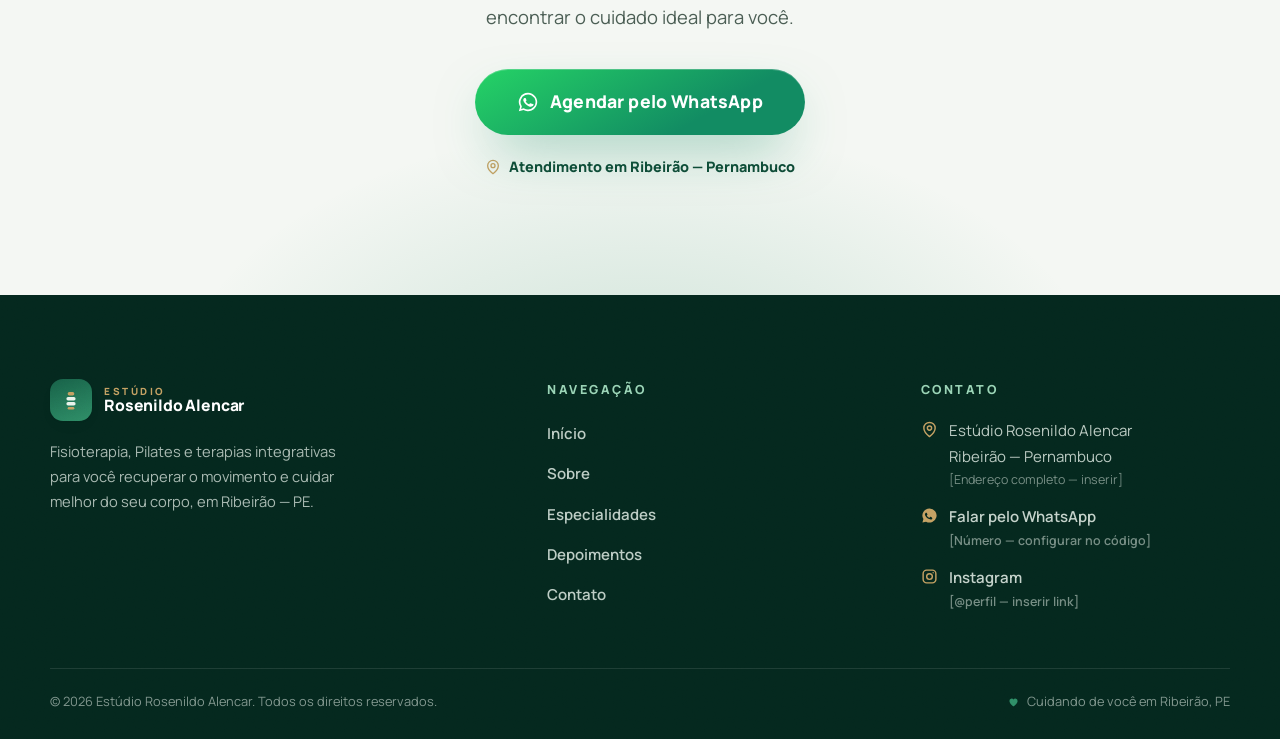
==== commit 6a441b07: "Add files via upload" ====
--- a/editor.html
+++ b/editor.html
@@ -12,8 +12,10 @@
 <meta property="og:locale" content="pt_BR">
 <meta property="og:title" content="Estúdio Rosenildo Alencar | Fisioterapia, Pilates e Terapias em Ribeirão PE">
 <meta property="og:description" content="Fisioterapia, Pilates, ventosaterapia, terapia por choque e acupuntura em Ribeirão, Pernambuco. +10 anos de experiência, +10.000 clientes atendidos.">
-<!-- [PLACEHOLDER] Adicionar og:image com foto real do estúdio quando disponível:
-<meta property="og:image" content="URL_DA_IMAGEM"> -->
+<meta property="og:image" content="img/og-image.jpg">
+  <meta property="og:image:width" content="1200">
+  <meta property="og:image:height" content="630">
+  <!-- Dica: ao publicar, troque o content acima pela URL completa, ex.: https://seudominio.com.br/img/og-image.jpg (previews melhores em WhatsApp/Facebook). -->
 
 <!-- Favicon (monograma verde com colunas — assinatura visual) -->
 <link rel="icon" type="image/svg+xml" href="data:image/svg+xml,%3Csvg xmlns='http://www.w3.org/2000/svg' viewBox='0 0 64 64'%3E%3Crect width='64' height='64' rx='16' fill='%230A3A2A'/%3E%3Crect x='26' y='12' width='12' height='8' rx='4' fill='%23C4A163'/%3E%3Crect x='24' y='24' width='16' height='8' rx='4' fill='%23E9F4EC'/%3E%3Crect x='24' y='36' width='16' height='8' rx='4' fill='%23E9F4EC'/%3E%3Crect x='26' y='48' width='12' height='8' rx='4' fill='%23C4A163'/%3E%3C/svg%3E">
@@ -146,17 +148,7 @@
       </div>
 
       <div class="hero-frame">
-        " <img src="" alt="">
-        <nido2></nido2>
-        <div class="photo-placeholder">
-          <span class="ph-icon" aria-hidden="true">
-            <svg viewBox="0 0 24 24" fill="none" stroke="currentColor" stroke-width="1.8" stroke-linecap="round" stroke-linejoin="round"><circle cx="12" cy="8" r="4"/><path d="M4.5 20.5c1.2-3.6 4-5.5 7.5-5.5s6.3 1.9 7.5 5.5"/></svg>
-          </span>
-          <small>Espaço reservado</small>
-          <p>Foto profissional do Dr. Rosenildo Alencar
-            <em>(inserir imagem real do profissional ou do estúdio)</em>
-          </p>
-        </div>
+        <img src="img/rosenildo-alencar.jpg" alt="Dr. Rosenildo Alencar no estúdio" loading="eager" fetchpriority="high" decoding="async" style="width:100%;height:100%;object-fit:cover;object-position:center 30%">
       </div>
 
       <div class="float-card fc-exp" data-depth="34">
@@ -423,16 +415,7 @@
       <span class="about-blob" aria-hidden="true"></span>
 
       <div class="about-frame">
-        <!-- [PLACEHOLDER] Substituir este bloco por: <img src="CAMINHO_DA_FOTO" alt="Dr. Rosenildo Alencar" style="width:100%;height:100%;object-fit:cover"> -->
-        <div class="photo-placeholder">
-          <span class="ph-icon" aria-hidden="true">
-            <svg viewBox="0 0 24 24" fill="none" stroke="currentColor" stroke-width="1.8" stroke-linecap="round" stroke-linejoin="round"><circle cx="12" cy="8" r="4"/><path d="M4.5 20.5c1.2-3.6 4-5.5 7.5-5.5s6.3 1.9 7.5 5.5"/></svg>
-          </span>
-          <small>Espaço reservado</small>
-          <p>Foto do Dr. Rosenildo Alencar
-            <em>(inserir foto profissional real)</em>
-          </p>
-        </div>
+        <img src="img/rosenildo-alencar.jpg" alt="Dr. Rosenildo Alencar" loading="lazy" decoding="async" style="width:100%;height:100%;object-fit:cover;object-position:center 30%">
       </div>
 
       <div class="about-chips" data-stagger>
@@ -513,7 +496,7 @@
       <span class="eyebrow reveal">Depoimentos</span>
       <h2 class="reveal" style="--d:.08s">Quem cuida, <span class="accent-serif">recomenda.</span></h2>
       <!-- [PLACEHOLDER] Remover o aviso abaixo quando os depoimentos reais forem inseridos -->
-      <span class="t-note reveal" style="--d:.16s">⚠ Estrutura pronta — substituir pelos depoimentos reais de pacientes</span>
+      
     </div>
   </div>
 
@@ -523,10 +506,10 @@
         <div class="t-stars" aria-label="5 estrelas">
           <svg viewBox="0 0 24 24" fill="currentColor"><path d="M12 2.5l2.9 6 6.6.9-4.8 4.6 1.2 6.5L12 17.4 6.1 20.5l1.2-6.5L2.5 9.4l6.6-.9 2.9-6Z"/></svg><svg viewBox="0 0 24 24" fill="currentColor"><path d="M12 2.5l2.9 6 6.6.9-4.8 4.6 1.2 6.5L12 17.4 6.1 20.5l1.2-6.5L2.5 9.4l6.6-.9 2.9-6Z"/></svg><svg viewBox="0 0 24 24" fill="currentColor"><path d="M12 2.5l2.9 6 6.6.9-4.8 4.6 1.2 6.5L12 17.4 6.1 20.5l1.2-6.5L2.5 9.4l6.6-.9 2.9-6Z"/></svg><svg viewBox="0 0 24 24" fill="currentColor"><path d="M12 2.5l2.9 6 6.6.9-4.8 4.6 1.2 6.5L12 17.4 6.1 20.5l1.2-6.5L2.5 9.4l6.6-.9 2.9-6Z"/></svg><svg viewBox="0 0 24 24" fill="currentColor"><path d="M12 2.5l2.9 6 6.6.9-4.8 4.6 1.2 6.5L12 17.4 6.1 20.5l1.2-6.5L2.5 9.4l6.6-.9 2.9-6Z"/></svg>
         </div>
-        <blockquote><span class="t-ph">[Insira aqui um depoimento real de um paciente.]</span></blockquote>
+        <blockquote><span class="t-ph">Cheguei com bastante dificuldade para me movimentar e, ao longo das sessões, percebi uma melhora enorme. O atendimento foi muito atencioso e cada exercício foi explicado com cuidado. </span></blockquote>
         <div class="t-who">
           <span class="t-avatar" aria-hidden="true"><svg viewBox="0 0 24 24" fill="currentColor"><path d="M10 7H6.5A2.5 2.5 0 0 0 4 9.5v3A2.5 2.5 0 0 0 6.5 15H8v2.5c2.6-1 4-3 4-6V9a2 2 0 0 0-2-2Zm10 0h-3.5A2.5 2.5 0 0 0 14 9.5v3a2.5 2.5 0 0 0 2.5 2.5H18v2.5c2.6-1 4-3 4-6V9a2 2 0 0 0-2-2Z"/></svg></span>
-          <div><b>[Nome do paciente]</b><span>[Cidade / atendimento realizado]</span></div>
+          <div><b>Mariana Alves</b><span>Ribeirão PE</span></div>
         </div>
       </article>
 
@@ -534,10 +517,10 @@
         <div class="t-stars" aria-label="5 estrelas">
           <svg viewBox="0 0 24 24" fill="currentColor"><path d="M12 2.5l2.9 6 6.6.9-4.8 4.6 1.2 6.5L12 17.4 6.1 20.5l1.2-6.5L2.5 9.4l6.6-.9 2.9-6Z"/></svg><svg viewBox="0 0 24 24" fill="currentColor"><path d="M12 2.5l2.9 6 6.6.9-4.8 4.6 1.2 6.5L12 17.4 6.1 20.5l1.2-6.5L2.5 9.4l6.6-.9 2.9-6Z"/></svg><svg viewBox="0 0 24 24" fill="currentColor"><path d="M12 2.5l2.9 6 6.6.9-4.8 4.6 1.2 6.5L12 17.4 6.1 20.5l1.2-6.5L2.5 9.4l6.6-.9 2.9-6Z"/></svg><svg viewBox="0 0 24 24" fill="currentColor"><path d="M12 2.5l2.9 6 6.6.9-4.8 4.6 1.2 6.5L12 17.4 6.1 20.5l1.2-6.5L2.5 9.4l6.6-.9 2.9-6Z"/></svg><svg viewBox="0 0 24 24" fill="currentColor"><path d="M12 2.5l2.9 6 6.6.9-4.8 4.6 1.2 6.5L12 17.4 6.1 20.5l1.2-6.5L2.5 9.4l6.6-.9 2.9-6Z"/></svg>
         </div>
-        <blockquote><span class="t-ph">[Insira aqui um depoimento real de um paciente.]</span></blockquote>
+        <blockquote><span class="t-ph">Gostei muito do acompanhamento. O tratamento foi feito respeitando meus limites e hoje consigo realizar minhas atividades com muito mais conforto.</span></blockquote>
         <div class="t-who">
           <span class="t-avatar" aria-hidden="true"><svg viewBox="0 0 24 24" fill="currentColor"><path d="M10 7H6.5A2.5 2.5 0 0 0 4 9.5v3A2.5 2.5 0 0 0 6.5 15H8v2.5c2.6-1 4-3 4-6V9a2 2 0 0 0-2-2Zm10 0h-3.5A2.5 2.5 0 0 0 14 9.5v3a2.5 2.5 0 0 0 2.5 2.5H18v2.5c2.6-1 4-3 4-6V9a2 2 0 0 0-2-2Z"/></svg></span>
-          <div><b>[Nome do paciente]</b><span>[Cidade / atendimento realizado]</span></div>
+          <div><b>Carlos Henrique</b><span>Ribeirão PE</span></div>
         </div>
       </article>
 
@@ -545,10 +528,10 @@
         <div class="t-stars" aria-label="5 estrelas">
           <svg viewBox="0 0 24 24" fill="currentColor"><path d="M12 2.5l2.9 6 6.6.9-4.8 4.6 1.2 6.5L12 17.4 6.1 20.5l1.2-6.5L2.5 9.4l6.6-.9 2.9-6Z"/></svg><svg viewBox="0 0 24 24" fill="currentColor"><path d="M12 2.5l2.9 6 6.6.9-4.8 4.6 1.2 6.5L12 17.4 6.1 20.5l1.2-6.5L2.5 9.4l6.6-.9 2.9-6Z"/></svg><svg viewBox="0 0 24 24" fill="currentColor"><path d="M12 2.5l2.9 6 6.6.9-4.8 4.6 1.2 6.5L12 17.4 6.1 20.5l1.2-6.5L2.5 9.4l6.6-.9 2.9-6Z"/></svg><svg viewBox="0 0 24 24" fill="currentColor"><path d="M12 2.5l2.9 6 6.6.9-4.8 4.6 1.2 6.5L12 17.4 6.1 20.5l1.2-6.5L2.5 9.4l6.6-.9 2.9-6Z"/></svg><svg viewBox="0 0 24 24" fill="currentColor"><path d="M12 2.5l2.9 6 6.6.9-4.8 4.6 1.2 6.5L12 17.4 6.1 20.5l1.2-6.5L2.5 9.4l6.6-.9 2.9-6Z"/></svg>
         </div>
-        <blockquote><span class="t-ph">[Insira aqui um depoimento real de um paciente.]</span></blockquote>
+        <blockquote><span class="t-ph">Excelente atendimento! Me senti segura durante todo o processo e percebi minha evolução a cada sessão.</span></blockquote>
         <div class="t-who">
           <span class="t-avatar" aria-hidden="true"><svg viewBox="0 0 24 24" fill="currentColor"><path d="M10 7H6.5A2.5 2.5 0 0 0 4 9.5v3A2.5 2.5 0 0 0 6.5 15H8v2.5c2.6-1 4-3 4-6V9a2 2 0 0 0-2-2Zm10 0h-3.5A2.5 2.5 0 0 0 14 9.5v3a2.5 2.5 0 0 0 2.5 2.5H18v2.5c2.6-1 4-3 4-6V9a2 2 0 0 0-2-2Z"/></svg></span>
-          <div><b>[Nome do paciente]</b><span>[Cidade / atendimento realizado]</span></div>
+          <div><b>Juliana Ribeiro</b><span>Ribeirão PE</span></div>
         </div>
       </article>
     </div>
